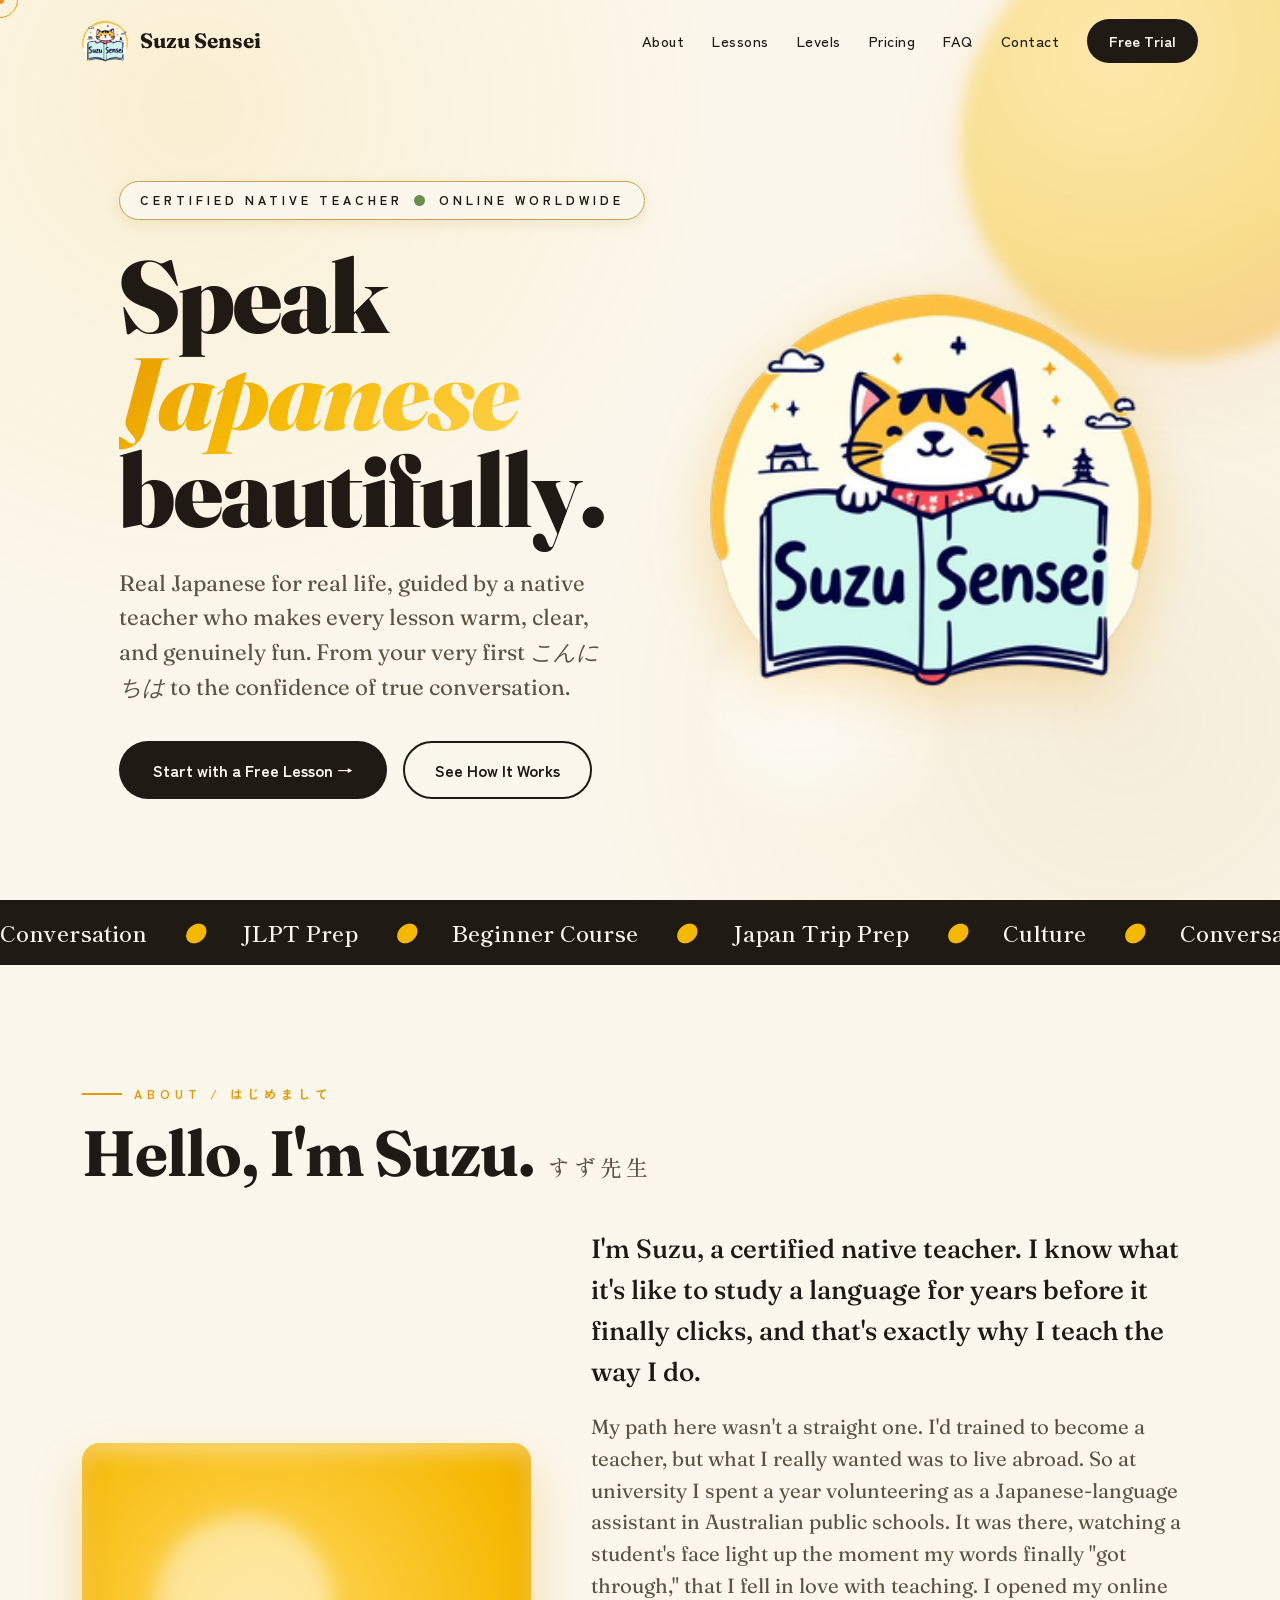
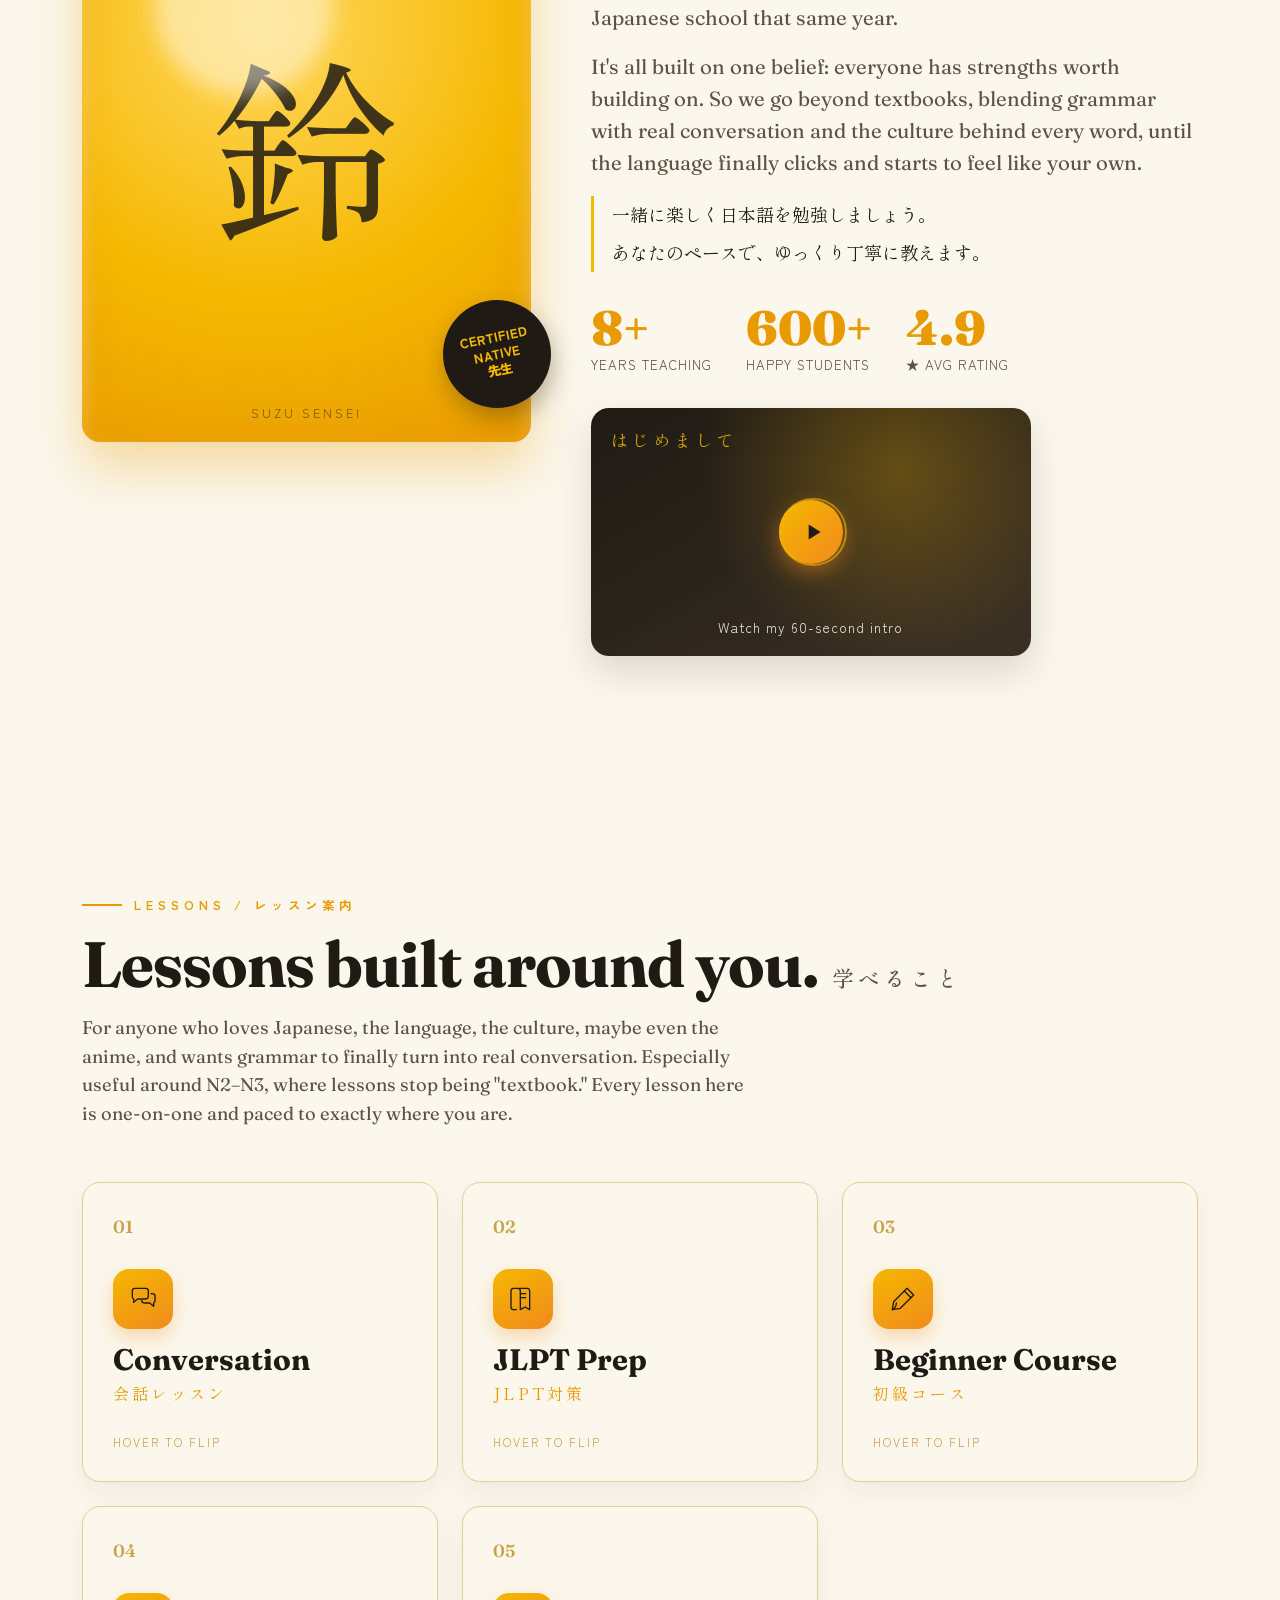
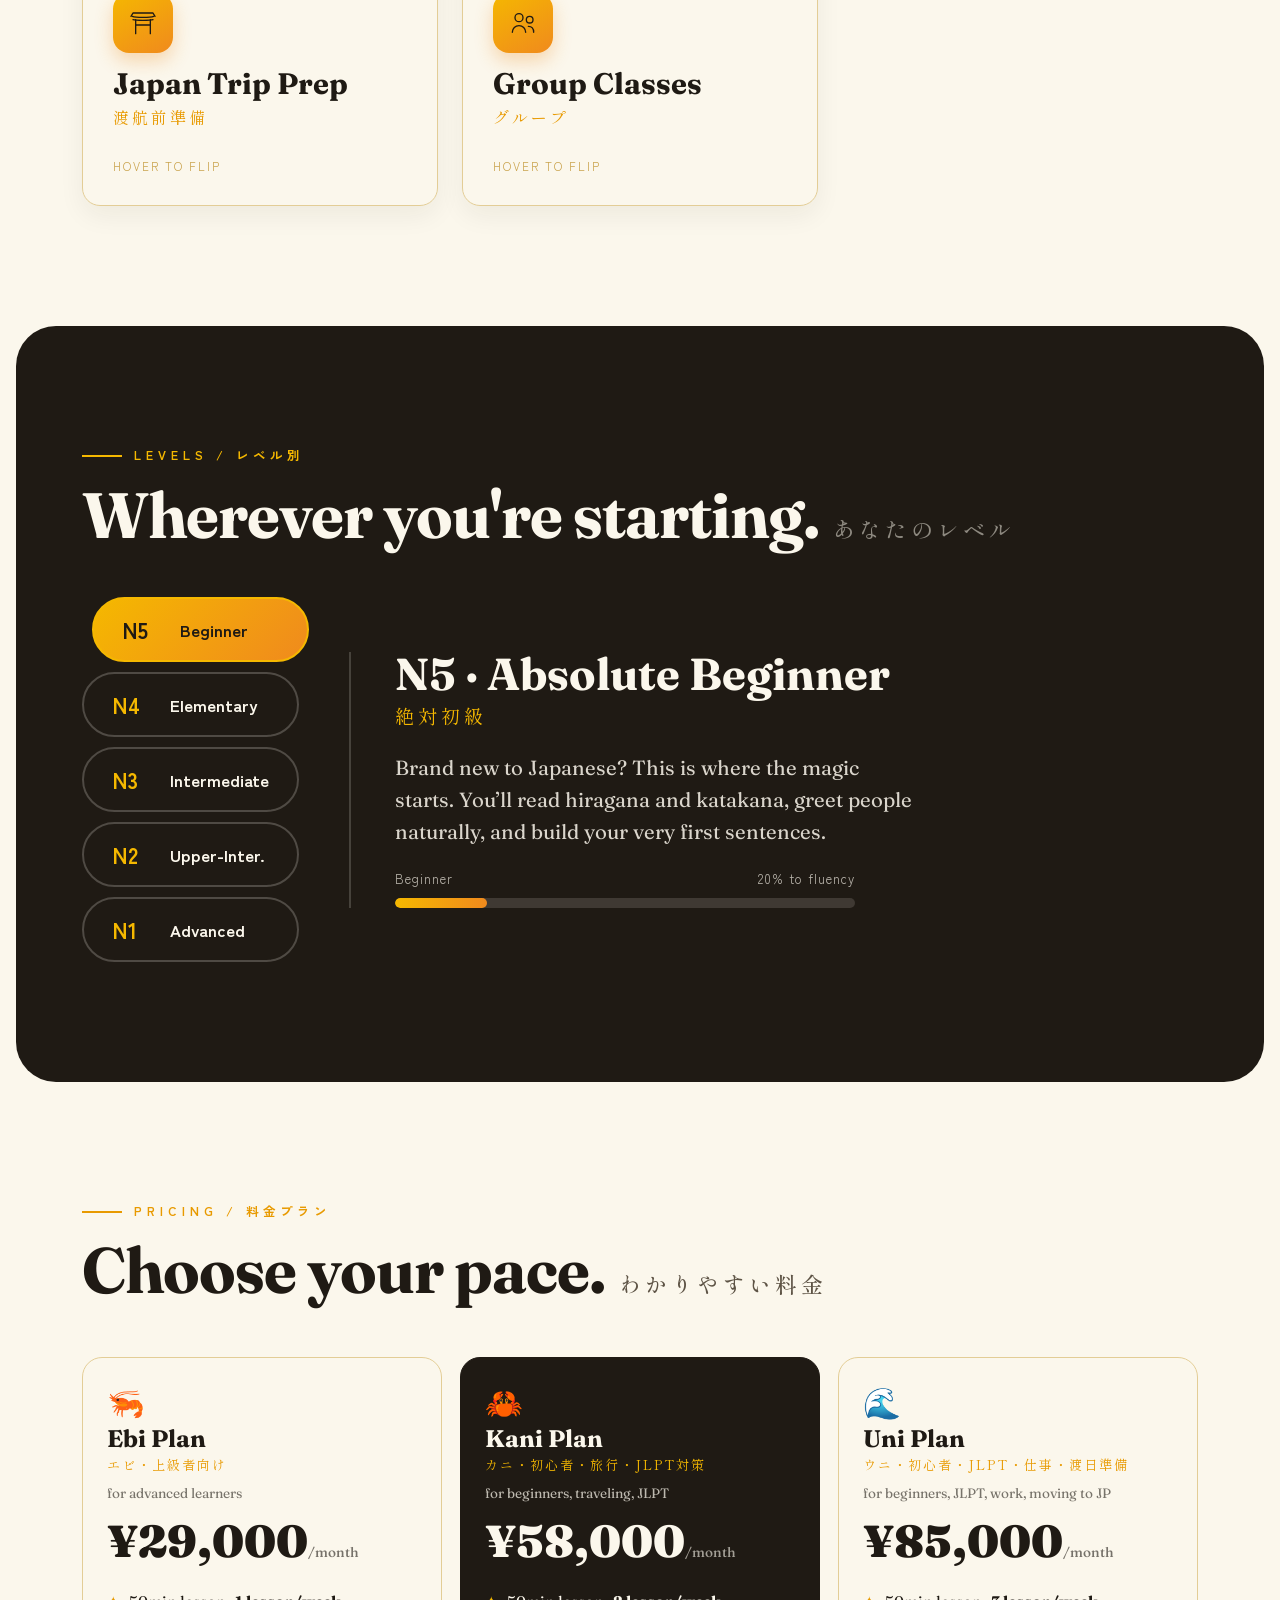
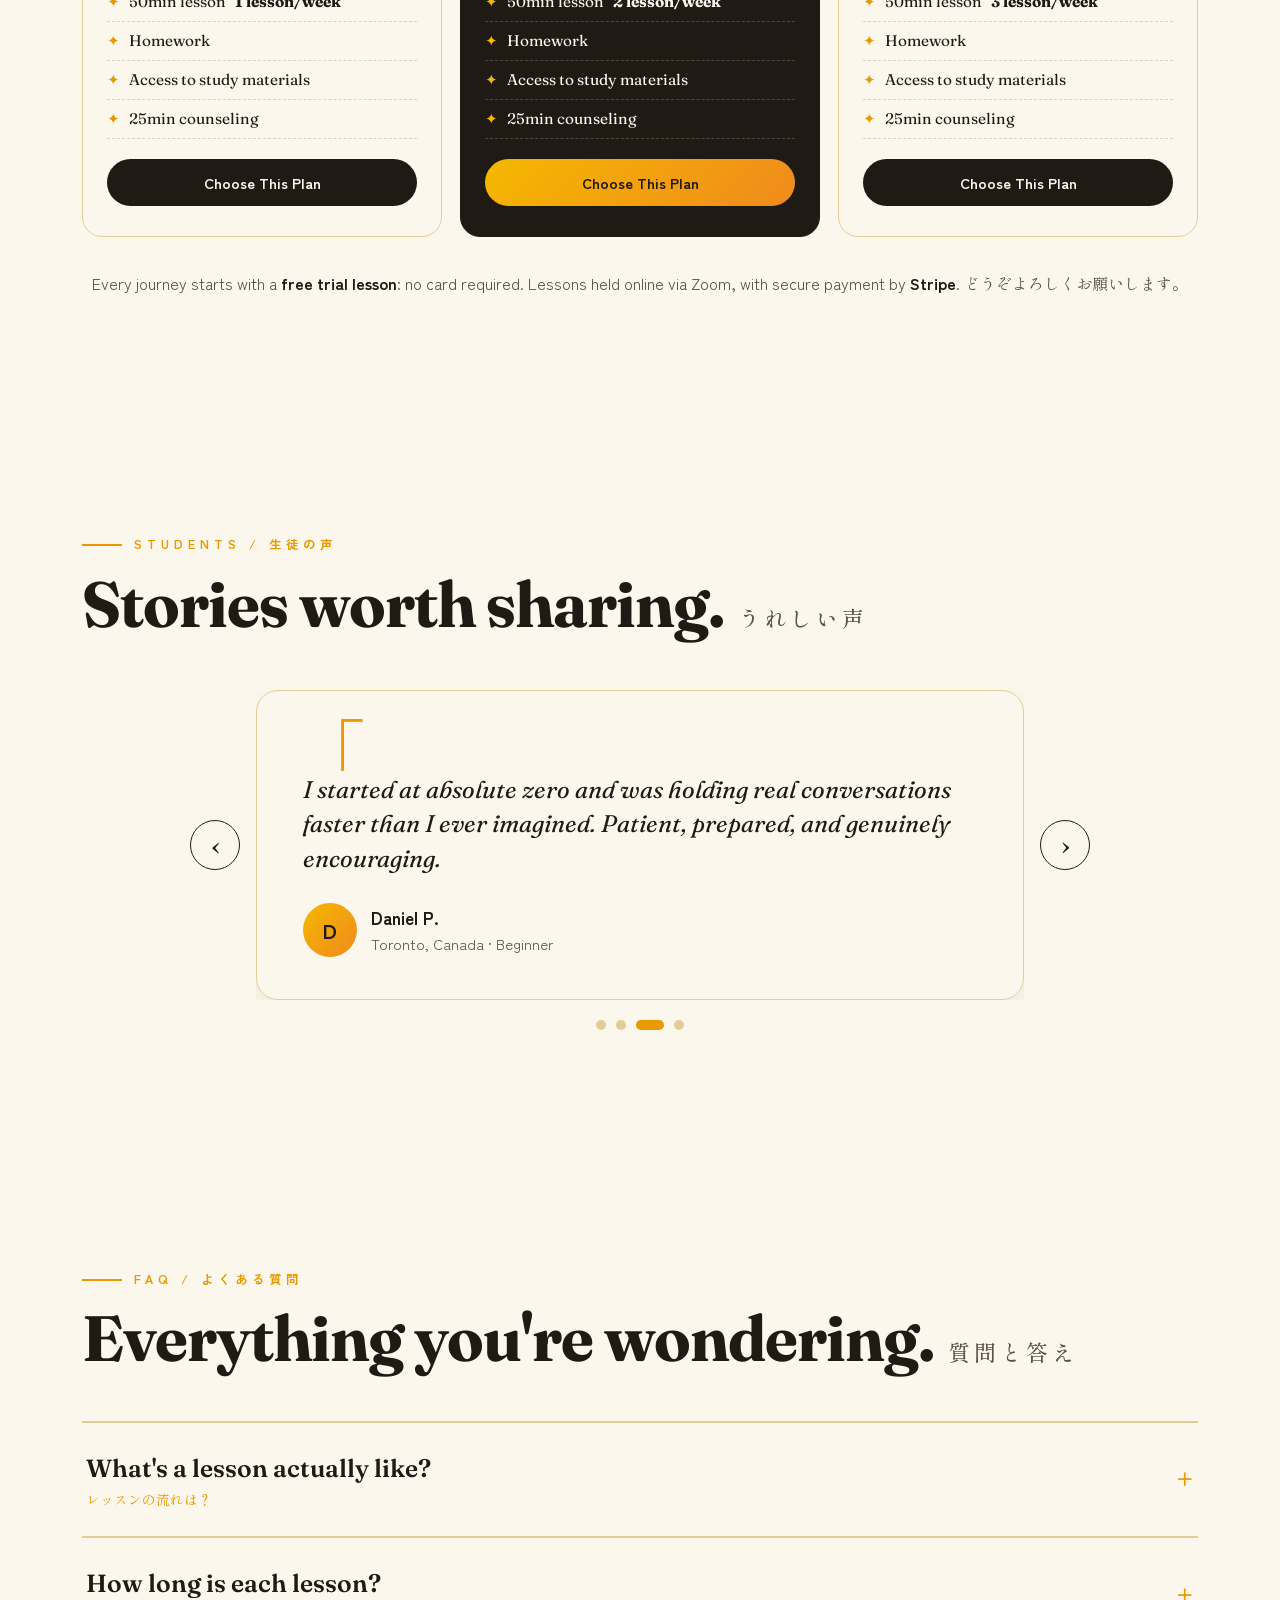
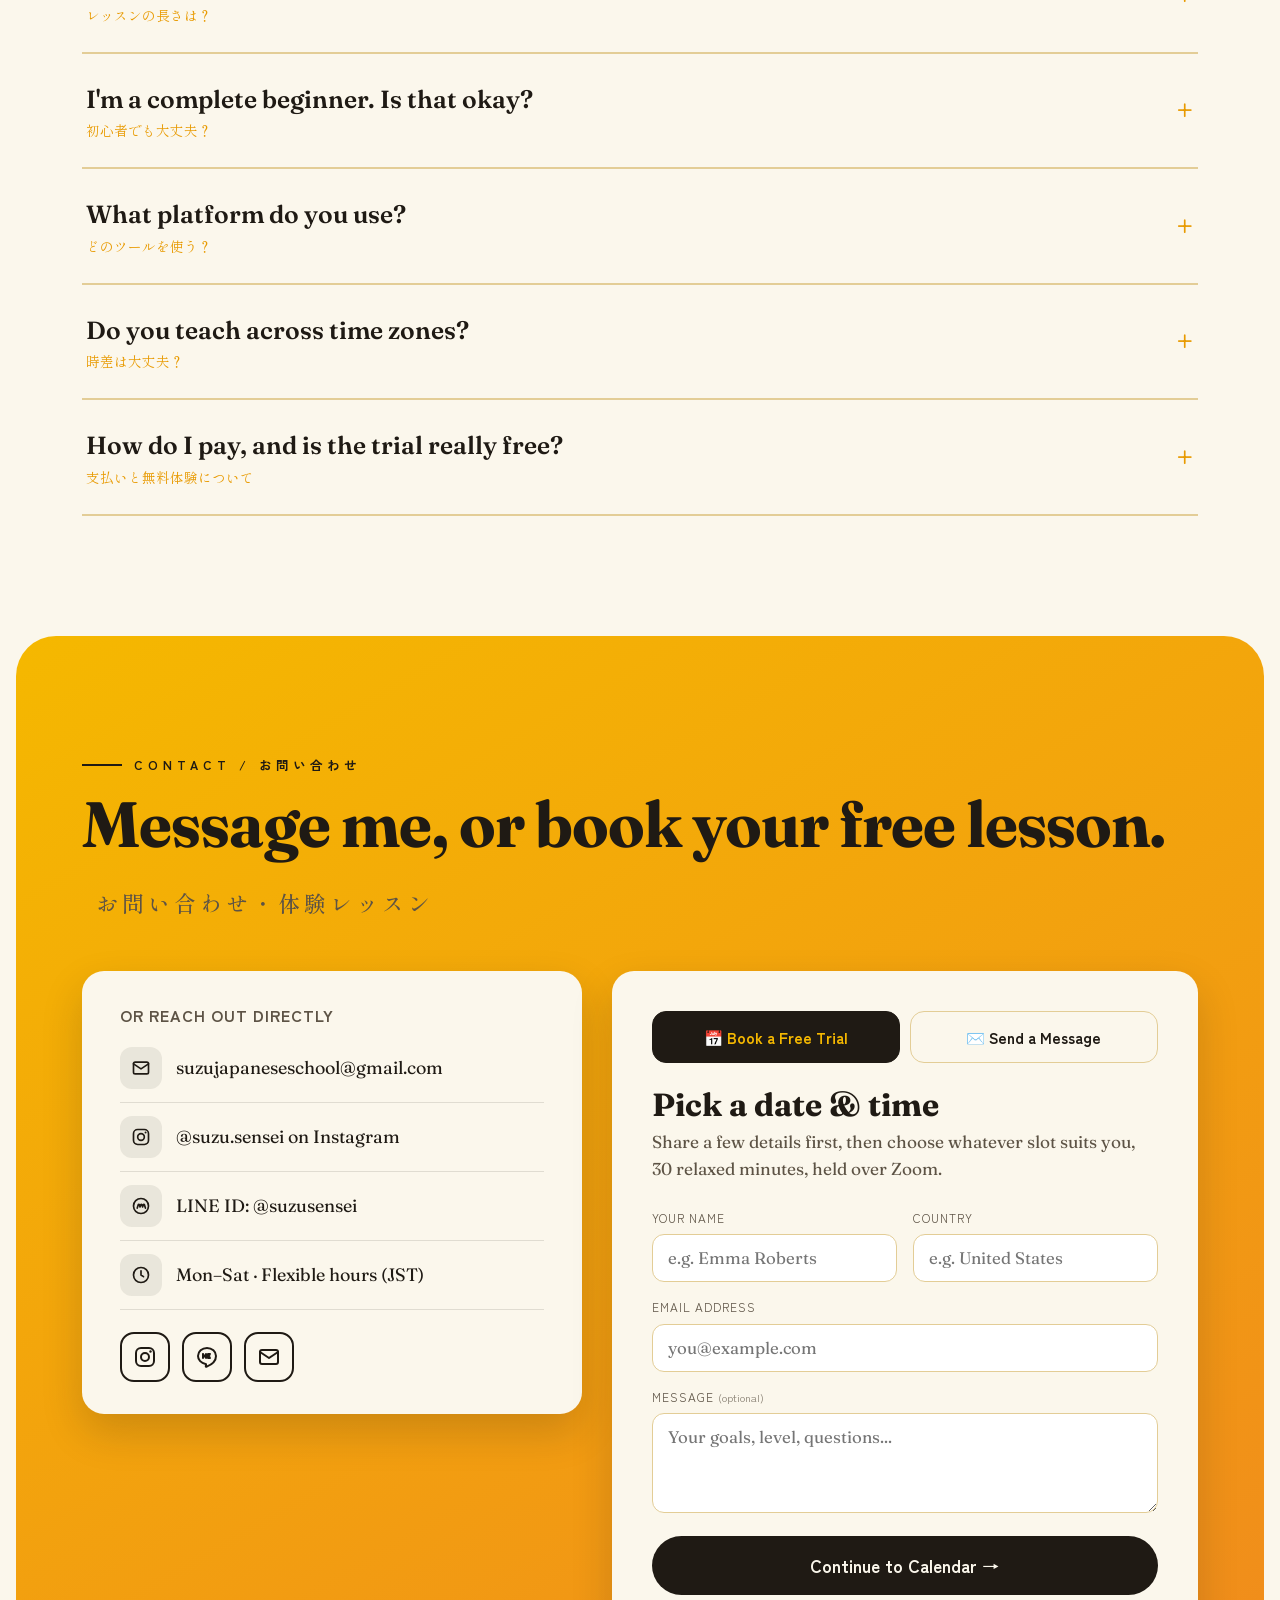
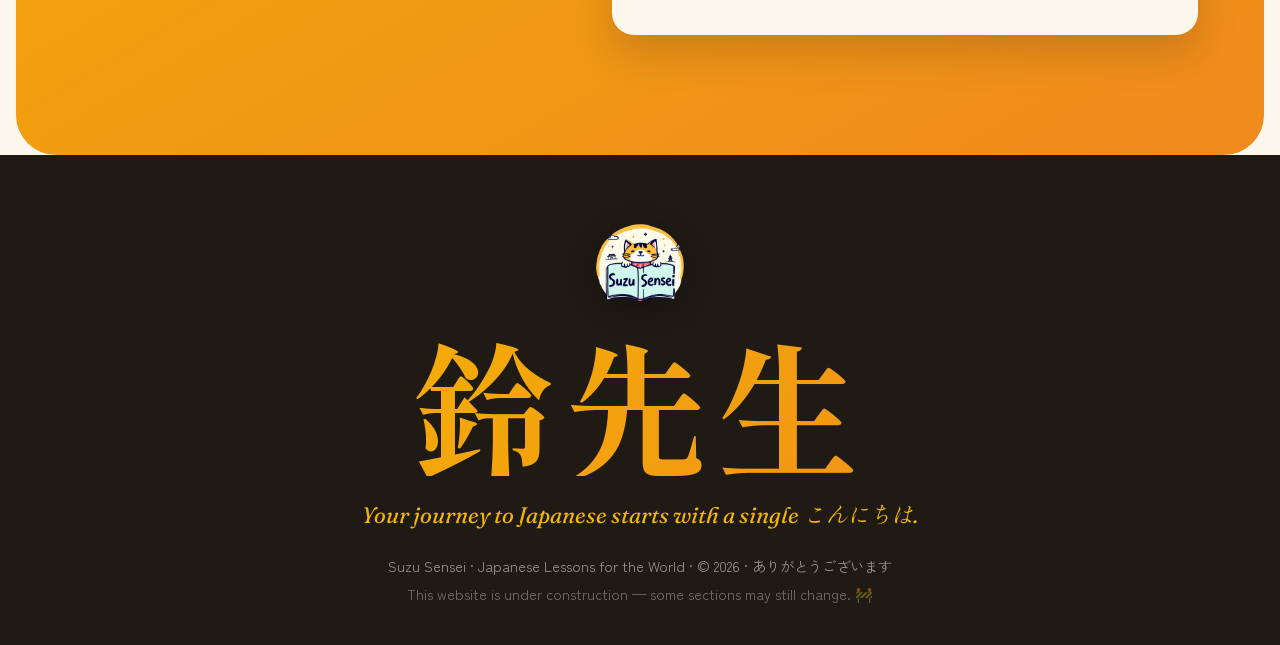
==== index.html @ c99ce486 "Add files via upload" ====
<!DOCTYPE html>
<html lang="en">
<head>
<meta charset="UTF-8">
<meta name="viewport" content="width=device-width, initial-scale=1.0">
<title>Suzu Sensei: Japanese, the way it's meant to be learned</title>
<meta name="description" content="Learn Japanese online with Suzu Sensei, a certified native teacher. Conversation, JLPT prep (N5–N1), beginner courses & Japan trip prep. Book a free trial lesson over Zoom.">
<meta name="keywords" content="learn Japanese, Japanese teacher, online Japanese lessons, JLPT prep, Japanese tutor, native Japanese teacher, Japanese for foreigners, Japan travel Japanese">
<link rel="canonical" href="https://suzusensei.com/">
<meta property="og:type" content="website">
<meta property="og:title" content="Suzu Sensei: Japanese, the way it's meant to be learned">
<meta property="og:description" content="Friendly, structured Japanese lessons for foreigners. Book a free trial lesson today.">
<meta property="og:url" content="https://suzusensei.com/">
<meta property="og:image" content="https://suzusensei.com/preview.jpg">
<meta name="twitter:card" content="summary_large_image">
<link rel="icon" href="[data-uri]">
<link rel="preconnect" href="https://fonts.googleapis.com">
<link rel="preconnect" href="https://fonts.gstatic.com" crossorigin>
<link href="https://fonts.googleapis.com/css2?family=Fraunces:ital,opsz,wght@0,9..144,400;0,9..144,500;0,9..144,600;0,9..144,700;0,9..144,900;1,9..144,500&family=Shippori+Mincho:wght@400;500;600;700;800&family=Zen+Kaku+Gothic+New:wght@400;500;700;900&display=swap" rel="stylesheet">
<script type="application/ld+json">
{
  "@context":"https://schema.org","@type":"EducationalOrganization","name":"Suzu Sensei",
  "description":"Online Japanese language lessons for foreigners by a certified native teacher.",
  "url":"https://suzusensei.com/","areaServed":"Worldwide",
  "sameAs":["https://instagram.com/suzu.sensei"],
  "aggregateRating":{"@type":"AggregateRating","ratingValue":"4.9","reviewCount":"600"}
}
</script>
<style>
:root{
  --cream:#fbf7ec;
  --cream-2:#f4ecd9;
  --mango:#f5b800;
  --mango-deep:#e89a00;
  --amber:#f08a1d;
  --gold:#c9a24b;
  --gold-soft:#e3cd96;
  --ink:#1f1a14;
  --ink-2:#5d5345;
  --herb:#6b8e4e;
  --white-choc:#f7efd9;
}
*{margin:0;padding:0;box-sizing:border-box;}
html{scroll-behavior:smooth;overflow-x:hidden;max-width:100%;}
body{
  background:var(--cream);color:var(--ink);
  font-family:'Fraunces',serif;line-height:1.55;overflow-x:hidden;cursor:none;
}
.jp{font-family:'Shippori Mincho',serif;}
.kaku{font-family:'Zen Kaku Gothic New',sans-serif;}
.vert{writing-mode:vertical-rl;text-orientation:upright;}
::selection{background:var(--mango);color:var(--ink);}
a{color:inherit;}
.wrap{max-width:1180px;margin:0 auto;padding:0 32px;}

/* soft gradient atmosphere */
body::before{
  content:"";position:fixed;inset:0;z-index:0;pointer-events:none;
  background:
    radial-gradient(circle at 15% 12%, rgba(245,184,0,.10), transparent 40%),
    radial-gradient(circle at 88% 80%, rgba(201,162,75,.10), transparent 42%);
}

/* CUSTOM CURSOR */
.cursor,.cursor-ring{position:fixed;top:0;left:0;z-index:10000;pointer-events:none;border-radius:50%;}
.cursor{width:8px;height:8px;background:var(--amber);transform:translate(-50%,-50%);}
.cursor-ring{width:36px;height:36px;border:1.5px solid var(--mango-deep);transform:translate(-50%,-50%);transition:width .25s,height .25s,background .25s;}
.cursor-ring.hover{width:58px;height:58px;background:rgba(245,184,0,.16);}
@media(hover:none){body{cursor:auto;} .cursor,.cursor-ring{display:none;}}

#progress{position:fixed;top:0;left:0;height:4px;background:linear-gradient(90deg,var(--mango),var(--amber));z-index:9999;width:0;}

/* NAV */
nav{position:fixed;top:0;left:0;right:0;z-index:9000;transition:background .4s,box-shadow .4s,backdrop-filter .4s;}
nav.solid{background:rgba(251,247,236,.85);backdrop-filter:blur(12px);box-shadow:0 2px 20px rgba(31,26,20,.06);}
.nav-inner{display:flex;justify-content:space-between;align-items:center;padding:18px 32px;max-width:1180px;margin:0 auto;}
.logo{display:flex;align-items:center;gap:12px;font-weight:700;font-size:1.3rem;text-decoration:none;}
.logo .nav-logo{width:46px;height:46px;display:inline-block;transition:transform .4s;}
.logo:hover .nav-logo{transform:rotate(-6deg) scale(1.08);}
.nav-right{display:flex;gap:28px;align-items:center;}
.nav-links{display:flex;gap:28px;align-items:center;}
.nav-links-kicker{display:none;}
.nav-links a{text-decoration:none;font-family:'Zen Kaku Gothic New',sans-serif;font-weight:500;font-size:.92rem;letter-spacing:.5px;position:relative;padding:4px 0;}
.nav-links a::after{content:"";position:absolute;left:0;bottom:0;width:0;height:2px;background:var(--mango-deep);transition:width .3s;}
.nav-links a:hover::after{width:100%;}
.nav-cta{background:var(--ink);color:var(--cream)!important;padding:11px 22px!important;border-radius:40px;font-weight:700!important;transition:background .3s,transform .3s;text-decoration:none;font-family:'Zen Kaku Gothic New',sans-serif;font-size:.92rem;}
.nav-cta:hover{background:var(--amber);color:var(--ink)!important;transform:translateY(-2px);}
.nav-burger{display:none;flex-direction:column;justify-content:center;align-items:center;gap:5px;width:40px;height:40px;background:transparent;border:none;cursor:pointer;padding:0;flex-shrink:0;}
.nav-burger span{display:block;width:22px;height:2.5px;background:var(--ink);border-radius:2px;transition:transform .3s ease,opacity .2s ease;}
.nav-burger[aria-expanded="true"] span:nth-child(1){transform:translateY(7.5px) rotate(45deg);}
.nav-burger[aria-expanded="true"] span:nth-child(2){opacity:0;}
.nav-burger[aria-expanded="true"] span:nth-child(3){transform:translateY(-7.5px) rotate(-45deg);}
.nav-backdrop{position:fixed;inset:0;background:rgba(31,26,20,.45);opacity:0;visibility:hidden;transition:opacity .35s ease;z-index:-1;}
.nav-backdrop.open{opacity:1;visibility:visible;}

/* HERO */
.hero{min-height:100vh;display:flex;align-items:center;position:relative;overflow:hidden;padding-top:80px;}
.hero-blob{position:absolute;border-radius:50%;filter:blur(8px);z-index:0;}
.blob1{width:440px;height:440px;background:radial-gradient(circle at 35% 30%, #ffd34d, var(--mango) 55%, var(--amber) 100%);top:-80px;right:-120px;opacity:.4;box-shadow:0 40px 90px rgba(240,138,29,.2);animation:float1 9s ease-in-out infinite;}
.blob2{width:230px;height:230px;background:radial-gradient(circle at 40% 35%, #fff, var(--white-choc));bottom:60px;right:340px;opacity:.85;animation:float2 7s ease-in-out infinite;}
.blob3{width:120px;height:120px;background:radial-gradient(circle,#7ea35c,var(--herb));top:42%;right:160px;opacity:.5;animation:float1 8s ease-in-out infinite reverse;}
@keyframes float1{0%,100%{transform:translateY(0) rotate(0);}50%{transform:translateY(-26px) rotate(6deg);}}
@keyframes float2{0%,100%{transform:translateY(0);}50%{transform:translateY(22px);}}
.hero-grid{position:relative;z-index:2;display:grid;grid-template-columns:1.05fr .95fr;gap:40px;width:100%;align-items:center;}
.tagline{display:inline-flex;align-items:center;gap:10px;font-family:'Zen Kaku Gothic New',sans-serif;font-weight:700;font-size:.78rem;letter-spacing:4px;text-transform:uppercase;color:var(--ink);background:var(--cream);border:1.5px solid var(--gold);border-radius:40px;padding:9px 20px;margin-bottom:28px;box-shadow:0 4px 14px rgba(201,162,75,.18);}
.tagline .d{color:var(--herb);}
.hero h1{font-size:clamp(3.2rem,8vw,7rem);line-height:.95;font-weight:900;letter-spacing:-2px;margin-bottom:8px;}
.hero h1 .glaze{background:linear-gradient(135deg,var(--mango-deep),var(--mango) 40%,#ffd24d);-webkit-background-clip:text;background-clip:text;color:transparent;font-style:italic;}
.hero .sub{font-size:1.4rem;max-width:500px;color:var(--ink-2);margin:26px 0 36px;}
.hero-cta{display:flex;gap:16px;flex-wrap:wrap;align-items:center;}
.btn{font-family:'Zen Kaku Gothic New',sans-serif;font-weight:700;font-size:1rem;text-decoration:none;border:none;cursor:none;display:inline-flex;align-items:center;gap:10px;transition:all .3s;}
.btn-fill{background:var(--ink);color:var(--cream);padding:17px 34px;border-radius:50px;}
.btn-fill:hover{background:linear-gradient(135deg,var(--mango-deep),var(--amber));color:var(--ink);transform:translateY(-3px);box-shadow:0 12px 28px rgba(240,138,29,.4);}
.btn:disabled{opacity:.6;cursor:wait;transform:none!important;box-shadow:none!important;}
.btn-line{padding:15px 30px;border:2px solid var(--ink);border-radius:50px;}
.btn-line:hover{background:var(--ink);color:var(--cream);}
.rating-mini{display:flex;align-items:center;gap:8px;font-family:'Zen Kaku Gothic New',sans-serif;font-size:.9rem;margin-top:26px;color:var(--ink-2);}
.rating-mini .st{color:var(--mango-deep);letter-spacing:2px;font-size:1.1rem;}
.rating-mini b{color:var(--ink);}

/* hero cake plate visual */
.hero-logo-wrap{position:relative;width:100%;max-width:460px;aspect-ratio:1;margin-left:auto;display:grid;place-items:center;}
.hero-logo-wrap::before{content:"";position:absolute;width:82%;height:82%;border-radius:50%;background:radial-gradient(circle at 40% 35%, rgba(255,216,96,.55), rgba(245,184,0,.18) 60%, transparent 72%);filter:blur(8px);animation:haloPulse 6s ease-in-out infinite;}
.hero-logo{position:relative;width:96%;height:96%;z-index:1;animation:logoFloat 6s ease-in-out infinite;filter:drop-shadow(0 18px 30px rgba(232,154,0,.28));}
.hero-logo{background-image:url('[data-uri]');}
@keyframes logoFloat{0%,100%{transform:translateY(0) rotate(0);}50%{transform:translateY(-16px) rotate(1.5deg);}}
@keyframes haloPulse{0%,100%{transform:scale(1);opacity:.9;}50%{transform:scale(1.06);opacity:1;}}
@keyframes wobble{0%,100%{transform:rotate(-6deg);}50%{transform:rotate(6deg);}}

/* MARQUEE */
.marquee{border-top:2px solid var(--ink);border-bottom:2px solid var(--ink);background:var(--ink);color:var(--cream);overflow:hidden;padding:13px 0;}
.marquee-track{display:flex;gap:36px;white-space:nowrap;width:max-content;animation:scroll 26s linear infinite;}
.marquee:hover .marquee-track{animation-play-state:paused;}
.marquee span{font-family:'Shippori Mincho',serif;font-size:1.4rem;font-weight:600;display:flex;align-items:center;gap:36px;}
.marquee .dot{color:var(--mango);}
@keyframes scroll{to{transform:translateX(-50%);}}

/* SECTIONS */
section{padding:120px 0;position:relative;z-index:1;}
.kicker{font-family:'Zen Kaku Gothic New',sans-serif;font-weight:700;font-size:.78rem;letter-spacing:5px;text-transform:uppercase;color:var(--mango-deep);display:flex;align-items:center;gap:12px;margin-bottom:16px;}
.kicker::before{content:"";width:40px;height:2px;background:var(--mango-deep);}
.sec-title{font-size:clamp(2.6rem,5vw,4.4rem);font-weight:700;line-height:1.02;letter-spacing:-1px;margin-bottom:8px;}
.sec-title .jp-small{font-family:'Shippori Mincho',serif;font-size:.34em;color:var(--ink-2);font-weight:500;letter-spacing:4px;margin-left:14px;}
.sec-intro{font-size:1.15rem;color:var(--ink-2);max-width:680px;margin-top:18px;}

/* ABOUT */
.about-flex{display:grid;grid-template-columns:.85fr 1.15fr;gap:60px;align-items:center;margin-top:44px;}
.portrait-frame{position:relative;aspect-ratio:3/4;}
.portrait-frame .box{position:absolute;inset:0;border-radius:18px;background:radial-gradient(circle at 40% 30%, #ffd860, var(--mango) 55%, var(--mango-deep));display:grid;place-items:center;overflow:hidden;box-shadow:0 26px 50px rgba(232,154,0,.32),inset 0 -14px 30px rgba(232,154,0,.45),inset 0 10px 20px rgba(255,255,255,.4);}
.portrait-frame .box .portrait-img{position:absolute;inset:0;width:100%;height:100%;object-fit:cover;z-index:2;}
.portrait-frame .box .big-jp{font-family:'Shippori Mincho',serif;font-size:12rem;color:rgba(31,26,20,.85);display:grid;place-items:center;}
.portrait-frame .box .photo-hint{position:absolute;bottom:18px;left:0;right:0;text-align:center;font-size:.78rem;letter-spacing:3px;text-transform:uppercase;color:rgba(31,26,20,.55);z-index:3;}
.portrait-frame .box::after{content:"";position:absolute;top:12%;left:16%;width:40%;height:30%;border-radius:50%;background:rgba(255,255,255,.45);filter:blur(10px);}
.portrait-frame .stamp{position:absolute;right:-20px;bottom:34px;width:108px;height:108px;border-radius:50%;background:var(--ink);color:var(--mango);display:grid;place-items:center;text-align:center;font-family:'Zen Kaku Gothic New',sans-serif;font-weight:900;font-size:.82rem;line-height:1.25;transform:rotate(-12deg);box-shadow:0 10px 22px rgba(31,26,20,.3);animation:wobble 5s ease-in-out infinite;}
.about-body .lead{font-size:1.65rem;color:var(--ink);font-weight:500;margin-bottom:18px;}
.about-body p{font-size:1.28rem;margin-bottom:18px;color:var(--ink-2);}
.about-body .jp-line{font-family:'Shippori Mincho',serif;color:var(--ink);font-size:1.12rem;line-height:2.1;border-left:3px solid var(--mango);padding-left:18px;}
.counters{display:flex;gap:34px;margin-top:32px;flex-wrap:wrap;}
.counter b{font-size:3rem;font-weight:900;color:var(--mango-deep);display:block;line-height:1;}
.counter span{font-family:'Zen Kaku Gothic New',sans-serif;font-size:.82rem;letter-spacing:1px;color:var(--ink-2);}
.intro-video{margin-top:32px;border-radius:18px;overflow:hidden;cursor:none;position:relative;aspect-ratio:16/9;max-width:440px;box-shadow:0 16px 36px rgba(31,26,20,.14);}
.iv-poster{position:absolute;inset:0;background:linear-gradient(150deg,var(--ink) 0%,#3a3026 100%);display:flex;flex-direction:column;align-items:center;justify-content:center;gap:16px;transition:transform .4s;}
.intro-video:hover .iv-poster{transform:scale(1.03);}
.iv-poster::before{content:"";position:absolute;inset:0;background:radial-gradient(circle at 70% 25%, rgba(245,184,0,.28), transparent 55%);}
.iv-jp{position:absolute;top:18px;left:20px;font-family:'Shippori Mincho',serif;color:rgba(245,184,0,.85);font-size:1.1rem;letter-spacing:3px;}
.iv-play{width:64px;height:64px;border-radius:50%;border:none;background:linear-gradient(135deg,var(--mango),var(--amber));color:var(--ink);display:grid;place-items:center;cursor:none;box-shadow:0 8px 22px rgba(240,138,29,.5);transition:transform .3s;z-index:1;padding-left:4px;}
.intro-video:hover .iv-play{transform:scale(1.1);}
.iv-play::after{content:"";position:absolute;width:64px;height:64px;border-radius:50%;border:2px solid rgba(245,184,0,.6);animation:pulse 2s ease-out infinite;}
@keyframes pulse{0%{transform:scale(1);opacity:.7;}100%{transform:scale(1.6);opacity:0;}}
.iv-label{position:absolute;bottom:18px;left:0;right:0;text-align:center;color:rgba(251,247,236,.9);font-size:.85rem;letter-spacing:1px;z-index:1;}
.intro-video iframe,.intro-video video{position:absolute;inset:0;width:100%;height:100%;border:none;}

/* SERVICES — flip cards */
.svc-grid{display:grid;grid-template-columns:repeat(3,1fr);gap:24px;margin-top:54px;}
.flip{perspective:1400px;height:300px;}
.flip-inner{position:relative;width:100%;height:100%;transition:transform .7s cubic-bezier(.4,.2,.2,1);transform-style:preserve-3d;}
.flip:hover .flip-inner{transform:rotateY(180deg);}
.flip-face{position:absolute;inset:0;backface-visibility:hidden;border-radius:18px;padding:30px;display:flex;flex-direction:column;}
.flip-front{background:var(--cream);border:1.5px solid var(--gold-soft);box-shadow:0 10px 26px rgba(31,26,20,.06);}
.flip-front .num{font-family:'Fraunces',serif;font-size:1.1rem;color:var(--gold);font-weight:600;}
.flip-front .ic{margin:auto 0 16px;width:60px;height:60px;border-radius:16px;background:linear-gradient(150deg,var(--mango),var(--amber));display:grid;place-items:center;color:var(--ink);box-shadow:0 8px 18px rgba(240,138,29,.3);}
.flip-front .ic svg{width:32px;height:32px;}
.flip-front h3{font-size:1.85rem;font-weight:700;line-height:1;}
.flip-front .jp-n{font-family:'Shippori Mincho',serif;color:var(--mango-deep);letter-spacing:3px;margin-top:6px;}
.flip-front .hint{margin-top:auto;font-family:'Zen Kaku Gothic New',sans-serif;font-size:.72rem;letter-spacing:2px;text-transform:uppercase;color:var(--gold);}
.flip-back{background:linear-gradient(150deg,var(--mango),var(--mango-deep));color:var(--ink);transform:rotateY(180deg);justify-content:center;box-shadow:0 14px 30px rgba(232,154,0,.32);}
.flip-back p{font-size:1.12rem;margin-bottom:18px;font-weight:500;}
.flip-back .price{font-family:'Zen Kaku Gothic New',sans-serif;font-weight:700;font-size:1.3rem;color:var(--ink);}
.flip-back .price small{font-size:.8rem;opacity:.7;}

/* JLPT INTERACTIVE */
.jlpt{background:var(--ink);color:var(--cream);border-radius:40px;margin:0 16px;}
.jlpt .kicker{color:var(--mango);} .jlpt .kicker::before{background:var(--mango);}
.jlpt .sec-title .jp-small{color:rgba(251,247,236,.5);}
.jlpt-tool{margin-top:50px;display:grid;grid-template-columns:auto 1fr;gap:50px;align-items:center;}
.level-pills{display:flex;flex-direction:column;gap:10px;}
.pill{font-family:'Zen Kaku Gothic New',sans-serif;font-weight:700;background:transparent;border:2px solid rgba(251,247,236,.22);color:var(--cream);padding:15px 28px;border-radius:50px;cursor:none;font-size:1.05rem;transition:all .3s;display:flex;align-items:center;gap:14px;text-align:left;}
.pill .lv{font-size:1.35rem;width:44px;color:var(--mango);}
.pill:hover{border-color:var(--cream);}
.pill.active{background:linear-gradient(135deg,var(--mango),var(--amber));border-color:var(--mango);color:var(--ink);transform:translateX(10px);}
.pill.active .lv{color:var(--ink);}
.level-detail{border-left:2px solid rgba(251,247,236,.18);padding-left:44px;min-height:230px;}
.level-detail h3{font-size:2.8rem;font-weight:700;line-height:1;margin-bottom:6px;}
.level-detail .jp-h{font-family:'Shippori Mincho',serif;color:var(--mango);letter-spacing:4px;font-size:1.2rem;margin-bottom:20px;}
.level-detail p{font-size:1.28rem;color:rgba(251,247,236,.85);margin-bottom:22px;max-width:520px;}
.level-detail .bar-wrap{max-width:460px;}
.level-detail .bar-label{display:flex;justify-content:space-between;font-family:'Zen Kaku Gothic New',sans-serif;font-size:.82rem;letter-spacing:1px;margin-bottom:8px;color:rgba(251,247,236,.7);}
.level-detail .bar{height:10px;background:rgba(251,247,236,.14);border-radius:10px;overflow:hidden;}
.level-detail .bar i{display:block;height:100%;background:linear-gradient(90deg,var(--mango),var(--amber));border-radius:10px;width:0;transition:width 1s cubic-bezier(.3,1,.3,1);}
.fade-swap{animation:fadeSwap .5s ease;}
@keyframes fadeSwap{from{opacity:0;transform:translateY(12px);}to{opacity:1;transform:none;}}

/* PRICING */
.price-grid{display:grid;grid-template-columns:repeat(3,1fr);gap:18px;margin-top:54px;}
.tier{border:1.5px solid var(--gold-soft);border-radius:20px;padding:30px 24px;display:flex;flex-direction:column;background:var(--cream);transition:transform .35s,box-shadow .35s;position:relative;}
.tier:hover{transform:translateY(-8px);box-shadow:0 20px 40px rgba(31,26,20,.12);}
.tier.hot{background:var(--ink);color:var(--cream);border-color:var(--ink);}
.tier.travel{border:2px solid var(--mango-deep);}
.flag{position:absolute;top:-13px;left:24px;font-family:'Zen Kaku Gothic New',sans-serif;font-weight:700;font-size:.68rem;letter-spacing:1.5px;text-transform:uppercase;padding:5px 14px;border-radius:30px;}
.flag.red{background:linear-gradient(135deg,var(--mango),var(--amber));color:var(--ink);} .flag.gold{background:var(--gold);color:var(--ink);}
.tier .ticon{font-size:1.9rem;line-height:1;margin-bottom:8px;display:block;}
.tier .tname{font-size:1.5rem;font-weight:700;line-height:1.05;}
.tier .tjp{font-family:'Shippori Mincho',serif;color:var(--mango-deep);font-size:.82rem;letter-spacing:2px;margin:4px 0 8px;}
.tier.hot .tjp{color:var(--mango);}
.tier .tsub{font-size:.85rem;color:rgba(31,26,20,.6);line-height:1.4;margin:0 0 16px;}
.tier.hot .tsub{color:rgba(251,247,236,.72);}
.tier .amt{font-size:2.8rem;font-weight:900;line-height:1;}
.tier .amt small{font-size:.85rem;font-weight:500;opacity:.6;}
.tier .alt-cur{font-size:.85rem;color:rgba(31,26,20,.55);margin-top:4px;}
.tier.hot .alt-cur{color:rgba(251,247,236,.65);}
.tier .save{font-family:'Zen Kaku Gothic New',sans-serif;font-size:.78rem;color:var(--mango-deep);margin-top:6px;min-height:16px;}
.tier.hot .save{color:var(--mango);}
.tier ul{list-style:none;margin:20px 0;flex-grow:1;}
.tier li{font-size:.96rem;padding:7px 0;border-bottom:1px dashed rgba(31,26,20,.16);display:flex;gap:9px;}
.tier.hot li{border-color:rgba(251,247,236,.2);}
.tier li::before{content:"✦";color:var(--mango-deep);}
.tier.hot li::before{color:var(--mango);}
.tier .btn{justify-content:center;font-size:.92rem;padding:13px;border-radius:40px;width:100%;margin-top:auto;}
.tier .pick{background:var(--ink);color:var(--cream);}
.tier.hot .pick{background:linear-gradient(135deg,var(--mango),var(--amber));color:var(--ink);}
.tier.travel .pick{background:linear-gradient(135deg,var(--mango),var(--amber));color:var(--ink);}
.tier:not(.hot):not(.travel) .pick:hover{background:var(--amber);color:var(--ink);}
.pp-btn{min-height:45px;}
.stripe-redirect{min-height:45px;display:flex;align-items:center;justify-content:center;gap:10px;font-family:'Zen Kaku Gothic New',sans-serif;font-size:.92rem;color:var(--ink-2);}
.stripe-redirect .spinner{width:16px;height:16px;border-radius:50%;border:2px solid rgba(31,26,20,.2);border-top-color:var(--ink);animation:spin .8s linear infinite;flex:none;}
@keyframes spin{to{transform:rotate(360deg);}}
.pay-note{text-align:center;margin-top:34px;font-family:'Zen Kaku Gothic New',sans-serif;font-size:1rem;color:var(--ink-2);}
.pay-note b{color:var(--ink);}

/* QUOTES — single auto-rotating carousel */
.q-stage{margin-top:54px;display:grid;grid-template-columns:auto 1fr auto;grid-template-rows:auto auto;gap:20px 16px;align-items:center;max-width:900px;margin-left:auto;margin-right:auto;}
.q-viewport{overflow:hidden;}
.q-single{display:grid;}
.q-slide{grid-area:1/1;opacity:0;transform:translateY(24px);transition:opacity .5s ease,transform .5s ease;pointer-events:none;
  border:1.5px solid var(--gold-soft);border-radius:22px;padding:42px 46px;background:var(--cream);box-shadow:0 16px 40px rgba(31,26,20,.07);}
.q-slide.active{opacity:1;transform:none;pointer-events:auto;}
.q-slide .mk{font-family:'Shippori Mincho',serif;font-size:4rem;color:var(--mango-deep);line-height:.4;}
.q-slide p{font-size:1.5rem;font-style:italic;line-height:1.45;margin:14px 0 26px;}
.q-slide .who{display:flex;align-items:center;gap:14px;font-family:'Zen Kaku Gothic New',sans-serif;}
.q-slide .av{width:54px;height:54px;border-radius:50%;background:linear-gradient(135deg,var(--mango),var(--amber));color:var(--ink);display:grid;place-items:center;font-weight:700;font-size:1.3rem;flex-shrink:0;}
.q-slide .who b{font-size:1.1rem;display:block;} .q-slide .who span{font-size:.92rem;color:var(--ink-2);}
.q-nav{width:50px;height:50px;border-radius:50%;border:1.5px solid var(--ink);background:transparent;color:var(--ink);font-size:1.8rem;line-height:1;cursor:none;display:grid;place-items:center;transition:all .3s;font-family:'Fraunces',serif;flex-shrink:0;}
.q-nav:hover{background:var(--ink);color:var(--mango);transform:scale(1.08);}
.q-dots{display:flex;gap:10px;justify-content:center;}
.q-dots button{width:10px;height:10px;border-radius:50%;border:none;background:var(--gold-soft);cursor:none;transition:all .3s;padding:0;}
.q-dots button.on{background:var(--mango-deep);width:28px;border-radius:6px;}
.q-controls{grid-column:2;grid-row:2;display:flex;align-items:center;justify-content:center;gap:18px;}
.q-nav.m-prev,.q-nav.m-next{display:none;}

/* FAQ */
.faq-wrap{margin-top:50px;border-top:2px solid var(--gold-soft);}
.faq{border-bottom:2px solid var(--gold-soft);}
.faq summary{list-style:none;cursor:none;padding:26px 4px;display:flex;justify-content:space-between;align-items:center;gap:20px;font-size:1.55rem;font-weight:600;transition:color .25s;}
.faq summary::-webkit-details-marker{display:none;}
.faq summary .qjp{font-family:'Shippori Mincho',serif;font-size:.85rem;color:var(--mango-deep);display:block;font-weight:400;margin-top:2px;}
.faq summary:hover{color:var(--mango-deep);}
.faq .pm{flex-shrink:0;font-size:2rem;transition:transform .35s;line-height:1;color:var(--mango-deep);}
.faq[open] .pm{transform:rotate(135deg);}
.faq .a{padding:0 4px 26px;font-size:1.18rem;color:var(--ink-2);max-width:760px;}

/* CONTACT */
.contact{background:linear-gradient(150deg,var(--mango) 0%,var(--amber) 100%);color:var(--ink);border-radius:40px;margin:0 16px;}
.contact .kicker{color:var(--ink);} .contact .kicker::before{background:var(--ink);}
.contact-layout{display:grid;grid-template-columns:.92fr 1.08fr;gap:30px;margin-top:50px;align-items:start;}
.contact-left{display:flex;flex-direction:column;gap:24px;}
.c-book{background:var(--cream);color:var(--ink);border-radius:22px;padding:38px;box-shadow:0 18px 40px rgba(31,26,20,.18);}
.c-book .big-jp{font-family:'Shippori Mincho',serif;font-size:2.2rem;color:var(--mango-deep);margin-bottom:8px;}
.c-book h3{font-size:2rem;font-weight:700;line-height:1;margin-bottom:12px;}
.c-book p{font-size:1.12rem;color:var(--ink-2);margin-bottom:24px;}
.c-book .btn-fill{width:100%;justify-content:center;font-size:1.1rem;}
.c-direct{background:var(--cream);color:var(--ink);border-radius:22px;padding:32px 38px;box-shadow:0 18px 40px rgba(31,26,20,.18);}
.c-direct h4{font-size:1rem;letter-spacing:1px;text-transform:uppercase;color:var(--ink-2);margin-bottom:6px;}
.c-row{display:flex;align-items:center;gap:14px;font-size:1.12rem;padding:13px 0;border-bottom:1px solid rgba(31,26,20,.12);text-decoration:none;color:var(--ink);transition:transform .25s,color .25s;}
.c-row:not(.static):hover{transform:translateX(8px);}
.c-row .ic{width:42px;height:42px;border-radius:12px;background:rgba(31,26,20,.08);display:grid;place-items:center;flex-shrink:0;transition:background .25s,color .25s;}
.c-row:not(.static):hover .ic{background:var(--ink);color:var(--mango);}
.c-social{display:flex;gap:12px;margin-top:22px;}
.c-social a{width:50px;height:50px;border-radius:14px;border:2px solid var(--ink);display:grid;place-items:center;text-decoration:none;color:var(--ink);transition:all .3s;cursor:none;}
.c-social a:hover{background:var(--ink);color:var(--mango);transform:translateY(-4px) rotate(-5deg);}

/* message form card (right column) */
.c-form-card{background:var(--cream);color:var(--ink);border-radius:22px;padding:40px;box-shadow:0 18px 40px rgba(31,26,20,.18);}
.c-form-card h3{font-size:2rem;font-weight:700;line-height:1;margin-bottom:8px;}
.c-form-card .form-intro{font-size:1.08rem;color:var(--ink-2);margin-bottom:26px;}
.c-form-card .trow{display:grid;grid-template-columns:1fr 1fr;gap:16px;}
.fld{margin-bottom:16px;}
.fld label{display:block;font-size:.74rem;letter-spacing:1px;text-transform:uppercase;color:var(--ink-2);margin-bottom:7px;}
.fld input,.fld select,.fld textarea{width:100%;padding:13px 15px;border:1.5px solid var(--gold-soft);border-radius:12px;background:#fff;font-family:'Fraunces',serif;font-size:1.05rem;color:var(--ink);transition:border-color .25s,box-shadow .25s;cursor:none;}
.fld input:focus,.fld select:focus,.fld textarea:focus{outline:none;border-color:var(--mango-deep);box-shadow:0 0 0 4px rgba(245,184,0,.16);}
.fld textarea{resize:vertical;min-height:100px;}
.c-form-card .btn-fill{width:100%;justify-content:center;font-size:1.08rem;}
.cf-turnstile{margin:4px 0 18px;width:100%;max-width:300px;overflow:hidden;}
.cf-turnstile iframe{max-width:100%;}
.t-feedback{margin-top:16px;padding:14px 18px;border-radius:12px;font-size:.98rem;display:none;}
.t-feedback.ok{display:block;background:#e8f3e0;color:#3f6b2a;border:1px solid #bcd9a6;}
.t-feedback.err{display:block;background:#fbe6dd;color:#9b3b22;border:1px solid #efc2ac;}

/* CONTACT — book / message switch */
.c-switch{display:flex;gap:10px;margin-bottom:26px;}
.c-switch-btn{flex:1;font-family:'Zen Kaku Gothic New',sans-serif;font-weight:700;font-size:.96rem;padding:14px 12px;border-radius:14px;border:1.5px solid var(--gold-soft);background:transparent;color:var(--ink);cursor:none;transition:all .3s;text-align:center;}
.c-switch-btn:hover{border-color:var(--mango-deep);}
.c-switch-btn.active{background:var(--ink);color:var(--mango);border-color:var(--ink);}

/* CONTACT — custom booker (Cal.com API) */
.fld label .opt{text-transform:none;letter-spacing:0;color:var(--ink-2);opacity:.7;font-size:.9em;}
.booker-edit{grid-column:1/-1;display:inline-block;width:fit-content;background:none;border:none;padding:0;margin-bottom:6px;font-family:'Zen Kaku Gothic New',sans-serif;font-weight:700;font-size:.85rem;color:var(--ink-2);cursor:none;text-decoration:underline;text-underline-offset:3px;}
.booker-edit:hover{color:var(--mango-deep);}
.booker{display:grid;grid-template-columns:1fr 1fr;gap:22px;}
.booker[hidden]{display:none;}
.booker-cal-head{display:flex;align-items:center;justify-content:space-between;margin-bottom:14px;}
.booker-month{font-weight:700;font-size:1rem;}
.booker-nav{width:34px;height:34px;border-radius:50%;border:1.5px solid var(--gold-soft);background:transparent;color:var(--ink);font-size:1.3rem;line-height:1;cursor:none;display:grid;place-items:center;transition:all .25s;font-family:'Fraunces',serif;}
.booker-nav:hover:not(:disabled){border-color:var(--mango-deep);background:var(--mango-deep);color:var(--cream);}
.booker-nav:disabled{opacity:.3;cursor:default;}
.booker-dow{display:grid;grid-template-columns:repeat(7,1fr);gap:4px;font-size:.72rem;letter-spacing:1px;color:var(--ink-2);text-align:center;margin-bottom:6px;}
.booker-grid{display:grid;grid-template-columns:repeat(7,1fr);gap:4px;transition:opacity .2s;}
.booker-grid.loading{opacity:.4;pointer-events:none;}
.booker-day{aspect-ratio:1;border-radius:10px;border:1.5px solid transparent;background:transparent;font-family:'Fraunces',serif;font-size:.92rem;color:var(--ink-2);cursor:default;display:grid;place-items:center;}
.booker-day.empty{visibility:hidden;}
.booker-day.available{color:var(--ink);border-color:var(--gold-soft);cursor:none;}
.booker-day.available:hover{border-color:var(--mango-deep);background:rgba(245,184,0,.12);}
.booker-day.selected{background:var(--ink);color:var(--mango);border-color:var(--ink);}
.booker-day.past{opacity:.25;}
.booker-hint{font-size:.92rem;color:var(--ink-2);}
.booker-hint.err-hint{color:#9b3b22;}
.booker-slots-label{font-weight:700;font-size:.85rem;letter-spacing:1px;text-transform:uppercase;color:var(--ink-2);margin-bottom:12px;}
.booker-slot-list{display:flex;flex-wrap:wrap;gap:10px;}
.slot-btn{font-family:'Zen Kaku Gothic New',sans-serif;font-weight:700;font-size:.9rem;padding:10px 16px;border-radius:10px;border:1.5px solid var(--gold-soft);background:transparent;color:var(--ink);cursor:none;transition:all .25s;}
.slot-btn:hover{border-color:var(--mango-deep);background:var(--mango-deep);color:var(--cream);}
.booker-confirm h4,.booker-done h4{font-size:1.4rem;font-weight:700;margin-bottom:10px;}
.booker-selected{font-size:1.05rem;color:var(--mango-deep);font-weight:700;margin-bottom:20px;}
.booker-confirm-actions{display:flex;gap:12px;margin-top:6px;}
.booker-confirm-actions .btn-line{flex:0 0 auto;padding:13px 22px;}
.booker-confirm-actions .btn-fill{flex:1;justify-content:center;}
.booker-done{text-align:center;padding:20px 0;}
.booker-done .big-jp{font-family:'Shippori Mincho',serif;font-size:1.6rem;color:var(--mango-deep);margin-bottom:6px;}
.booker-done p{color:var(--ink-2);font-size:1.05rem;margin-top:8px;}

/* PLAN MODAL (pricing → Stripe checkout) */
body.modal-open{overflow:hidden;}
.modal-overlay{position:fixed;inset:0;background:rgba(31,26,20,.55);display:flex;align-items:center;justify-content:center;padding:20px;z-index:200;}
.modal-overlay[hidden]{display:none;}
.modal-box{background:var(--cream);border-radius:22px;padding:40px;max-width:460px;width:100%;max-height:90vh;overflow-y:auto;position:relative;box-shadow:0 30px 60px rgba(0,0,0,.35);}
.modal-close{position:absolute;top:16px;right:16px;width:36px;height:36px;border-radius:50%;border:none;background:rgba(31,26,20,.08);color:var(--ink);font-size:1.4rem;line-height:1;cursor:none;display:grid;place-items:center;transition:all .25s;}
.modal-close:hover{background:var(--ink);color:var(--mango);}
.modal-box h3{font-size:1.6rem;font-weight:700;margin-bottom:8px;}
.modal-step .big-jp{font-family:'Shippori Mincho',serif;font-size:1.8rem;color:var(--mango-deep);margin-bottom:6px;}

/* FOOTER */
footer{background:var(--ink);color:var(--cream);padding:64px 0 40px;text-align:center;}
footer .footer-logo{width:88px;height:88px;display:inline-block;margin-bottom:18px;filter:drop-shadow(0 6px 14px rgba(0,0,0,.3));}
footer .big{font-family:'Shippori Mincho',serif;font-size:clamp(3rem,12vw,9rem);font-weight:800;line-height:1;letter-spacing:8px;background:linear-gradient(135deg,var(--mango),var(--amber));-webkit-background-clip:text;background-clip:text;color:transparent;}
footer .copy{font-family:'Zen Kaku Gothic New',sans-serif;font-size:.9rem;color:rgba(251,247,236,.55);margin-top:22px;}
footer .foot-tag{font-family:'Fraunces',serif;font-style:italic;font-size:1.4rem;color:var(--mango);margin-top:20px;}

/* reveal */
.rv{opacity:0;transform:translateY(40px);transition:opacity .8s cubic-bezier(.2,.7,.2,1),transform .8s cubic-bezier(.2,.7,.2,1);}
.rv.in{opacity:1;transform:none;}

@media(max-width:980px){
  .hero-grid{grid-template-columns:1fr;} .hero-logo-wrap{margin:20px auto 0;max-width:300px;} .blob2,.blob3{display:none;}
  .about-flex{grid-template-columns:1fr;gap:40px;}
  .svc-grid{grid-template-columns:1fr;}
  .jlpt-tool{grid-template-columns:1fr;gap:30px;} .level-pills{flex-direction:row;flex-wrap:wrap;} .level-detail{border-left:none;padding-left:0;border-top:2px solid rgba(251,247,236,.18);padding-top:30px;}
  .price-grid{grid-template-columns:1fr;}
  .contact-layout{grid-template-columns:1fr;}
  .booker{grid-template-columns:1fr;}
  .q-stage{grid-template-columns:1fr;grid-template-rows:auto auto;gap:22px;}
  .q-viewport{grid-column:1;grid-row:1;}
  .q-nav{display:none;}
  .q-stage .q-nav.m-prev,.q-stage .q-nav.m-next{display:grid;width:46px;height:46px;font-size:1.6rem;}
  .q-controls{grid-column:1;grid-row:2;display:flex;align-items:center;justify-content:center;gap:18px;}
  .q-dots{grid-column:auto;}
  .q-slide{padding:30px 26px;border-radius:18px;} .q-slide p{font-size:1.18rem;line-height:1.5;} .q-slide .mk{font-size:3rem;}
  .c-form-card .trow{grid-template-columns:1fr;} .c-form-card,.c-book,.c-direct{padding:28px;}
  .jlpt,.contact{margin:0 8px;border-radius:28px;}

  .nav-burger{display:flex;}
  .nav-backdrop{z-index:8998;}
  .nav-links{
    position:fixed;top:0;left:0;right:0;z-index:8999;
    flex-direction:column;align-items:stretch;gap:0;
    background:var(--cream);
    padding:96px 32px 32px;
    box-shadow:0 24px 48px rgba(31,26,20,.18);
    transform:translateY(-100%);opacity:0;visibility:hidden;
    transition:transform .45s cubic-bezier(.2,.7,.2,1),opacity .3s ease,visibility 0s .45s;
    max-height:100vh;overflow-y:auto;
    border-radius:0 0 32px 32px;
  }
  .nav-links.open{transform:translateY(0);opacity:1;visibility:visible;transition:transform .45s cubic-bezier(.2,.7,.2,1),opacity .3s ease;}
  .nav-links-kicker{display:block;font-size:.72rem;font-weight:700;letter-spacing:3px;text-transform:uppercase;color:var(--mango-deep);margin-bottom:18px;}
  .nav-links a{
    padding:17px 4px;font-size:1.2rem;border-bottom:1px solid rgba(31,26,20,.08);
    opacity:0;transform:translateX(-14px);transition:opacity .35s ease,transform .35s ease;
  }
  .nav-links.open a{opacity:1;transform:none;}
  .nav-links.open a:nth-child(2){transition-delay:.06s;}
  .nav-links.open a:nth-child(3){transition-delay:.11s;}
  .nav-links.open a:nth-child(4){transition-delay:.16s;}
  .nav-links.open a:nth-child(5){transition-delay:.21s;}
  .nav-links.open a:nth-child(6){transition-delay:.26s;}
  .nav-links.open a:nth-child(7){transition-delay:.31s;}
  .nav-links a:last-child{border-bottom:none;}
  .nav-links a::after{display:none;}
}
@media(max-width:520px){
  .wrap{padding:0 18px;}
  .nav-inner{padding:14px 18px;}
  .jlpt,.contact{margin:0;border-radius:22px;}
  .c-form-card,.c-book,.c-direct{padding:20px;border-radius:18px;}
  .modal-box{padding:24px;border-radius:18px;}
  .modal-overlay{padding:12px;}
}
@media(prefers-reduced-motion:reduce){
  *,*::before,*::after{animation-duration:.001ms!important;animation-iteration-count:1!important;transition-duration:.001ms!important;scroll-behavior:auto!important;}
  .rv{opacity:1!important;transform:none!important;}
}
.logo-img{background-image:url('[data-uri]');background-size:contain;background-repeat:no-repeat;background-position:center;}
</style>
<noscript><style>.rv{opacity:1!important;transform:none!important;}</style></noscript>
<!-- Cloudflare Turnstile -->
<script src="https://challenges.cloudflare.com/turnstile/v0/api.js?render=explicit" async defer></script>
</head>
<body>

<div class="cursor"></div>
<div class="cursor-ring"></div>
<div id="progress"></div>

<nav id="nav">
  <div class="nav-inner">
    <a href="#top" class="logo"><span class="logo-img nav-logo" role="img" aria-label="Suzu Sensei logo"></span> Suzu Sensei</a>
    <div class="nav-right">
      <div class="nav-links" id="navLinks">
        <span class="nav-links-kicker kaku">メニュー · Menu</span>
        <a href="#about">About</a>
        <a href="#services">Lessons</a>
        <a href="#jlpt">Levels</a>
        <a href="#pricing">Pricing</a>
        <a href="#faq">FAQ</a>
        <a href="#contact">Contact</a>
      </div>
      <a href="#contact" class="nav-cta">Free Trial</a>
      <button type="button" class="nav-burger" id="navBurger" aria-label="Open menu" aria-expanded="false" aria-controls="navLinks">
        <span></span><span></span><span></span>
      </button>
    </div>
  </div>
  <div class="nav-backdrop" id="navBackdrop"></div>
</nav>

<!-- HERO -->
<header id="top" class="hero">
  <div class="hero-blob blob1"></div>
  <div class="hero-blob blob2"></div>
  <div class="hero-blob blob3"></div>
  <div class="wrap">
    <div class="hero-grid">
      <div>
        <span class="tagline kaku">Certified Native Teacher <span class="d">●</span> Online Worldwide</span>
        <h1>Speak<br><span class="glaze">Japanese</span><br>beautifully.</h1>
        <p class="sub">Real Japanese for real life, guided by a native teacher who makes every lesson warm, clear, and genuinely fun. From your very first <em>こんにちは</em> to the confidence of true conversation.</p>
        <div class="hero-cta">
          <a href="#contact" class="btn btn-fill">Start with a Free Lesson →</a>
          <a href="#services" class="btn btn-line">See How It Works</a>
        </div>
      </div>
      <div class="hero-logo-wrap">
        <span class="logo-img hero-logo" role="img" aria-label="Suzu Sensei, cat reading a book logo"></span>
      </div>
    </div>
  </div>
</header>

<!-- MARQUEE -->
<div class="marquee">
  <div class="marquee-track">
    <span>Conversation <i class="dot">●</i> JLPT Prep <i class="dot">●</i> Beginner Course <i class="dot">●</i> Japan Trip Prep <i class="dot">●</i> Culture <i class="dot">●</i> </span>
    <span>Conversation <i class="dot">●</i> JLPT Prep <i class="dot">●</i> Beginner Course <i class="dot">●</i> Japan Trip Prep <i class="dot">●</i> Culture <i class="dot">●</i> </span>
  </div>
</div>

<!-- ABOUT -->
<section id="about">
  <div class="wrap">
    <div class="kicker kaku rv">About / はじめまして</div>
    <h2 class="sec-title rv">Hello, I'm Suzu.<span class="jp-small jp">すず先生</span></h2>
    <div class="about-flex">
      <div class="portrait-frame rv">
        <div class="box">
          <span class="big-jp jp">鈴</span>
          <img alt="Suzu Sensei, Japanese language teacher" class="portrait-img" data-src="suzu-portrait.jpg" style="display:none" onload="this.style.display='block';this.previousElementSibling.style.display='none';">
          <span class="photo-hint kaku">Suzu Sensei</span>
        </div>
        <div class="stamp">CERTIFIED<br>NATIVE<br>先生</div>
      </div>
      <div class="about-body rv">
        <p class="lead">I'm Suzu, a certified native teacher. I know what it's like to study a language for years before it finally clicks, and that's exactly why I teach the way I do.</p>
        <p>My path here wasn't a straight one. I'd trained to become a teacher, but what I really wanted was to live abroad. So at university I spent a year volunteering as a Japanese-language assistant in Australian public schools. It was there, watching a student's face light up the moment my words finally "got through," that I fell in love with teaching. I opened my online Japanese school that same year.</p>
        <p>It's all built on one belief: everyone has strengths worth building on. So we go beyond textbooks, blending grammar with real conversation and the culture behind every word, until the language finally clicks and starts to feel like your own.</p>
        <p class="jp-line jp">一緒に楽しく日本語を勉強しましょう。<br>あなたのペースで、ゆっくり丁寧に教えます。</p>
        <div class="counters">
          <div class="counter"><b data-count="8" data-suffix="+">0</b><span class="kaku">YEARS TEACHING</span></div>
          <div class="counter"><b data-count="600" data-suffix="+">0</b><span class="kaku">HAPPY STUDENTS</span></div>
          <div class="counter"><b data-count="4.9" data-decimals="1" data-from="4">0</b><span class="kaku">★ AVG RATING</span></div>
        </div>
        <div class="intro-video rv" id="introVideo" data-video="" role="button" tabindex="0" aria-label="Play Suzu Sensei introduction video">
          <div class="iv-poster">
            <span class="iv-jp jp">はじめまして</span>
            <button class="iv-play" aria-label="Play video">
              <svg viewBox="0 0 24 24" width="26" height="26" fill="currentColor"><path d="M8 5v14l11-7z"/></svg>
            </button>
            <div class="iv-label kaku">Watch my 60-second intro</div>
          </div>
        </div>
      </div>
    </div>
  </div>
</section>

<!-- SERVICES -->
<section id="services">
  <div class="wrap">
    <div class="kicker kaku rv">Lessons / レッスン案内</div>
    <h2 class="sec-title rv">Lessons built around you.<span class="jp-small jp">学べること</span></h2>
    <p class="sec-intro rv">For anyone who loves Japanese, the language, the culture, maybe even the anime, and wants grammar to finally turn into real conversation. Especially useful around N2–N3, where lessons stop being "textbook." Every lesson here is one-on-one and paced to exactly where you are.</p>
    <div class="svc-grid">
      <div class="flip rv"><div class="flip-inner">
        <div class="flip-face flip-front"><span class="num">01</span><span class="ic"><svg viewBox="0 0 48 48" fill="none" stroke="currentColor" stroke-width="2" stroke-linecap="round" stroke-linejoin="round"><path d="M8 12a4 4 0 0 1 4-4h16a4 4 0 0 1 4 4v8a4 4 0 0 1-4 4H16l-6 5v-5a4 4 0 0 1-2-3.5z"/><path d="M22 26a4 4 0 0 0 4 4h8l6 5v-5a4 4 0 0 0 2-3.5V20a4 4 0 0 0-4-4h-2"/></svg></span><h3>Conversation</h3><div class="jp-n jp">会話レッスン</div><span class="hint kaku">Hover to flip</span></div>
        <div class="flip-face flip-back"><p>Speak from day one. Real, everyday Japanese that turns hesitation into confidence, so you can actually talk, not just translate in your head.</p><div class="price">from ¥3,500 <small>/ hour</small></div></div>
      </div></div>
      <div class="flip rv"><div class="flip-inner">
        <div class="flip-face flip-front"><span class="num">02</span><span class="ic"><svg viewBox="0 0 48 48" fill="none" stroke="currentColor" stroke-width="2" stroke-linecap="round" stroke-linejoin="round"><path d="M10 8h20a4 4 0 0 1 4 4v28l-7-4-7 4V12a4 4 0 0 0-4-4z"/><path d="M10 8a4 4 0 0 0-4 4v24a4 4 0 0 0 4 4h4"/><path d="M20 16h8M20 22h8"/></svg></span><h3>JLPT Prep</h3><div class="jp-n jp">JLPT対策</div><span class="hint kaku">Hover to flip</span></div>
        <div class="flip-face flip-back"><p>Walk into the exam ready. A clear, proven plan for grammar, vocab, reading & listening, designed to get you that certificate, level by level.</p><div class="price">from ¥4,500 <small>/ hour</small></div></div>
      </div></div>
      <div class="flip rv"><div class="flip-inner">
        <div class="flip-face flip-front"><span class="num">03</span><span class="ic"><svg viewBox="0 0 48 48" fill="none" stroke="currentColor" stroke-width="2" stroke-linecap="round" stroke-linejoin="round"><path d="M30 8l10 10L20 38l-12 2 2-12z"/><path d="M26 12l10 10"/><path d="M8 40c4-2 6-6 6-10"/></svg></span><h3>Beginner Course</h3><div class="jp-n jp">初級コース</div><span class="hint kaku">Hover to flip</span></div>
        <div class="flip-face flip-back"><p>Never studied a word? Perfect. We start at zero: hiragana, katakana and your first real sentences, with zero pressure and lots of encouragement.</p><div class="price">from ¥3,200 <small>/ hour</small></div></div>
      </div></div>
      <div class="flip rv"><div class="flip-inner">
        <div class="flip-face flip-front"><span class="num">04</span><span class="ic"><svg viewBox="0 0 48 48" fill="none" stroke="currentColor" stroke-width="2" stroke-linecap="round" stroke-linejoin="round"><path d="M8 14c5 2 27 2 32 0"/><path d="M9 19c4 1.4 26 1.4 30 0"/><path d="M13 19v21M35 19v21"/><path d="M13 27h22"/><path d="M6 14l3-5h30l3 5"/></svg></span><h3>Japan Trip Prep</h3><div class="jp-n jp">渡航前準備</div><span class="hint kaku">Hover to flip</span></div>
        <div class="flip-face flip-back"><p>Travel like a local, not a tourist. The phrases, etiquette and confidence to order, ask, shop and connect, and make your trip unforgettable.</p><div class="price">from ¥3,200 <small>/ hour</small></div></div>
      </div></div>
      <div class="flip rv"><div class="flip-inner">
        <div class="flip-face flip-front"><span class="num">05</span><span class="ic"><svg viewBox="0 0 48 48" fill="none" stroke="currentColor" stroke-width="2" stroke-linecap="round" stroke-linejoin="round"><circle cx="18" cy="16" r="6"/><path d="M8 38c0-6 4.5-10 10-10s10 4 10 10"/><circle cx="34" cy="19" r="5"/><path d="M32 29c5 0 8 3.5 8 9"/></svg></span><h3>Group Classes</h3><div class="jp-n jp">グループ</div><span class="hint kaku">Hover to flip</span></div>
        <div class="flip-face flip-back"><p>Learn together, stay motivated. Small groups of 2–4 where practice feels social, progress feels shared, and the price feels great.</p><div class="price">from ¥2,200 <small>/ person</small></div></div>
      </div></div>
    </div>
  </div>
</section>

<!-- JLPT INTERACTIVE -->
<section id="jlpt" class="jlpt">
  <div class="wrap">
    <div class="kicker kaku rv">Levels / レベル別</div>
    <h2 class="sec-title rv">Wherever you're starting.<span class="jp-small jp">あなたのレベル</span></h2>
    <div class="jlpt-tool">
      <div class="level-pills rv">
        <button class="pill active" data-lv="0"><span class="lv kaku">N5</span> Beginner</button>
        <button class="pill" data-lv="1"><span class="lv kaku">N4</span> Elementary</button>
        <button class="pill" data-lv="2"><span class="lv kaku">N3</span> Intermediate</button>
        <button class="pill" data-lv="3"><span class="lv kaku">N2</span> Upper-Inter.</button>
        <button class="pill" data-lv="4"><span class="lv kaku">N1</span> Advanced</button>
      </div>
      <div class="level-detail rv" id="lv-detail"></div>
    </div>
  </div>
</section>

<!-- PRICING -->
<section id="pricing">
  <div class="wrap">
    <div class="kicker kaku rv">Pricing / 料金プラン</div>
    <h2 class="sec-title rv">Choose your pace.<span class="jp-small jp">わかりやすい料金</span></h2>
    <div class="price-grid">
      <div class="tier rv">
        <span class="ticon" aria-hidden="true">🦐</span>
        <div class="tname">Ebi Plan</div>
        <div class="tjp jp">エビ・上級者向け</div>
        <div class="tsub">for advanced learners</div>
        <div class="amt">¥29,000<small>/month</small></div>
        <ul><li>50min lesson<br><b>1 lesson/week</b></li><li>Homework</li><li>Access to study materials</li><li>25min counseling</li></ul>
        <button type="button" class="btn pick" data-plan="ebi">Choose This Plan</button>
      </div>
      <div class="tier hot rv">
        <span class="ticon" aria-hidden="true">🦀</span>
        <div class="tname">Kani Plan</div>
        <div class="tjp jp">カニ・初心者・旅行・JLPT対策</div>
        <div class="tsub">for beginners, traveling, JLPT</div>
        <div class="amt">¥58,000<small>/month</small></div>
        <ul><li>50min lesson<br><b>2 lesson/week</b></li><li>Homework</li><li>Access to study materials</li><li>25min counseling</li></ul>
        <button type="button" class="btn pick" data-plan="kani">Choose This Plan</button>
      </div>
      <div class="tier rv">
        <span class="ticon" aria-hidden="true">🌊</span>
        <div class="tname">Uni Plan</div>
        <div class="tjp jp">ウニ・初心者・JLPT・仕事・渡日準備</div>
        <div class="tsub">for beginners, JLPT, work, moving to JP</div>
        <div class="amt">¥85,000<small>/month</small></div>
        <ul><li>50min lesson<br><b>3 lesson/week</b></li><li>Homework</li><li>Access to study materials</li><li>25min counseling</li></ul>
        <button type="button" class="btn pick" data-plan="uni">Choose This Plan</button>
      </div>
    </div>
    <p class="pay-note kaku rv">Every journey starts with a <b>free trial lesson</b>: no card required. Lessons held online via Zoom, with secure payment by <b>Stripe</b>. <span class="jp">どうぞよろしくお願いします。</span></p>
  </div>
</section>

<!-- QUOTES -->
<section id="voices">
  <div class="wrap">
    <div class="kicker kaku rv">Students / 生徒の声</div>
    <h2 class="sec-title rv">Stories worth sharing.<span class="jp-small jp">うれしい声</span></h2>
    <div class="q-stage rv">
      <button class="q-nav prev" id="qPrev" aria-label="Previous testimonial">‹</button>
      <div class="q-viewport">
        <div class="q-single" id="qSingle"><!-- filled by JS --></div>
      </div>
      <button class="q-nav next" id="qNext" aria-label="Next testimonial">›</button>
      <div class="q-controls">
        <button class="q-nav m-prev" id="qPrevM" aria-label="Previous testimonial">‹</button>
        <div class="q-dots" id="qDots"></div>
        <button class="q-nav m-next" id="qNextM" aria-label="Next testimonial">›</button>
      </div>
    </div>
  </div>
</section>

<!-- FAQ -->
<section id="faq">
  <div class="wrap">
    <div class="kicker kaku rv">FAQ / よくある質問</div>
    <h2 class="sec-title rv">Everything you're wondering.<span class="jp-small jp">質問と答え</span></h2>
    <div class="faq-wrap rv">
      <details class="faq"><summary><span>What's a lesson actually like?<span class="qjp jp">レッスンの流れは？</span></span><span class="pm">+</span></summary><div class="a">Relaxed, friendly and focused on you. We mix conversation, clear explanations and gentle practice, then I send personalized notes and homework so every session moves you forward.</div></details>
      <details class="faq"><summary><span>How long is each lesson?<span class="qjp jp">レッスンの長さは？</span></span><span class="pm">+</span></summary><div class="a">Each private lesson is 50 minutes, the sweet spot for staying focused and absorbing a lot. Prefer to go deeper? 80-minute sessions are available on request.</div></details>
      <details class="faq"><summary><span>I'm a complete beginner. Is that okay?<span class="qjp jp">初心者でも大丈夫？</span></span><span class="pm">+</span></summary><div class="a">More than okay. It's my favorite place to start. Most of my students began at zero, with no hiragana and no experience. We take it step by step, and you'll surprise yourself.</div></details>
      <details class="faq"><summary><span>What platform do you use?<span class="qjp jp">どのツールを使う？</span></span><span class="pm">+</span></summary><div class="a">We meet online via Zoom. I share materials right on screen, and you'll get a recap with notes after every lesson.</div></details>
      <details class="faq"><summary><span>Do you teach across time zones?<span class="qjp jp">時差は大丈夫？</span></span><span class="pm">+</span></summary><div class="a">Absolutely. I teach students all over the world with flexible slots throughout the day (Japan time), so we'll easily find a time that works for you.</div></details>
      <details class="faq"><summary><span>How do I pay, and is the trial really free?<span class="qjp jp">支払いと無料体験について</span></span><span class="pm">+</span></summary><div class="a">Yes, your first trial lesson is genuinely free, with no card needed. After that, lessons and packs are paid securely in advance via Stripe (JPY). Simple and stress-free.</div></details>
    </div>
  </div>
</section>

<!-- CONTACT -->
<section id="contact" class="contact">
  <div class="wrap">
    <div class="kicker kaku rv">Contact / お問い合わせ</div>
    <h2 class="sec-title rv">Message me, or book your free lesson.<span class="jp-small jp">お問い合わせ・体験レッスン</span></h2>
    <div class="contact-layout">
      <!-- LEFT: direct contact -->
      <div class="contact-left">
        <div class="c-direct rv">
          <h4 class="kaku">Or reach out directly</h4>
          <a class="c-row" href="mailto:suzujapaneseschool@gmail.com">
            <span class="ic"><svg viewBox="0 0 24 24" width="20" height="20" fill="none" stroke="currentColor" stroke-width="2" stroke-linecap="round" stroke-linejoin="round"><rect x="3" y="5" width="18" height="14" rx="2"/><path d="M3 7l9 6 9-6"/></svg></span>
            <span>suzujapaneseschool@gmail.com</span>
          </a>
          <a class="c-row" href="https://instagram.com/suzu.sensei" target="_blank" rel="noopener">
            <span class="ic"><svg viewBox="0 0 24 24" width="20" height="20" fill="none" stroke="currentColor" stroke-width="2" stroke-linecap="round" stroke-linejoin="round"><rect x="3" y="3" width="18" height="18" rx="5"/><circle cx="12" cy="12" r="4"/><circle cx="17.5" cy="6.5" r="1.2" fill="currentColor" stroke="none"/></svg></span>
            <span>@suzu.sensei on Instagram</span>
          </a>
          <a class="c-row" href="https://line.me/ti/p/~@suzusensei" target="_blank" rel="noopener">
            <span class="ic"><svg viewBox="0 0 24 24" width="20" height="20" fill="none" stroke="currentColor" stroke-width="2" stroke-linecap="round" stroke-linejoin="round"><circle cx="12" cy="12" r="9"/><path d="M7.5 14.5l1.3-4.2a.6.6 0 0 1 1.15 0l.9 2.9 1-2.9a.6.6 0 0 1 1.1 0l1 2.9.9-2.9a.6.6 0 0 1 1.15 0l1.3 4.2"/></svg></span>
            <span>LINE ID: @suzusensei</span>
          </a>
          <div class="c-row static">
            <span class="ic"><svg viewBox="0 0 24 24" width="20" height="20" fill="none" stroke="currentColor" stroke-width="2" stroke-linecap="round" stroke-linejoin="round"><circle cx="12" cy="12" r="9"/><path d="M12 7v5l3 2"/></svg></span>
            <span>Mon–Sat · Flexible hours (JST)</span>
          </div>
          <div class="c-social">
            <a href="https://instagram.com/suzu.sensei" target="_blank" rel="noopener" aria-label="Instagram" title="Instagram">
              <svg viewBox="0 0 24 24" width="24" height="24" fill="none" stroke="currentColor" stroke-width="2" stroke-linecap="round" stroke-linejoin="round"><rect x="3" y="3" width="18" height="18" rx="5"/><circle cx="12" cy="12" r="4"/><circle cx="17.5" cy="6.5" r="1.2" fill="currentColor" stroke="none"/></svg>
            </a>
            <a href="https://line.me/ti/p/~@suzusensei" target="_blank" rel="noopener" aria-label="LINE" title="LINE">
              <svg viewBox="0 0 24 24" width="24" height="24" fill="none" stroke="currentColor" stroke-width="2" stroke-linecap="round" stroke-linejoin="round"><path d="M21 11c0-4.4-4-8-9-8s-9 3.6-9 8c0 3.9 3.2 7.2 7.5 7.9.7.1.6.5.5 1l-.2 1.2c-.1.5.3.9.9.6C16 19.9 21 16 21 11z"/><path d="M8 9v4M8 9l3 4V9M15 9h-2v4h2M13 11h1.5"/></svg>
            </a>
            <a href="mailto:suzujapaneseschool@gmail.com" aria-label="Email" title="Email">
              <svg viewBox="0 0 24 24" width="24" height="24" fill="none" stroke="currentColor" stroke-width="2" stroke-linecap="round" stroke-linejoin="round"><rect x="3" y="5" width="18" height="14" rx="2"/><path d="M3 7l9 6 9-6"/></svg>
            </a>
          </div>
        </div>
      </div>
      <!-- RIGHT: choose message vs booking -->
      <div class="c-form-card rv">
        <div class="c-switch" role="tablist">
          <button type="button" class="c-switch-btn active" id="tab-book" data-panel="panel-book" role="tab" aria-selected="true">📅 Book a Free Trial</button>
          <button type="button" class="c-switch-btn" id="tab-msg" data-panel="panel-msg" role="tab" aria-selected="false">✉️ Send a Message</button>
        </div>

        <div class="c-panel" id="panel-book" role="tabpanel">
          <h3>Pick a date &amp; time</h3>
          <p class="form-intro">Share a few details first, then choose whatever slot suits you, 30 relaxed minutes, held over Zoom.</p>

          <div class="booker-info" id="bookerInfo">
            <div class="trow">
              <div class="fld"><label class="kaku" for="bk-name">Your name</label><input id="bk-name" type="text" placeholder="e.g. Emma Roberts"></div>
              <div class="fld"><label class="kaku" for="bk-country">Country</label><input id="bk-country" type="text" placeholder="e.g. United States"></div>
            </div>
            <div class="fld"><label class="kaku" for="bk-email">Email address</label><input id="bk-email" type="email" placeholder="you@example.com"></div>
            <div class="fld"><label class="kaku" for="bk-msg">Message <span class="opt">(optional)</span></label><textarea id="bk-msg" placeholder="Your goals, level, questions..."></textarea></div>
            <button type="button" class="btn btn-fill" id="bkContinue">Continue to Calendar →</button>
            <div class="t-feedback kaku" id="bk-info-feedback"></div>
          </div>

          <div class="booker" id="booker" hidden>
            <button type="button" class="booker-edit kaku" id="bkEditInfo">← Edit your details</button>
            <div class="booker-cal">
              <div class="booker-cal-head">
                <button type="button" class="booker-nav" id="bkPrevMonth" aria-label="Previous month">‹</button>
                <span class="booker-month kaku" id="bkMonthLabel"></span>
                <button type="button" class="booker-nav" id="bkNextMonth" aria-label="Next month">›</button>
              </div>
              <div class="booker-dow kaku">
                <span>Su</span><span>Mo</span><span>Tu</span><span>We</span><span>Th</span><span>Fr</span><span>Sa</span>
              </div>
              <div class="booker-grid" id="bkGrid"></div>
            </div>
            <div class="booker-slots" id="bkSlots">
              <p class="booker-hint kaku" id="bkHint">Select a highlighted day to see available times.</p>
            </div>
          </div>

          <div class="booker-confirm" id="bkConfirm" hidden>
            <h4>Confirm your free trial</h4>
            <p class="booker-selected kaku" id="bkSelected"></p>
            <div class="cf-turnstile" id="bk-turnstile" data-sitekey="0x4AAAAAAEbuBsYGlWRLSLK3"></div>
            <div class="booker-confirm-actions">
              <button type="button" class="btn btn-line" id="bkBack">← Back</button>
              <button type="button" class="btn btn-fill" id="bkSubmit">Confirm Booking →</button>
            </div>
            <div class="t-feedback kaku" id="bk-feedback"></div>
          </div>

          <div class="booker-done" id="bkDone" hidden>
            <div class="big-jp jp">予約完了</div>
            <h4>You're booked!</h4>
            <p id="bkDoneMsg"></p>
          </div>
        </div>

        <div class="c-panel" id="panel-msg" role="tabpanel" hidden>
          <h3>Send a message</h3>
          <p class="form-intro">Have a question before you start, or not sure which lesson fits? Drop me a message. I read every one personally and reply within 24 hours.</p>
          <div class="trow">
            <div class="fld"><label class="kaku" for="t-name">Your name</label><input id="t-name" type="text" placeholder="e.g. Emma Roberts"></div>
            <div class="fld"><label class="kaku" for="t-email">Email address</label><input id="t-email" type="email" placeholder="you@example.com"></div>
          </div>
          <div class="trow">
            <div class="fld"><label class="kaku" for="t-level">Current level</label>
              <select id="t-level"><option>Complete Beginner (N5)</option><option>Elementary (N4)</option><option>Intermediate (N3)</option><option>Upper-Intermediate (N2)</option><option>Advanced (N1)</option><option>Not sure yet</option></select>
            </div>
            <div class="fld"><label class="kaku" for="t-goal">Interested in</label>
              <select id="t-goal"><option>Conversation</option><option>JLPT Prep</option><option>Beginner Course</option><option>Japan Trip Prep</option><option>Group Classes</option></select>
            </div>
          </div>
          <div class="fld"><label class="kaku" for="t-msg">Message</label><textarea id="t-msg" placeholder="Tell me a little about your goals and availability..."></textarea></div>
          <div class="cf-turnstile" id="t-turnstile" data-sitekey="0x4AAAAAAEbuBsYGlWRLSLK3"></div>
          <button type="button" class="btn btn-fill" id="t-send">Send Message →</button>
          <div class="t-feedback kaku" id="t-feedback"></div>
        </div>
      </div>
    </div>
  </div>
</section>

<!-- PLAN CHECKOUT MODAL -->
<div class="modal-overlay" id="planModal" hidden>
  <div class="modal-box" role="dialog" aria-modal="true" aria-labelledby="planModalTitle">
    <button type="button" class="modal-close" id="planModalClose" aria-label="Close">×</button>

    <div class="modal-step" id="planStepInfo">
      <h3 id="planModalTitle">Almost there</h3>
      <p class="form-intro" id="planInfoLabel"></p>
      <div class="fld"><label class="kaku" for="pm-name">Your name</label><input id="pm-name" type="text" placeholder="e.g. Emma Roberts"></div>
      <div class="fld"><label class="kaku" for="pm-email">Email address</label><input id="pm-email" type="email" placeholder="you@example.com"></div>
      <div class="fld"><label class="kaku" for="pm-msg">Message <span class="opt">(optional)</span></label><textarea id="pm-msg" placeholder="Anything I should know before we start?"></textarea></div>
      <div class="cf-turnstile" id="pm-turnstile" data-sitekey="0x4AAAAAAEbuBsYGlWRLSLK3"></div>
      <button type="button" class="btn btn-fill" id="planNext">Next →</button>
      <div class="t-feedback kaku" id="pm-info-feedback"></div>
    </div>

    <div class="modal-step" id="planStepPay" hidden>
      <h3>Complete your payment</h3>
      <p class="form-intro" id="planPayLabel"></p>
      <div class="stripe-redirect" id="planStripeRedirect"><span class="spinner" aria-hidden="true"></span> Redirecting you to secure Stripe checkout…</div>
      <div class="t-feedback kaku" id="pm-pay-feedback"></div>
    </div>

    <div class="modal-step" id="planStepDone" hidden>
      <div class="big-jp jp">ありがとう</div>
      <h3>Thank you!</h3>
      <p id="planDoneMsg"></p>
    </div>
  </div>
</div>

<footer>
  <div class="wrap">
    <span class="logo-img footer-logo" role="img" aria-label="Suzu Sensei logo"></span>
    <div class="big jp">鈴先生</div>
    <div class="foot-tag">Your journey to Japanese starts with a single <span class="jp">こんにちは</span>.</div>
    <div class="copy kaku">Suzu Sensei · Japanese Lessons for the World · © 2026 · ありがとうございます</div>
    <div class="copy kaku" style="opacity:.7;margin-top:6px;">This website is under construction — some sections may still change. 🚧</div>
  </div>
</footer>

<script>
/* mark Japanese text for assistive tech (correct pronunciation) */
document.querySelectorAll('.jp,.vert').forEach(el=>el.setAttribute('lang','ja'));
/* hide decorative SVGs from screen readers */
document.querySelectorAll('svg').forEach(s=>{if(!s.hasAttribute('aria-label'))s.setAttribute('aria-hidden','true');});

/* custom cursor */
const cur=document.querySelector('.cursor'),ring=document.querySelector('.cursor-ring');
let rx=0,ry=0,cx=0,cy=0;
addEventListener('mousemove',e=>{cx=e.clientX;cy=e.clientY;cur.style.left=cx+'px';cur.style.top=cy+'px';});
(function loop(){rx+=(cx-rx)*.18;ry+=(cy-ry)*.18;ring.style.left=rx+'px';ring.style.top=ry+'px';requestAnimationFrame(loop);})();
document.querySelectorAll('a,button,summary,.flip,.tier,.q-nav,.c-row,.intro-video,input,select,textarea').forEach(el=>{
  el.addEventListener('mouseenter',()=>ring.classList.add('hover'));
  el.addEventListener('mouseleave',()=>ring.classList.remove('hover'));
});

/* progress + nav */
const prog=document.getElementById('progress'),navEl=document.getElementById('nav');
addEventListener('scroll',()=>{
  const h=document.documentElement;
  prog.style.width=(h.scrollTop/(h.scrollHeight-h.clientHeight)*100)+'%';
  navEl.classList.toggle('solid',h.scrollTop>40);
});

/* mobile hamburger menu */
const navBurger=document.getElementById('navBurger'),navLinksEl=document.getElementById('navLinks'),navBackdrop=document.getElementById('navBackdrop');
function openMobileNav(){
  navLinksEl.classList.add('open');
  navBackdrop.classList.add('open');
  navBurger.setAttribute('aria-expanded','true');
  document.body.classList.add('modal-open');
}
function closeMobileNav(){
  navLinksEl.classList.remove('open');
  navBackdrop.classList.remove('open');
  navBurger.setAttribute('aria-expanded','false');
  document.body.classList.remove('modal-open');
}
navBurger.addEventListener('click',()=>{
  navLinksEl.classList.contains('open') ? closeMobileNav() : openMobileNav();
});
navBackdrop.addEventListener('click',closeMobileNav);
navLinksEl.querySelectorAll('a').forEach(a=>a.addEventListener('click',closeMobileNav));
document.addEventListener('keydown',(e)=>{ if(e.key==='Escape' && navLinksEl.classList.contains('open')) closeMobileNav(); });
addEventListener('resize',()=>{ if(innerWidth>980 && navLinksEl.classList.contains('open')) closeMobileNav(); });

/* reveal */
const io=new IntersectionObserver(es=>es.forEach(e=>{if(e.isIntersecting){e.target.classList.add('in');io.unobserve(e.target);}}),{threshold:.12});
document.querySelectorAll('.rv').forEach((el,i)=>{el.style.transitionDelay=(i%3*0.09)+'s';io.observe(el);});

/* counters */
const counted=new Set();
const cio=new IntersectionObserver(es=>es.forEach(e=>{if(e.isIntersecting&&!counted.has(e.target)){counted.add(e.target);animateCount(e.target);}}),{threshold:.6});
document.querySelectorAll('[data-count]').forEach(el=>cio.observe(el));
function animateCount(el){
  const target=parseFloat(el.dataset.count),dec=parseInt(el.dataset.decimals||0),suf=el.dataset.suffix||'',from=parseFloat(el.dataset.from||0);
  let start=null;
  function step(t){if(!start)start=t;const p=Math.min((t-start)/1400,1);
    const val=from+(target-from)*(1-Math.pow(1-p,3));
    el.textContent=val.toFixed(dec)+suf;
    if(p<1)requestAnimationFrame(step);else el.textContent=target.toFixed(dec)+suf;}
  requestAnimationFrame(step);
}

/* JLPT tool */
const levels=[
  {n:'N5',t:'絶対初級',title:'Absolute Beginner',d:'Brand new to Japanese? This is where the magic starts. You\u2019ll read hiragana and katakana, greet people naturally, and build your very first sentences.',pct:20},
  {n:'N4',t:'初級',title:'Elementary',d:'The language starts opening up. You\u2019ll hold everyday conversations, use essential grammar with ease, and recognize around 300 kanji.',pct:40},
  {n:'N3',t:'中級',title:'Intermediate',d:'The bridge to real fluency. You\u2019ll communicate comfortably day-to-day and express yourself across far more situations and topics.',pct:60},
  {n:'N2',t:'中上級',title:'Upper-Intermediate',d:'You start to feel truly capable. News, work, and nuanced, natural speech become things you handle with genuine confidence.',pct:80},
  {n:'N1',t:'上級',title:'Advanced',d:'The summit. Near-native fluency, complex texts and polished formal Japanese, the level that opens any door in Japan.',pct:100}
];
const detail=document.getElementById('lv-detail');
function renderLevel(i){
  const l=levels[i];
  detail.innerHTML=`<div class="fade-swap"><h3>${l.n} · ${l.title}</h3><div class="jp-h jp">${l.t}</div><p>${l.d}</p>
  <div class="bar-wrap"><div class="bar-label kaku"><span>Beginner</span><span>${l.pct}% to fluency</span></div><div class="bar"><i></i></div></div></div>`;
  requestAnimationFrame(()=>{const bar=detail.querySelector('.bar i');if(bar)bar.style.width=l.pct+'%';});
}
renderLevel(0);
document.querySelectorAll('.pill').forEach(p=>p.addEventListener('click',()=>{
  document.querySelectorAll('.pill').forEach(x=>x.classList.remove('active'));
  p.classList.add('active');renderLevel(+p.dataset.lv);
}));

/* testimonials — auto-rotating single carousel */
const quotes=[
  {q:"I'd given up on Japanese twice before. With Suzu, grammar finally clicked. I passed N4 in six months and now I actually look forward to speaking.",n:"Emma R.",loc:"London, UK · Beginner → N4",a:"E"},
  {q:"Every lesson feels like chatting with a friend who happens to be an amazing teacher. She brings the culture to life, and I never want it to end.",n:"Lucas M.",loc:"São Paulo, Brazil · Conversation",a:"L"},
  {q:"I started at absolute zero and was holding real conversations faster than I ever imagined. Patient, prepared, and genuinely encouraging.",n:"Daniel P.",loc:"Toronto, Canada · Beginner",a:"D"},
  {q:"I booked the Japan Trip Prep before my holiday and it changed everything. I ordered, asked directions, and connected with locals like never before.",n:"Sophie L.",loc:"Lyon, France · Travel Prep",a:"S"}
];
const qSingle=document.getElementById('qSingle'),qDots=document.getElementById('qDots');
qSingle.innerHTML=quotes.map((x,i)=>`<div class="q-slide${i===0?' active':''}"><div class="mk jp">「</div><p>${x.q}</p><div class="who"><div class="av">${x.a}</div><div><b>${x.n}</b><span>${x.loc}</span></div></div></div>`).join('');
qDots.innerHTML=quotes.map((_,i)=>`<button class="${i===0?'on':''}" data-i="${i}" aria-label="Testimonial ${i+1}"></button>`).join('');
const slides=[...qSingle.children],dots=[...qDots.children];
let qi=0,qTimer;
function goQuote(i){
  qi=(i+quotes.length)%quotes.length;
  slides.forEach((s,k)=>s.classList.toggle('active',k===qi));
  dots.forEach((d,k)=>d.classList.toggle('on',k===qi));
}
function startQ(){qTimer=setInterval(()=>goQuote(qi+1),5000);}
function resetQ(){clearInterval(qTimer);startQ();}
['qNext','qNextM'].forEach(id=>document.getElementById(id).addEventListener('click',()=>{goQuote(qi+1);resetQ();}));
['qPrev','qPrevM'].forEach(id=>document.getElementById(id).addEventListener('click',()=>{goQuote(qi-1);resetQ();}));
dots.forEach(d=>d.addEventListener('click',()=>{goQuote(+d.dataset.i);resetQ();}));
// swipe support
let qTouchX=null;
const qVp=document.querySelector('.q-viewport');
qVp.addEventListener('touchstart',e=>{qTouchX=e.touches[0].clientX;},{passive:true});
qVp.addEventListener('touchend',e=>{
  if(qTouchX===null)return;
  const dx=e.changedTouches[0].clientX-qTouchX;
  if(Math.abs(dx)>40){goQuote(dx<0?qi+1:qi-1);resetQ();}
  qTouchX=null;
});
startQ();

/* ============================================================
   CONTACT FORM — Resend + Cloudflare Turnstile (server-verified)
   ------------------------------------------------------------
   SETUP:
   1) Create a free account at https://resend.com
   2) API Keys → Create API Key → copy it
   3) In Cloudflare Pages → Settings → Variables and Secrets, add:
        - RESEND_API_KEY  (Secret)    — the key from step 2
        - RESEND_TO_EMAIL (Plaintext) — the inbox that should receive
                                         messages, e.g.
                                         suzujapaneseschool@gmail.com.
                                         Until a custom domain is
                                         verified in Resend, this MUST
                                         be the same email the Resend
                                         account was signed up with —
                                         see the comment in
                                         functions/send-message.js
   The Turnstile SITE key (public) is already set on both
   <div class="cf-turnstile"> widgets and on TURNSTILE_SITE_KEY below.
   The Turnstile SECRET key lives server-side as the environment
   variable TURNSTILE_SECRET_KEY (same one already used by
   functions/cal-book.js and functions/stripe-*.js) —
   functions/send-message.js verifies the token AND sends the email
   in a single server-side call, so nothing here needs to pre-verify.
   ============================================================ */
const TURNSTILE_SITE_KEY = "0x4AAAAAAEbuBsYGlWRLSLK3"; // also set on the widget's data-sitekey

/* Explicit Turnstile rendering — the script loads with ?render=explicit,
   so widgets do NOT auto-render. This matters because both cf-turnstile
   widgets on this page start out inside a hidden (display:none) panel,
   and Turnstile can fail to render correctly into a hidden container.
   Instead we render each widget on demand, the moment its panel actually
   becomes visible, and remember its widget id for getResponse()/reset(). */
const turnstileWidgets = {};
function ensureTurnstile(containerId){
  if (!window.turnstile || turnstileWidgets[containerId]) return;
  // "flexible" makes Cloudflare render the widget at whatever width its
  // container actually has (down to ~150px) instead of a fixed ~300px —
  // without this, the checkbox gets clipped on narrow phone screens.
  turnstileWidgets[containerId] = turnstile.render('#' + containerId, { sitekey: TURNSTILE_SITE_KEY, size: 'flexible' });
}
function getTurnstileResponse(containerId){
  if (!window.turnstile || !(containerId in turnstileWidgets)) return '';
  return turnstile.getResponse(turnstileWidgets[containerId]) || '';
}
function resetTurnstile(containerId){
  if (window.turnstile && containerId in turnstileWidgets) turnstile.reset(turnstileWidgets[containerId]);
}

const tSend = document.getElementById('t-send');
const tFb = document.getElementById('t-feedback');

function showFb(type, msg){ tFb.className = 't-feedback ' + type; tFb.innerHTML = msg; }

tSend.addEventListener('click', async () => {
  const name  = document.getElementById('t-name').value.trim();
  const email = document.getElementById('t-email').value.trim();
  const level = document.getElementById('t-level').value;
  const goal  = document.getElementById('t-goal').value;
  const message = document.getElementById('t-msg').value.trim();
  const emailOk = /^[^\s@]+@[^\s@]+\.[^\s@]+$/.test(email);

  // --- validation ---
  if (!name || !email) { showFb('err', '⚠ Please enter your name and email.'); return; }
  if (!emailOk)        { showFb('err', '⚠ Please enter a valid email address.'); return; }

  // --- Turnstile check (client-side token present; server verifies it) ---
  let captchaToken = '';
  if (window.turnstile) {
    captchaToken = getTurnstileResponse('t-turnstile');
    if (!captchaToken) { showFb('err', '⚠ Please complete the security check.'); return; }
  }

  // --- send via Resend (functions/send-message.js) ---
  tSend.disabled = true;
  const original = tSend.textContent;
  tSend.textContent = 'Sending…';
  showFb('', '');
  try {
    const res = await fetch('/send-message', {
      method: 'POST',
      headers: { 'Content-Type': 'application/json' },
      body: JSON.stringify({ name, email, level, goal, message, turnstileToken: captchaToken })
    });
    const data = await res.json();
    if (!res.ok || !data.success) throw new Error(data.error || 'send-failed');
    showFb('ok', '✓ ありがとうございます, ' + name + '! Your message was sent. Suzu Sensei will reply within 24 hours.');
    ['t-name','t-email','t-msg'].forEach(id => document.getElementById(id).value = '');
    resetTurnstile('t-turnstile');
  } catch (err) {
    showFb('err', '⚠ Sorry, something went wrong sending your message. Please try again, or email suzujapaneseschool@gmail.com directly.');
    resetTurnstile('t-turnstile');
  } finally {
    tSend.disabled = false;
    tSend.textContent = original;
  }
});

/* ============================================================
   PRICING — plan modal: info form → Stripe Checkout → thank you
   ------------------------------------------------------------
   SETUP:
   1) In Cloudflare Pages → Settings → Variables and Secrets, add:
        - STRIPE_SECRET_KEY   (Secret)    — from the Stripe Dashboard
                                             (Developers → API keys).
                                             Use a test key while
                                             testing, the live key
                                             when ready for real
                                             payments.
        - STRIPE_WEBHOOK_SECRET (Secret)  — the signing secret for the
                                             webhook endpoint you create
                                             at Developers → Webhooks,
                                             pointing to /stripe-webhook
                                             and listening for
                                             checkout.session.completed
                                             (+ .async_payment_succeeded).
   No publishable/client-side key is needed — checkout happens on
   Stripe's own hosted page, so the browser never touches card data.
   The actual prices (¥29,000 / ¥58,000 / ¥85,000) are defined
   server-side in functions/_lib/stripe.js, NOT here — the browser only
   ever sends which plan was picked, never an amount, so a visitor can't
   tamper with the price. Every Checkout Session is created in JPY only.
   The name/email/message collected in step 1 are best-effort emailed to
   the teacher via Resend (functions/send-message.js, same setup as the
   "Send a Message" form) — if that request fails for any reason, it's
   silently skipped and payment still proceeds normally.
   ============================================================ */
const PLAN_LABELS = {
  ebi: 'Ebi Plan — ¥29,000/month',
  kani: 'Kani Plan — ¥58,000/month',
  uni: 'Uni Plan — ¥85,000/month'
};

const planModal = document.getElementById('planModal');
const planStepInfo = document.getElementById('planStepInfo');
const planStepPay = document.getElementById('planStepPay');
const planStepDone = document.getElementById('planStepDone');
const planInfoLabel = document.getElementById('planInfoLabel');
const planPayLabel = document.getElementById('planPayLabel');
const planDoneMsg = document.getElementById('planDoneMsg');
const pmInfoFb = document.getElementById('pm-info-feedback');
const pmPayFb = document.getElementById('pm-pay-feedback');

let currentPlan = null;
let planContact = { name: '', email: '', msg: '' };

function showPlanStep(step){
  planStepInfo.hidden = step !== 'info';
  planStepPay.hidden = step !== 'pay';
  planStepDone.hidden = step !== 'done';
}

function openPlanModal(plan){
  currentPlan = plan;
  planInfoLabel.textContent = 'You picked the ' + (PLAN_LABELS[plan] || plan) + '. Share a few details to continue.';
  document.getElementById('pm-name').value = '';
  document.getElementById('pm-email').value = '';
  document.getElementById('pm-msg').value = '';
  pmInfoFb.className = 't-feedback kaku';
  pmInfoFb.innerHTML = '';
  showPlanStep('info');
  planModal.hidden = false;
  document.body.classList.add('modal-open');
  ensureTurnstile('pm-turnstile');
}

function closePlanModal(){
  planModal.hidden = true;
  document.body.classList.remove('modal-open');
  resetTurnstile('pm-turnstile');
}

document.querySelectorAll('.tier .pick').forEach(btn => {
  btn.addEventListener('click', () => openPlanModal(btn.dataset.plan));
});
document.getElementById('planModalClose').addEventListener('click', closePlanModal);
planModal.addEventListener('click', (e) => { if (e.target === planModal) closePlanModal(); });
document.addEventListener('keydown', (e) => { if (e.key === 'Escape' && !planModal.hidden) closePlanModal(); });

document.getElementById('planNext').addEventListener('click', async () => {
  const name = document.getElementById('pm-name').value.trim();
  const email = document.getElementById('pm-email').value.trim();
  const msg = document.getElementById('pm-msg').value.trim();
  const emailOk = /^[^\s@]+@[^\s@]+\.[^\s@]+$/.test(email);

  if (!name || !email) { pmInfoFb.className = 't-feedback kaku err'; pmInfoFb.innerHTML = '⚠ Please enter your name and email.'; return; }
  if (!emailOk) { pmInfoFb.className = 't-feedback kaku err'; pmInfoFb.innerHTML = '⚠ Please enter a valid email address.'; return; }

  let turnstileToken = '';
  if (window.turnstile) {
    turnstileToken = getTurnstileResponse('pm-turnstile');
    if (!turnstileToken) { pmInfoFb.className = 't-feedback kaku err'; pmInfoFb.innerHTML = '⚠ Please complete the security check.'; return; }
  }

  planContact = { name, email, msg };

  // Best-effort notification email via functions/send-message.js — this
  // single call both verifies the Turnstile token server-side AND sends
  // the email, reusing the same Resend setup as "Send a Message". If it
  // fails, we don't block the checkout — the customer can still pay.
  pmInfoFb.className = 't-feedback kaku';
  pmInfoFb.innerHTML = '';
  fetch('/send-message', {
    method: 'POST',
    headers: { 'Content-Type': 'application/json' },
    body: JSON.stringify({
      name, email,
      level: '',
      goal: 'Plan purchase: ' + (PLAN_LABELS[currentPlan] || currentPlan),
      message: msg,
      turnstileToken
    })
  }).catch(() => {});
  resetTurnstile('pm-turnstile');

  planPayLabel.textContent = 'Paying for the ' + (PLAN_LABELS[currentPlan] || currentPlan) + '. Secure checkout via Stripe (JPY).';
  pmPayFb.className = 't-feedback kaku';
  pmPayFb.innerHTML = '';
  showPlanStep('pay');
  startStripeCheckout(currentPlan);
});

// Saved so a returning visitor (after Stripe redirects them back) can be
// greeted by name even though the modal's in-memory state was wiped by
// the full-page navigation — see the plan_session handling below.
function rememberPlanContact(plan, contact){
  try { sessionStorage.setItem('suzu_plan_contact', JSON.stringify({ plan, contact })); } catch (e) {}
}

async function startStripeCheckout(plan){
  rememberPlanContact(plan, planContact);
  try {
    const res = await fetch('/stripe-create-checkout', {
      method: 'POST',
      headers: { 'Content-Type': 'application/json' },
      body: JSON.stringify({ plan, name: planContact.name, email: planContact.email })
    });
    const data = await res.json();
    if (!res.ok || !data.url) throw new Error('session-create-failed');
    window.location.href = data.url; // hand off to Stripe's hosted checkout page
  } catch (e) {
    pmPayFb.className = 't-feedback kaku err';
    pmPayFb.innerHTML = '⚠ Payment is temporarily unavailable. Please try again shortly, or contact me directly.';
  }
}

// Handles the return trip from Stripe Checkout: success_url sends the
// visitor back to /?plan_session={CHECKOUT_SESSION_ID}#pricing, so on
// load we check for that param, confirm payment with the server (which
// also triggers the confirmation emails, deduped against the webhook),
// and show the same "thank you" step as the old inline flow.
(async function handleStripeReturn(){
  const params = new URLSearchParams(window.location.search);
  const sessionId = params.get('plan_session');
  if (!sessionId) return;

  // Strip the query param from the URL so a refresh/share doesn't re-fire this.
  const cleanUrl = window.location.pathname + window.location.hash;
  window.history.replaceState({}, '', cleanUrl);

  let saved = { plan: '', contact: { name: '', email: '' } };
  try { saved = JSON.parse(sessionStorage.getItem('suzu_plan_contact')) || saved; } catch (e) {}

  try {
    const res = await fetch('/stripe-session-status?session_id=' + encodeURIComponent(sessionId));
    const data = await res.json();
    if (!data.paid) return; // cancelled/expired — say nothing, let them try again from pricing

    const plan = data.plan || saved.plan;
    const name = data.name || saved.contact.name || '';
    const email = data.email || saved.contact.email || '';

    currentPlan = plan;
    planModal.hidden = false;
    document.body.classList.add('modal-open');
    planDoneMsg.textContent = 'Thank you' + (name ? ', ' + name : '') + '! Your payment for the ' + (PLAN_LABELS[plan] || plan || 'lesson plan') + ' is confirmed.' + (email ? ' I\'ll email you at ' + email + ' shortly to schedule your lessons.' : ' I\'ll be in touch shortly to schedule your lessons.');
    showPlanStep('done');
    sessionStorage.removeItem('suzu_plan_contact');
  } catch (e) {}
})();

/* ============================================================
   BOOK A FREE TRIAL — custom calendar built on the Cal.com API
   ------------------------------------------------------------
   No key is set in this file — /functions/cal-slots.js (reads
   available slots) and /functions/cal-book.js (creates the
   booking) run server-side on Cloudflare Pages and read two
   environment variables (Pages project → Settings → Variables
   and Secrets):
     - CAL_API_KEY       (Secret)    — cal.com → Settings →
                                        Developer → API Keys
     - CAL_EVENT_TYPE_ID (Plaintext) — numeric ID of your
                                        "Free Trial Lesson" event type
   NOTE: this uses Cal.com's v2 REST API (GET /v2/slots,
   POST /v2/bookings) with a Bearer API key and a "cal-api-version"
   header pinned per endpoint. Cal.com versions each v2 endpoint
   independently and the required header value can change over
   time, if either endpoint starts failing, check the current
   value in the Cal.com docs and update the "cal-api-version"
   header in functions/cal-slots.js / functions/cal-book.js.
   ============================================================ */
const bookerInfo = document.getElementById('bookerInfo');
const bkInfoFb = document.getElementById('bk-info-feedback');
const bkGrid = document.getElementById('bkGrid');
const bkMonthLabel = document.getElementById('bkMonthLabel');
const bkSlotsEl = document.getElementById('bkSlots');
const bkConfirm = document.getElementById('bkConfirm');
const bkSelected = document.getElementById('bkSelected');
const bkDone = document.getElementById('bkDone');
const bkDoneMsg = document.getElementById('bkDoneMsg');
const bkFb = document.getElementById('bk-feedback');
const booker = document.getElementById('booker');
const bkPrevMonth = document.getElementById('bkPrevMonth');
const bkNextMonth = document.getElementById('bkNextMonth');
const visitorTZ = Intl.DateTimeFormat().resolvedOptions().timeZone || 'UTC';

let bkViewDate = new Date(); bkViewDate.setDate(1);
let bkSlotsData = {};
let bkSelectedDate = null;
let bkSelectedISO = null;
let bkLoading = false;
let bkMonthLoaded = false;
let bkContact = { name: '', country: '', email: '', msg: '' };

document.getElementById('bkContinue').addEventListener('click', () => {
  const name = document.getElementById('bk-name').value.trim();
  const country = document.getElementById('bk-country').value.trim();
  const email = document.getElementById('bk-email').value.trim();
  const msg = document.getElementById('bk-msg').value.trim();
  const emailOk = /^[^\s@]+@[^\s@]+\.[^\s@]+$/.test(email);

  if (!name || !email) { bkInfoFb.className = 't-feedback kaku err'; bkInfoFb.innerHTML = '⚠ Please enter your name and email.'; return; }
  if (!emailOk) { bkInfoFb.className = 't-feedback kaku err'; bkInfoFb.innerHTML = '⚠ Please enter a valid email address.'; return; }

  bkContact = { name, country, email, msg };
  bookerInfo.hidden = true;
  booker.hidden = false;
  if (!bkMonthLoaded) { bkMonthLoaded = true; bkLoadMonth(); }
});

document.getElementById('bkEditInfo').addEventListener('click', () => {
  booker.hidden = true;
  bookerInfo.hidden = false;
});

function bkPad(n){ return String(n).padStart(2, '0'); }
function bkDateKey(y, m, d){ return y + '-' + bkPad(m + 1) + '-' + bkPad(d); }
function bkResetHint(){ bkSlotsEl.innerHTML = '<p class="booker-hint kaku">Select a highlighted day to see available times.</p>'; }

async function bkLoadMonth(){
  if (bkLoading) return;
  bkLoading = true;
  bkGrid.classList.add('loading');

  const y = bkViewDate.getFullYear();
  const m = bkViewDate.getMonth();
  const monthStart = new Date(y, m, 1);
  const monthEnd = new Date(y, m + 1, 0, 23, 59, 59);
  const today = new Date();
  const rangeStart = monthStart < today ? today : monthStart;

  let loadError = false;
  try {
    const params = new URLSearchParams({
      start: rangeStart.toISOString(),
      end: monthEnd.toISOString(),
      timeZone: visitorTZ
    });
    const res = await fetch('/cal-slots?' + params.toString());
    const data = await res.json();
    if (!res.ok || data.error) {
      console.error('cal-slots error:', data);
      bkSlotsData = {};
      loadError = true;
    } else {
      bkSlotsData = data.slots || {};
    }
  } catch (e) {
    console.error('cal-slots request failed:', e);
    bkSlotsData = {};
    loadError = true;
  }

  bkLoading = false;
  bkGrid.classList.remove('loading');
  bkRenderCalendar();

  if (loadError) {
    bkSlotsEl.innerHTML = '<p class="booker-hint kaku err-hint">⚠ Couldn\'t load available times right now (check the browser console for details). Please try again shortly, or message me directly below.</p>';
  }
}

function bkRenderCalendar(){
  const y = bkViewDate.getFullYear();
  const m = bkViewDate.getMonth();
  bkMonthLabel.textContent = bkViewDate.toLocaleDateString(undefined, { month: 'long', year: 'numeric' });

  const firstDow = new Date(y, m, 1).getDay();
  const daysInMonth = new Date(y, m + 1, 0).getDate();
  const today = new Date(); today.setHours(0, 0, 0, 0);

  bkGrid.innerHTML = '';
  for (let i = 0; i < firstDow; i++) {
    const empty = document.createElement('span');
    empty.className = 'booker-day empty';
    bkGrid.appendChild(empty);
  }
  for (let d = 1; d <= daysInMonth; d++) {
    const cellDate = new Date(y, m, d);
    const key = bkDateKey(y, m, d);
    const hasSlots = Array.isArray(bkSlotsData[key]) && bkSlotsData[key].length > 0;
    const isPast = cellDate < today;

    const btn = document.createElement('button');
    btn.type = 'button';
    btn.className = 'booker-day' + (hasSlots ? ' available' : '') + (isPast ? ' past' : '') + (key === bkSelectedDate ? ' selected' : '');
    btn.textContent = d;
    btn.disabled = !hasSlots || isPast;
    if (hasSlots && !isPast) btn.addEventListener('click', () => bkSelectDate(key));
    bkGrid.appendChild(btn);
  }

  const firstOfCurrentMonth = new Date(today.getFullYear(), today.getMonth(), 1);
  bkPrevMonth.disabled = bkViewDate <= firstOfCurrentMonth;
}

function bkSelectDate(key){
  bkSelectedDate = key;
  bkRenderCalendar();

  const slots = bkSlotsData[key] || [];
  bkSlotsEl.innerHTML = '';
  const label = document.createElement('p');
  label.className = 'booker-slots-label kaku';
  label.textContent = new Date(key + 'T00:00:00').toLocaleDateString(undefined, { weekday: 'long', month: 'long', day: 'numeric' });
  bkSlotsEl.appendChild(label);

  if (!slots.length) {
    const none = document.createElement('p');
    none.className = 'booker-hint kaku';
    none.textContent = 'No times left on this day.';
    bkSlotsEl.appendChild(none);
    return;
  }

  const list = document.createElement('div');
  list.className = 'booker-slot-list';
  slots.forEach(slot => {
    const iso = slot.start || slot.time || slot;
    const btn = document.createElement('button');
    btn.type = 'button';
    btn.className = 'slot-btn';
    btn.textContent = new Date(iso).toLocaleTimeString(undefined, { hour: 'numeric', minute: '2-digit' });
    btn.addEventListener('click', () => bkOpenConfirm(iso));
    list.appendChild(btn);
  });
  bkSlotsEl.appendChild(list);
}

function bkOpenConfirm(iso){
  bkSelectedISO = iso;
  const nice = new Date(iso).toLocaleString(undefined, { weekday: 'long', month: 'long', day: 'numeric', hour: 'numeric', minute: '2-digit' });
  bkSelected.textContent = nice + ' (' + visitorTZ + ')';
  booker.hidden = true;
  bkConfirm.hidden = false;
  bkFb.className = 't-feedback kaku';
  bkFb.innerHTML = '';
  ensureTurnstile('bk-turnstile');
}

document.getElementById('bkBack').addEventListener('click', () => {
  bkConfirm.hidden = true;
  booker.hidden = false;
});

document.getElementById('bkSubmit').addEventListener('click', async () => {
  const { name, country, email, msg } = bkContact;
  const notesParts = [];
  if (country) notesParts.push('Country: ' + country);
  if (msg) notesParts.push('Message: ' + msg);
  const notes = notesParts.join('\n\n');

  let turnstileToken = '';
  if (window.turnstile) {
    turnstileToken = getTurnstileResponse('bk-turnstile');
    if (!turnstileToken) { bkFb.className = 't-feedback kaku err'; bkFb.innerHTML = '⚠ Please complete the security check.'; return; }
  }

  const submitBtn = document.getElementById('bkSubmit');
  submitBtn.disabled = true;
  const original = submitBtn.textContent;
  submitBtn.textContent = 'Booking…';
  bkFb.className = 't-feedback kaku';
  bkFb.innerHTML = '';

  try {
    const res = await fetch('/cal-book', {
      method: 'POST',
      headers: { 'Content-Type': 'application/json' },
      body: JSON.stringify({ start: bkSelectedISO, name, email, country, notes, timeZone: visitorTZ, turnstileToken })
    });
    const data = await res.json();
    if (!res.ok || !data.success) throw new Error(data.error || 'booking-failed');

    bkConfirm.hidden = true;
    bkDone.hidden = false;
    const nice = new Date(bkSelectedISO).toLocaleString(undefined, { weekday: 'long', month: 'long', day: 'numeric', hour: 'numeric', minute: '2-digit' });
    bkDoneMsg.textContent = 'Your free trial lesson is set for ' + nice + '. A Zoom link and confirmation email are on their way to ' + email + '.';
  } catch (e) {
    bkFb.className = 't-feedback kaku err';
    bkFb.innerHTML = '⚠ Sorry, that slot may have just been taken. Please go back and pick another time.';
    resetTurnstile('bk-turnstile');
  } finally {
    submitBtn.disabled = false;
    submitBtn.textContent = original;
  }
});

bkPrevMonth.addEventListener('click', () => {
  bkViewDate.setMonth(bkViewDate.getMonth() - 1);
  bkSelectedDate = null;
  bkResetHint();
  bkLoadMonth();
});
bkNextMonth.addEventListener('click', () => {
  bkViewDate.setMonth(bkViewDate.getMonth() + 1);
  bkSelectedDate = null;
  bkResetHint();
  bkLoadMonth();
});

/* CONTACT — switch between "Book a Free Trial" and "Send a Message" */
const cTabs = document.querySelectorAll('.c-switch-btn');
cTabs.forEach(tab => {
  tab.addEventListener('click', () => {
    cTabs.forEach(t => { t.classList.remove('active'); t.setAttribute('aria-selected', 'false'); });
    tab.classList.add('active');
    tab.setAttribute('aria-selected', 'true');
    document.querySelectorAll('.c-panel').forEach(p => { p.hidden = (p.id !== tab.dataset.panel); });
    if (tab.dataset.panel === 'panel-msg') ensureTurnstile('t-turnstile');
  });
});

/* portrait — to show a real photo, set the <img>'s src to your file
   (e.g. img.src = 'suzu-portrait.jpg'). Until then the elegant kanji
   fallback is shown and NO network request is made. */

/* intro video — swaps poster for embedded video when a source is set */
const iv=document.getElementById('introVideo');
function playIntro(){
  const src=iv.dataset.video;
  if(!src){
    // No video uploaded yet — gentle hint
    const lbl=iv.querySelector('.iv-label');
    if(lbl){lbl.textContent='Video coming soon. Book a free trial to meet me live!';}
    return;
  }
  // YouTube/Vimeo URL → iframe; otherwise treat as direct video file
  if(/youtu|vimeo/.test(src)){
    iv.innerHTML='<iframe src="'+src+'?autoplay=1" allow="autoplay; encrypted-media" allowfullscreen></iframe>';
  }else{
    iv.innerHTML='<video src="'+src+'" controls autoplay playsinline></video>';
  }
}
iv.addEventListener('click',playIntro);
iv.addEventListener('keydown',e=>{if(e.key==='Enter'||e.key===' '){e.preventDefault();playIntro();}});
</script>
</body>
</html>
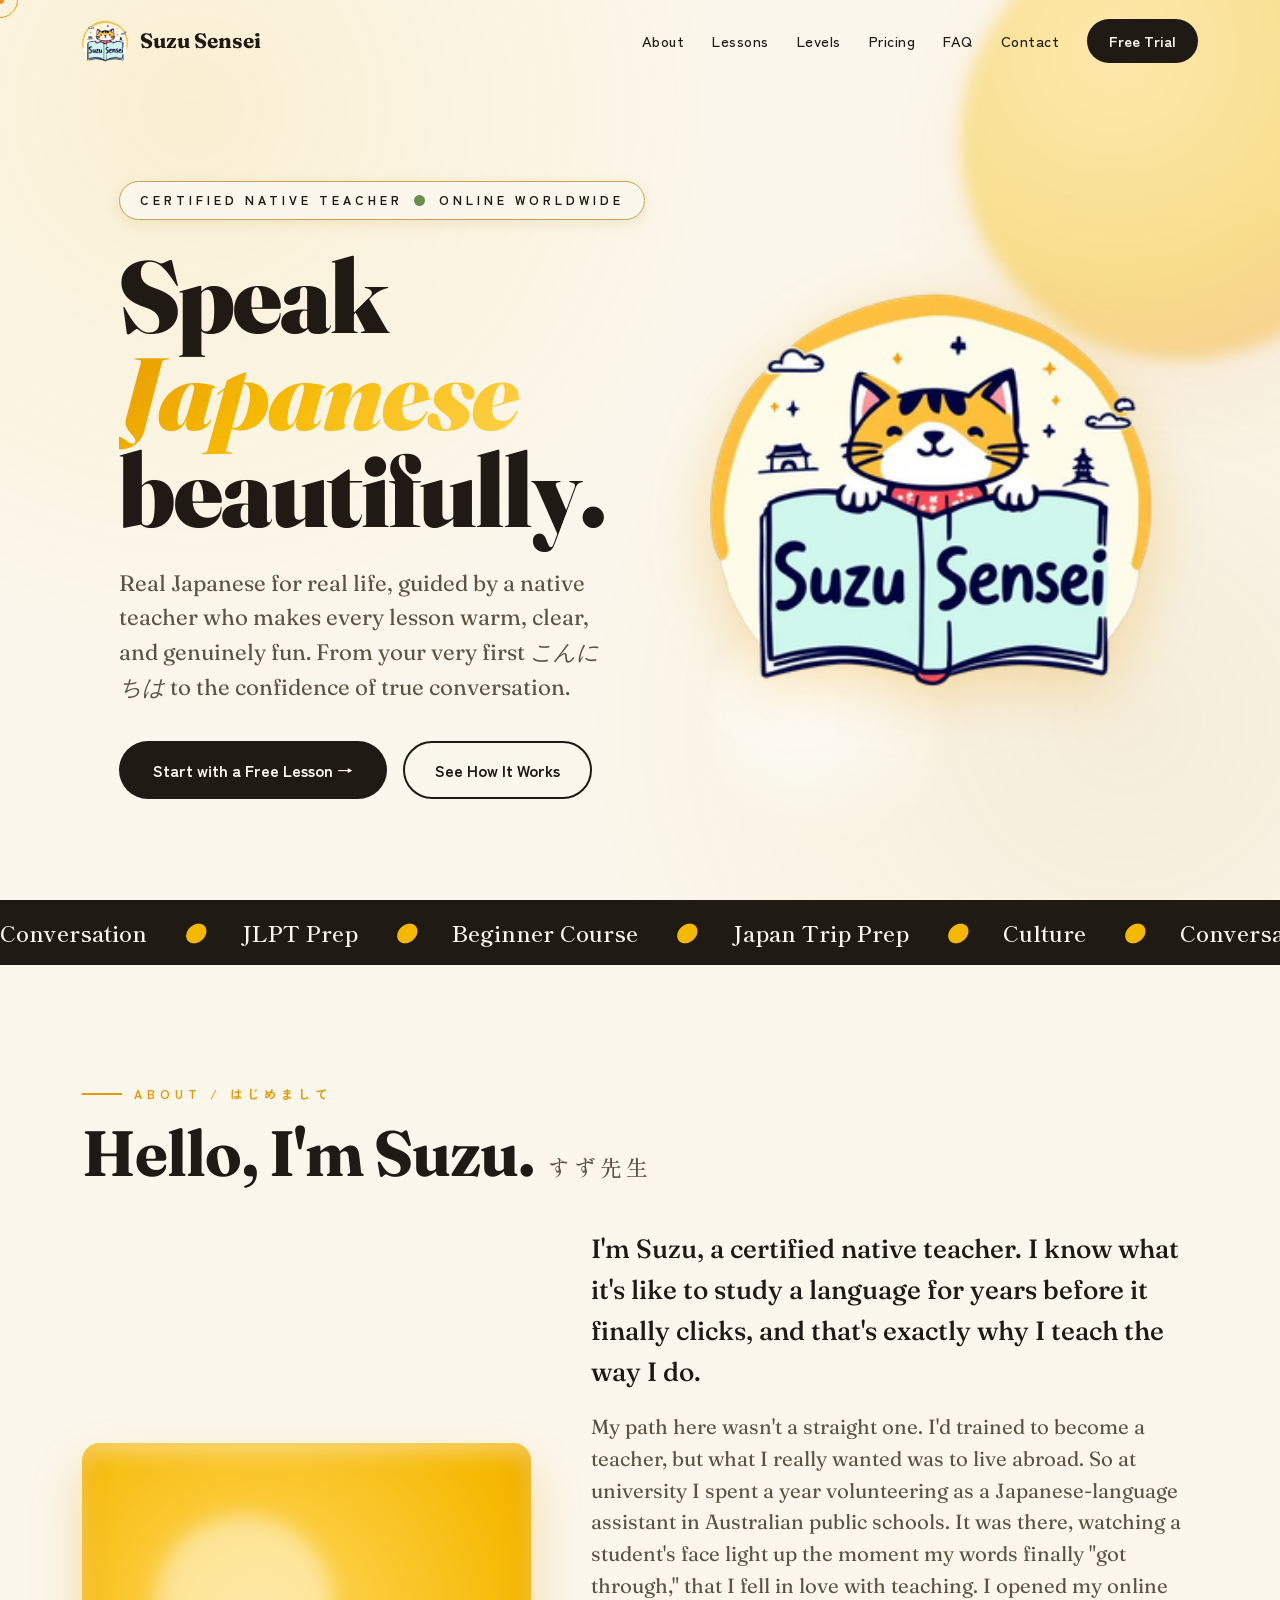
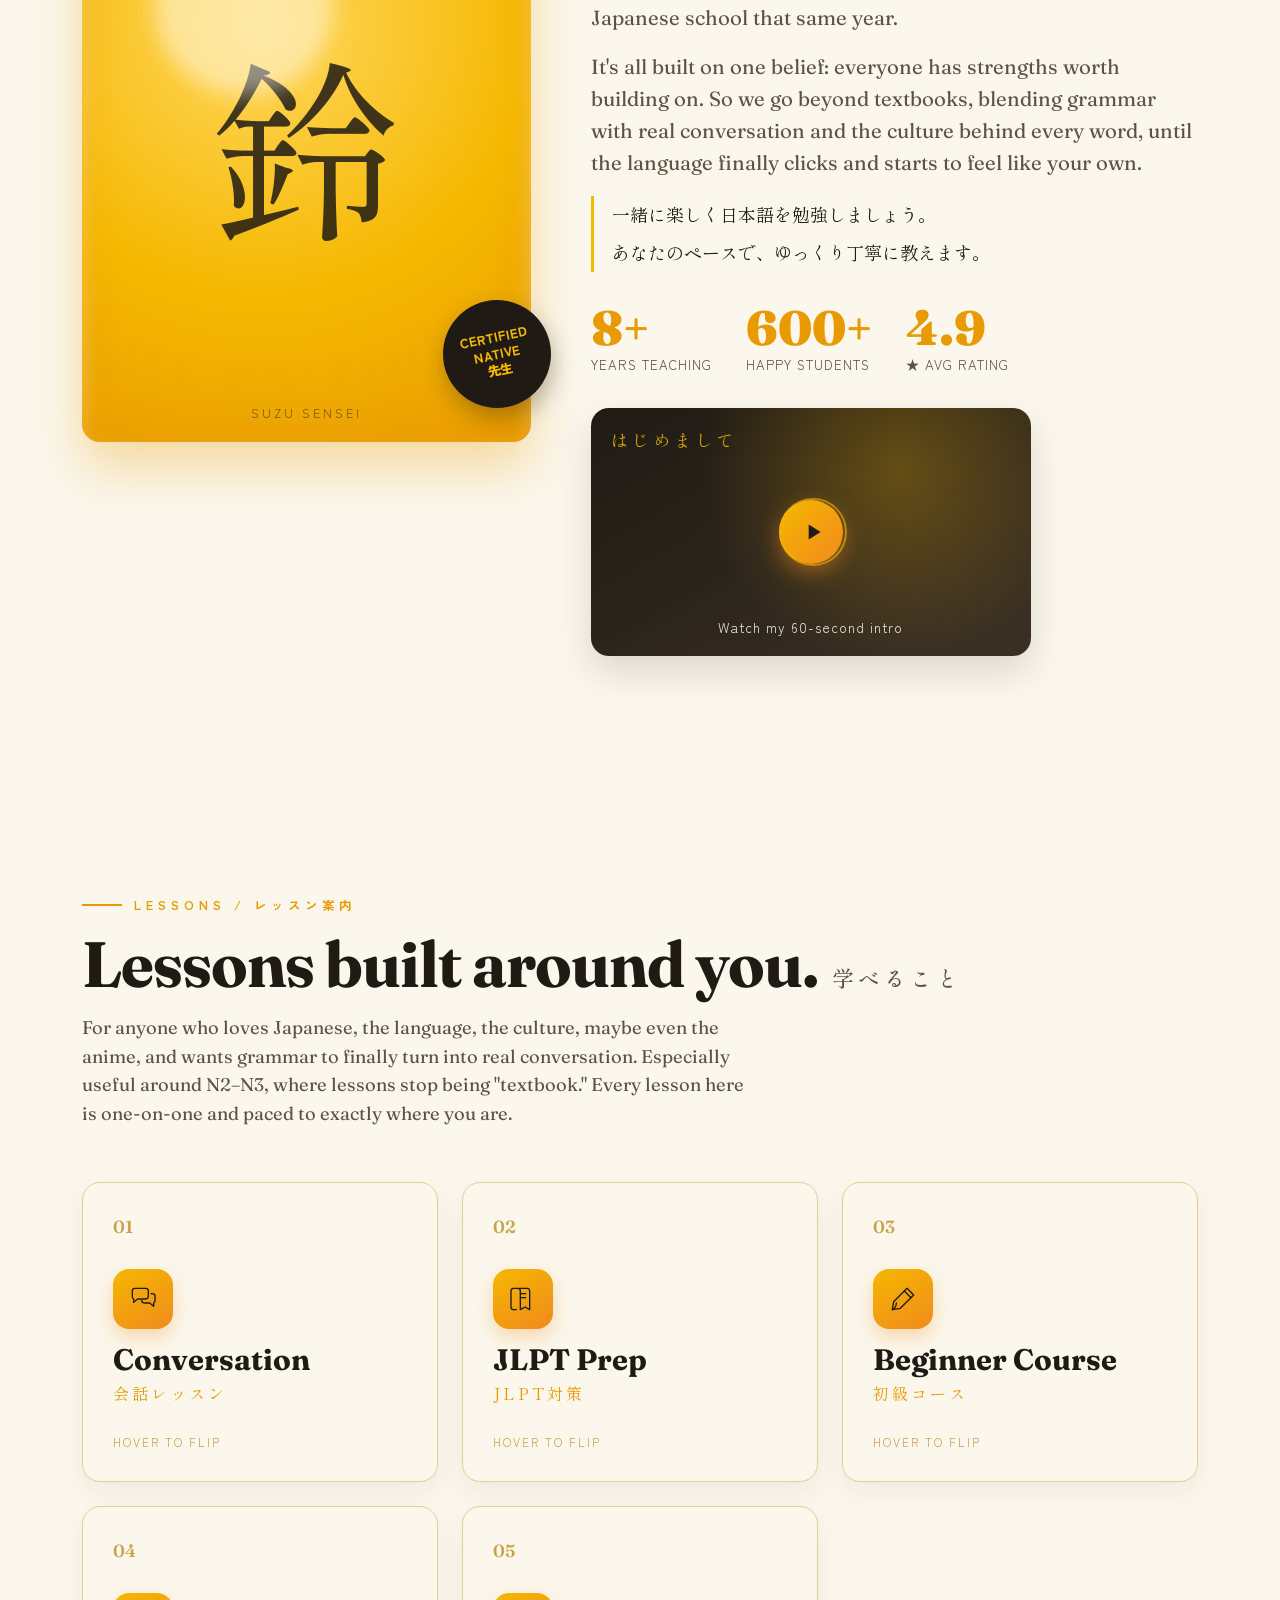
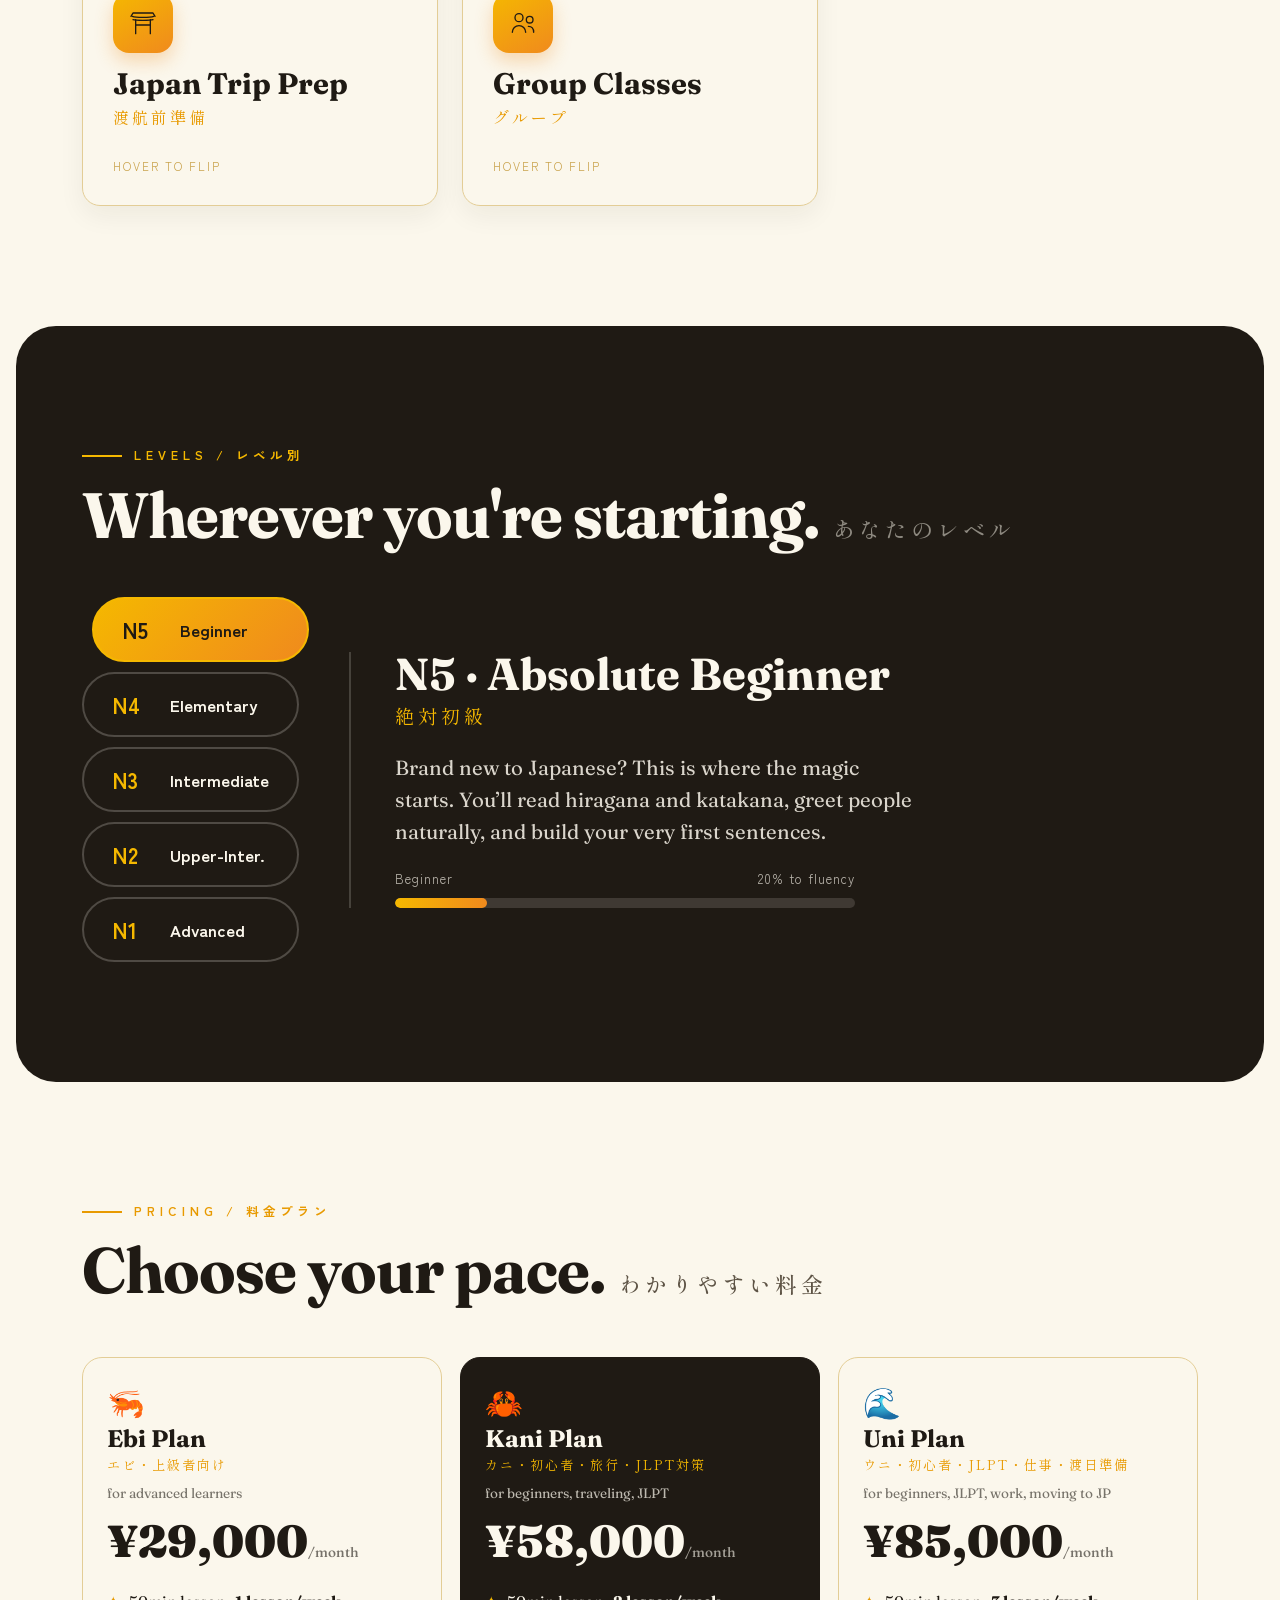
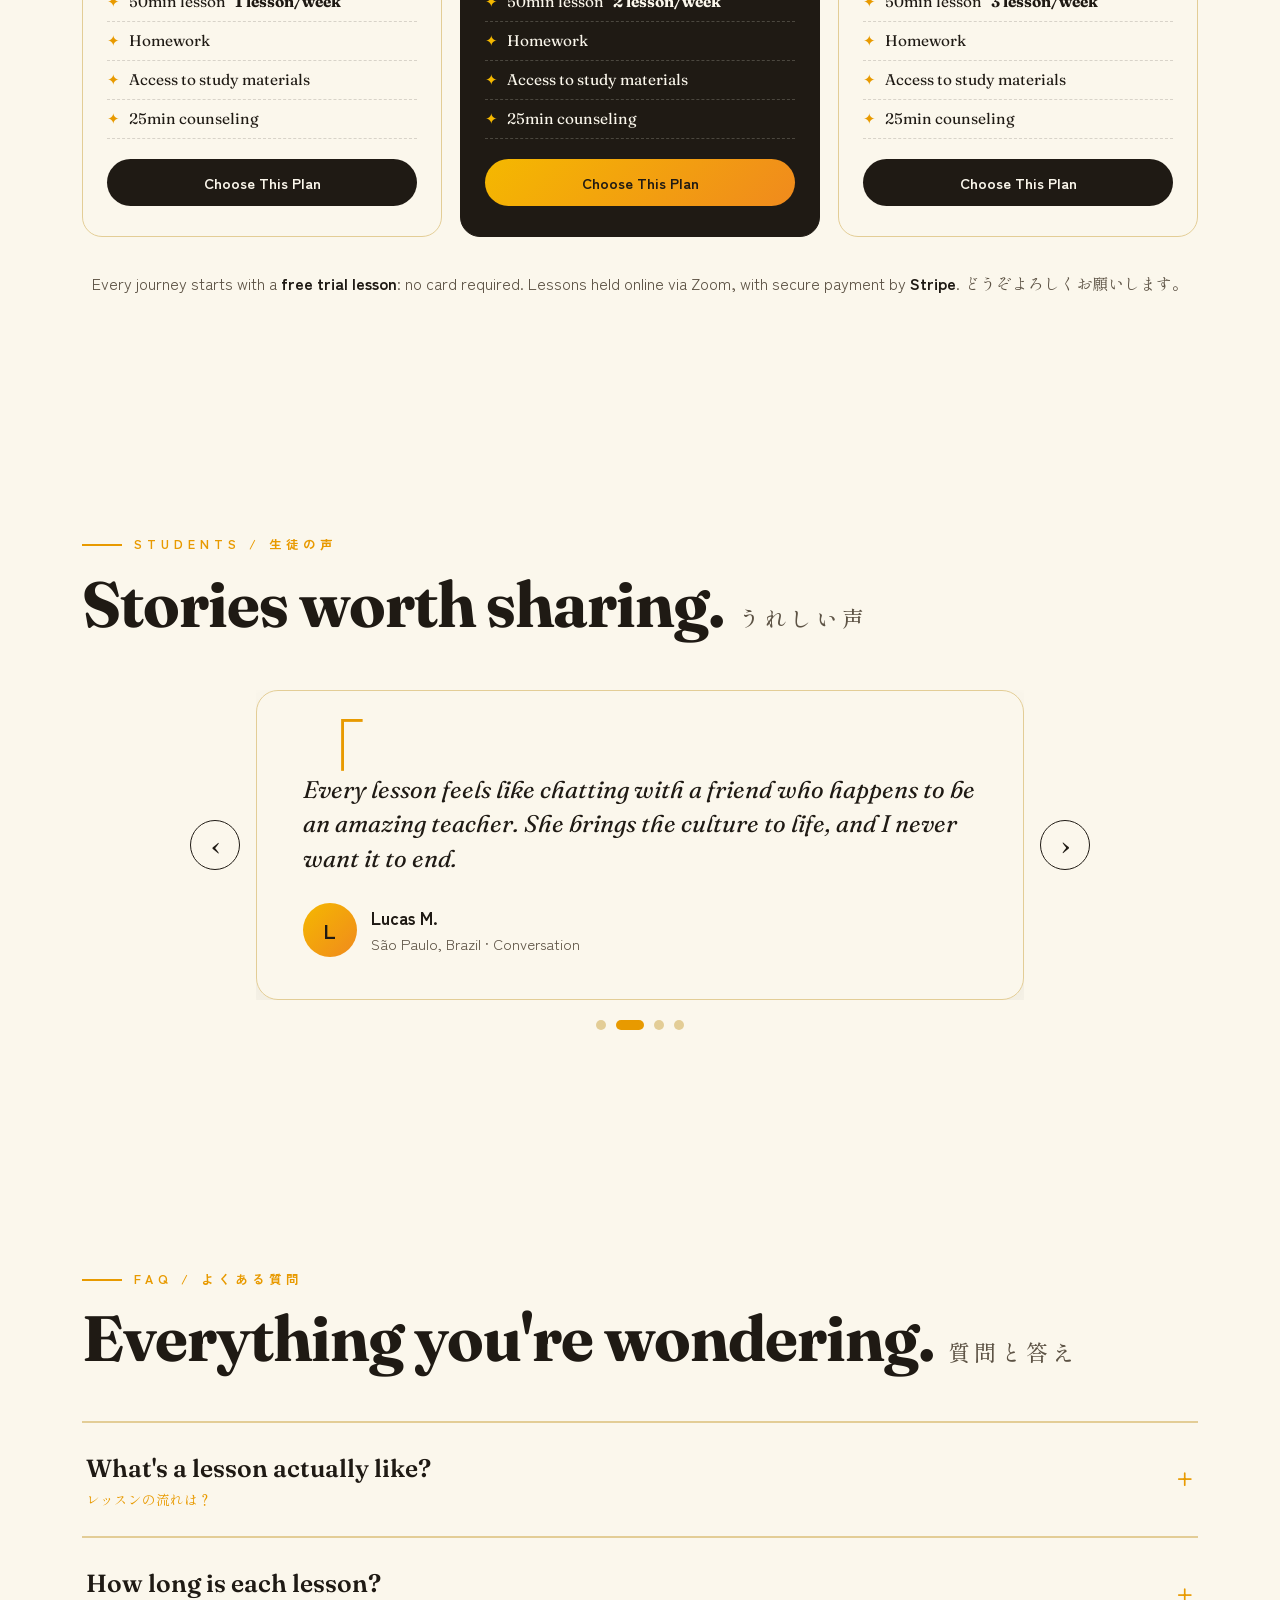
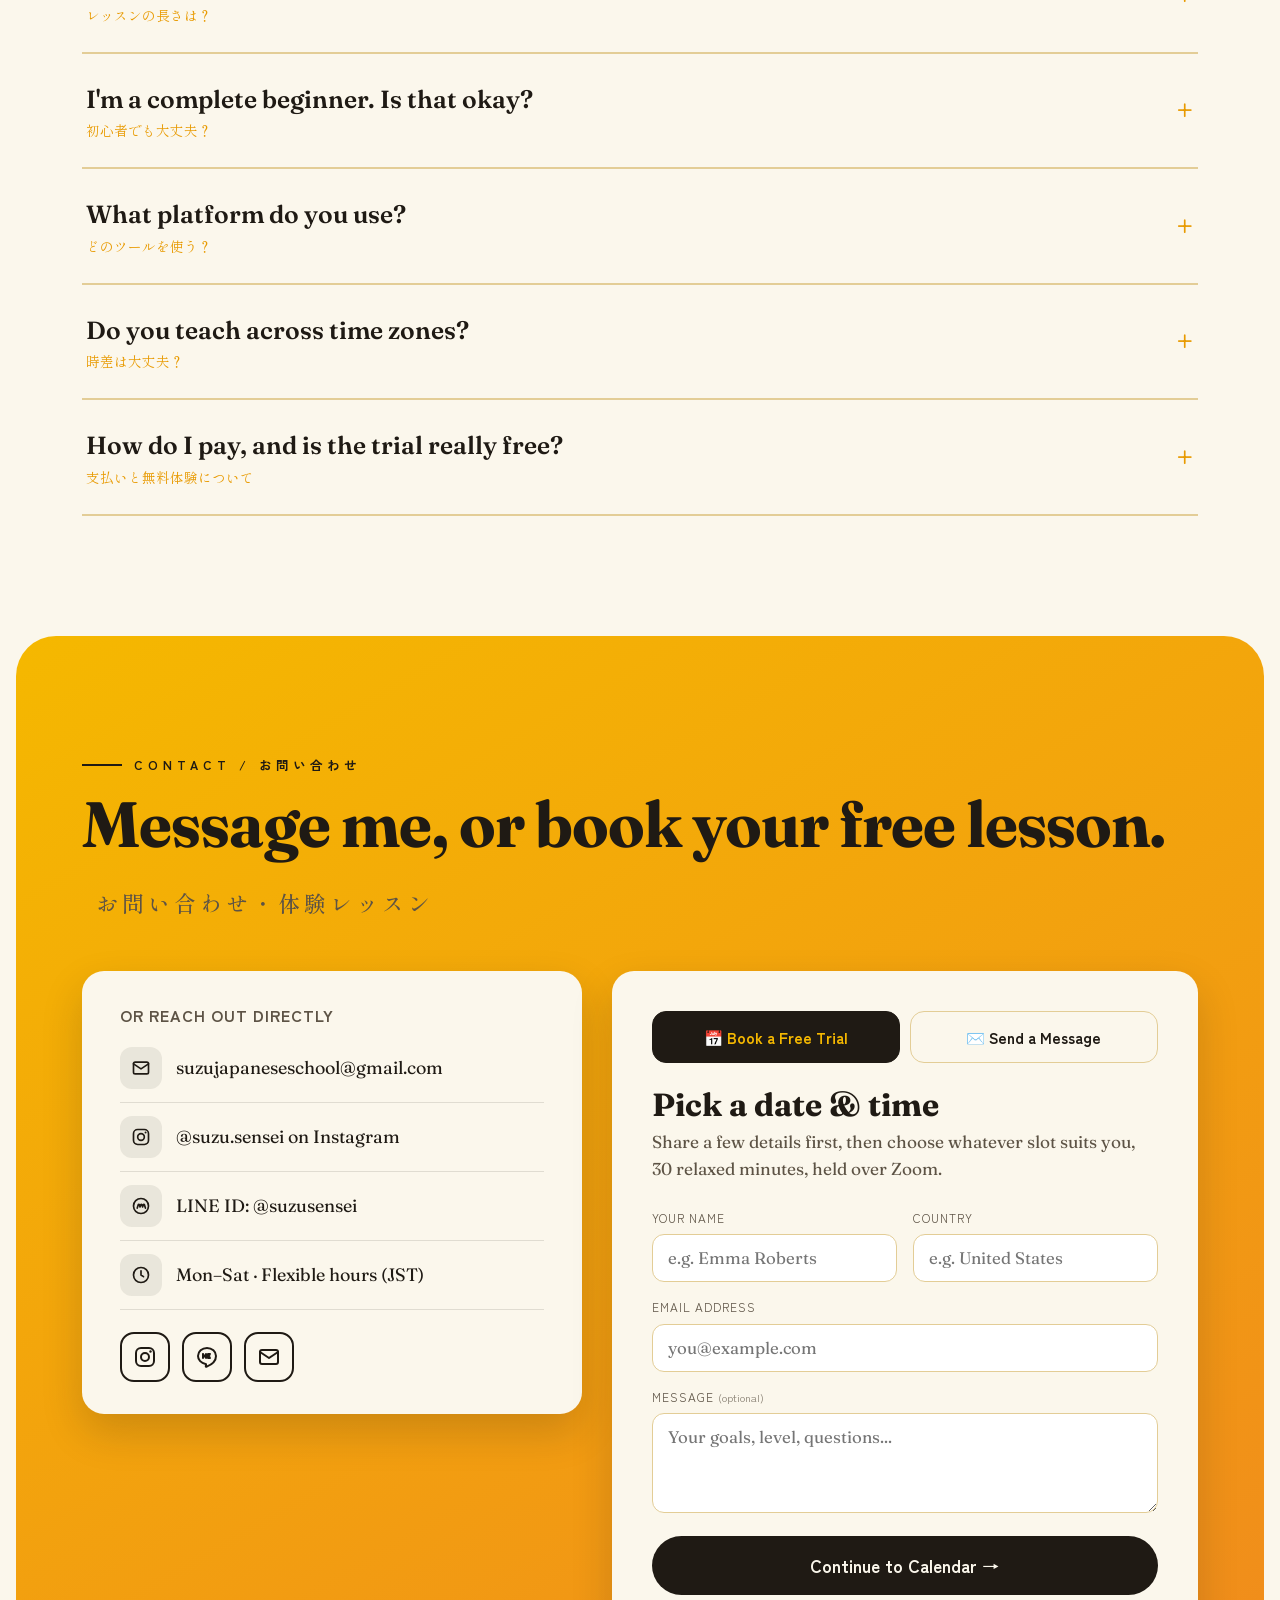
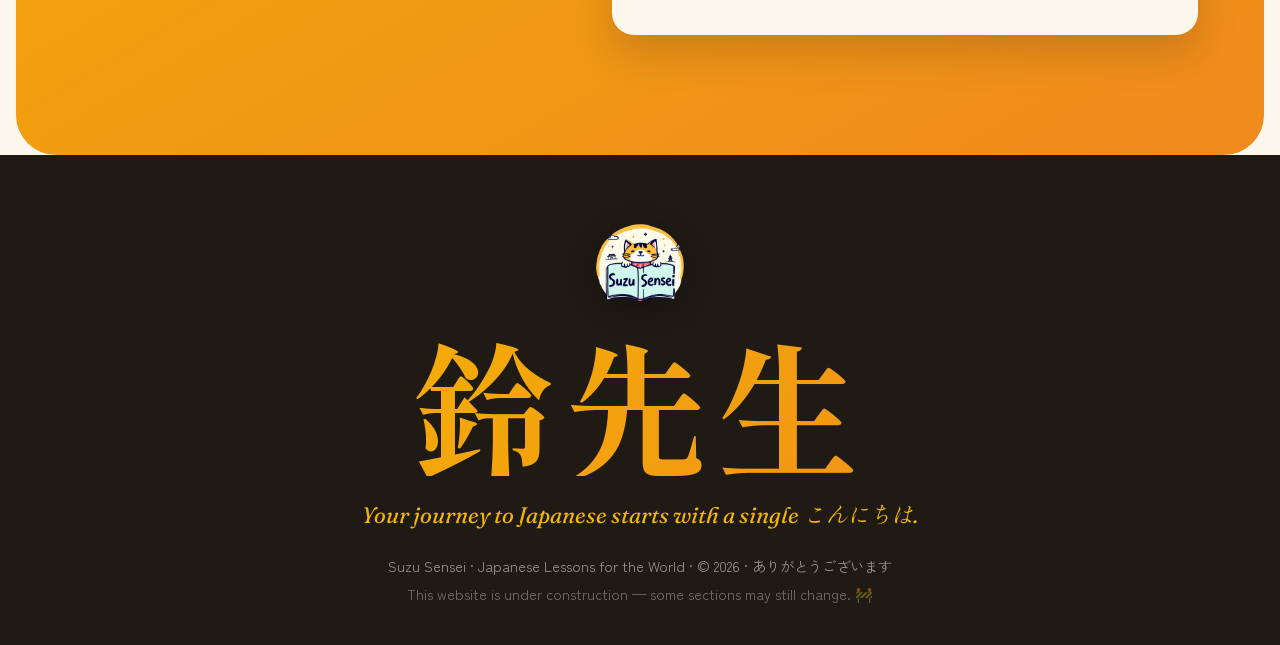
==== commit 49916d5b: "Add files via upload" ====
--- a/index.html
+++ b/index.html
@@ -1154,7 +1154,8 @@
       level: '',
       goal: 'Plan purchase: ' + (PLAN_LABELS[currentPlan] || currentPlan),
       message: msg,
-      turnstileToken
+      turnstileToken,
+      notify: false // recorded as a lead only — the one email that matters fires after payment succeeds
     })
   }).catch(() => {});
   resetTurnstile('pm-turnstile');
@@ -1179,7 +1180,7 @@
     const res = await fetch('/stripe-create-checkout', {
       method: 'POST',
       headers: { 'Content-Type': 'application/json' },
-      body: JSON.stringify({ plan, name: planContact.name, email: planContact.email })
+      body: JSON.stringify({ plan, name: planContact.name, email: planContact.email, msg: planContact.msg })
     });
     const data = await res.json();
     if (!res.ok || !data.url) throw new Error('session-create-failed');
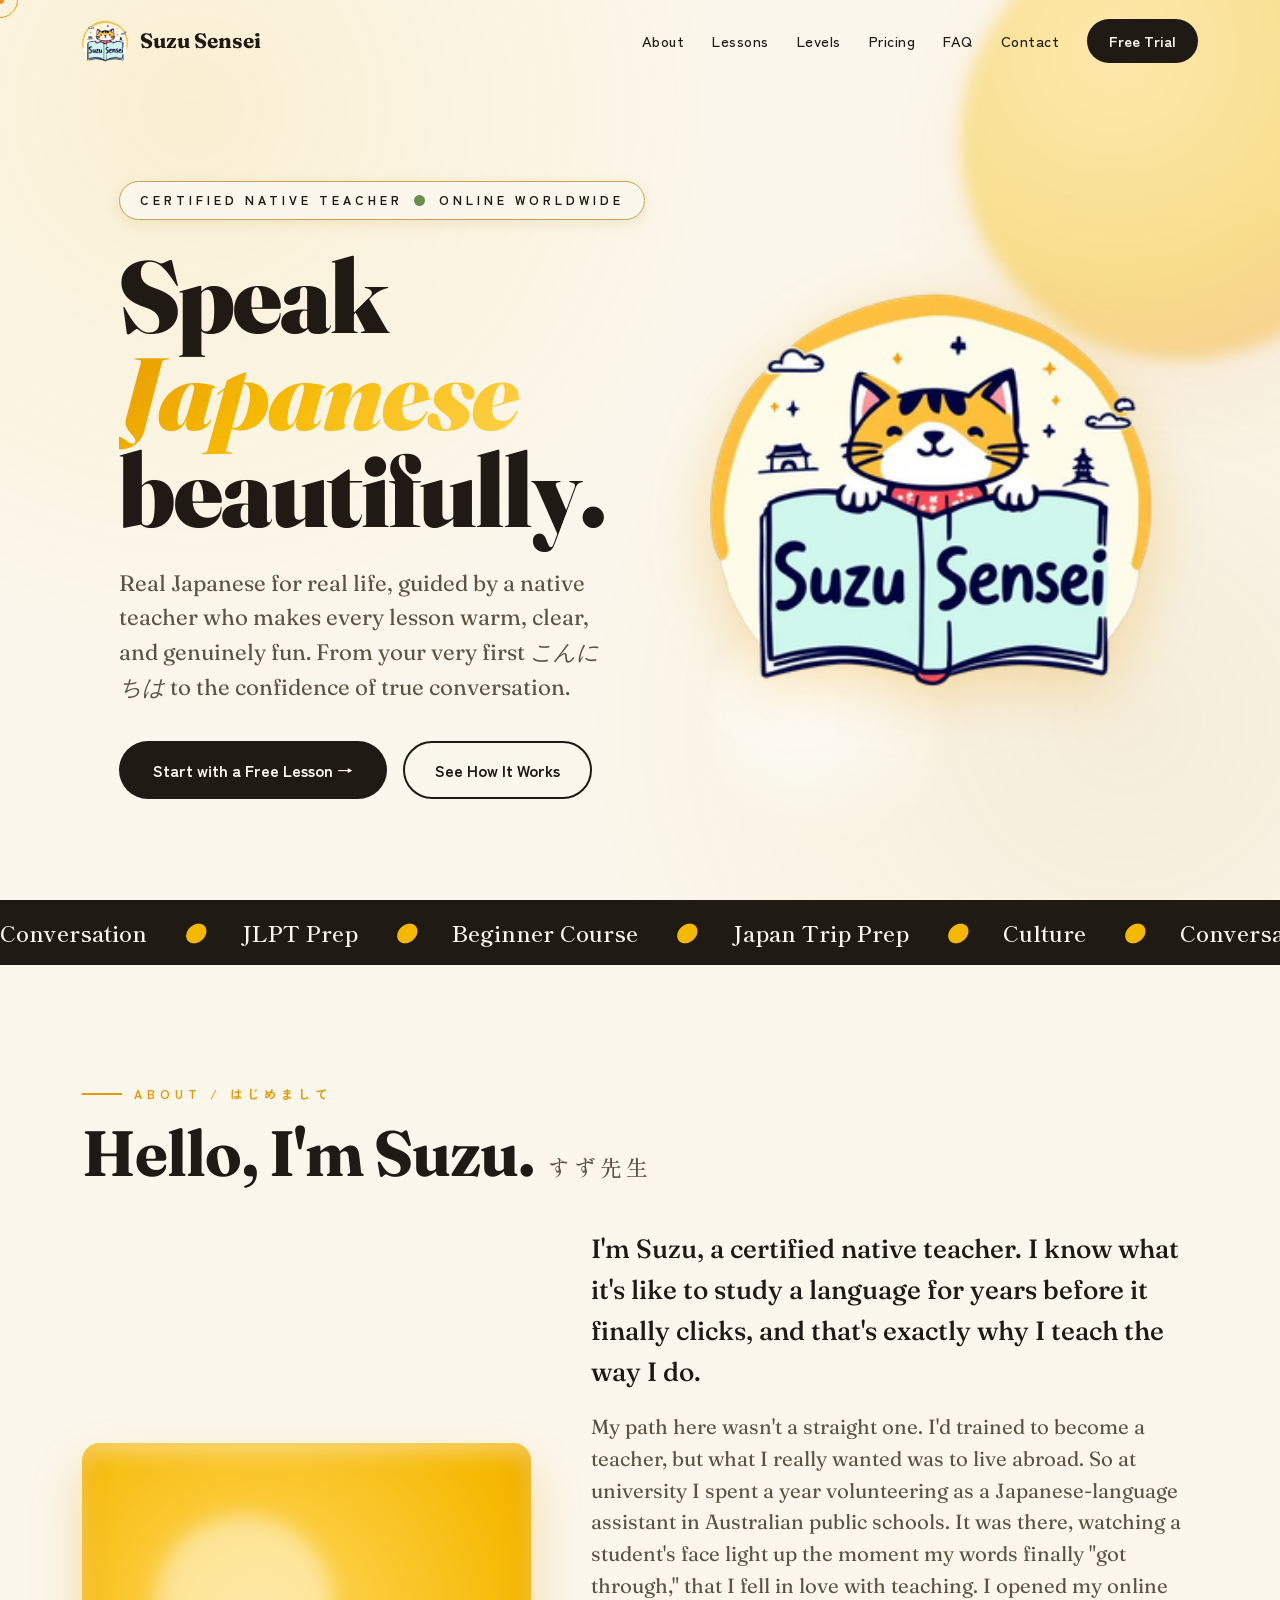
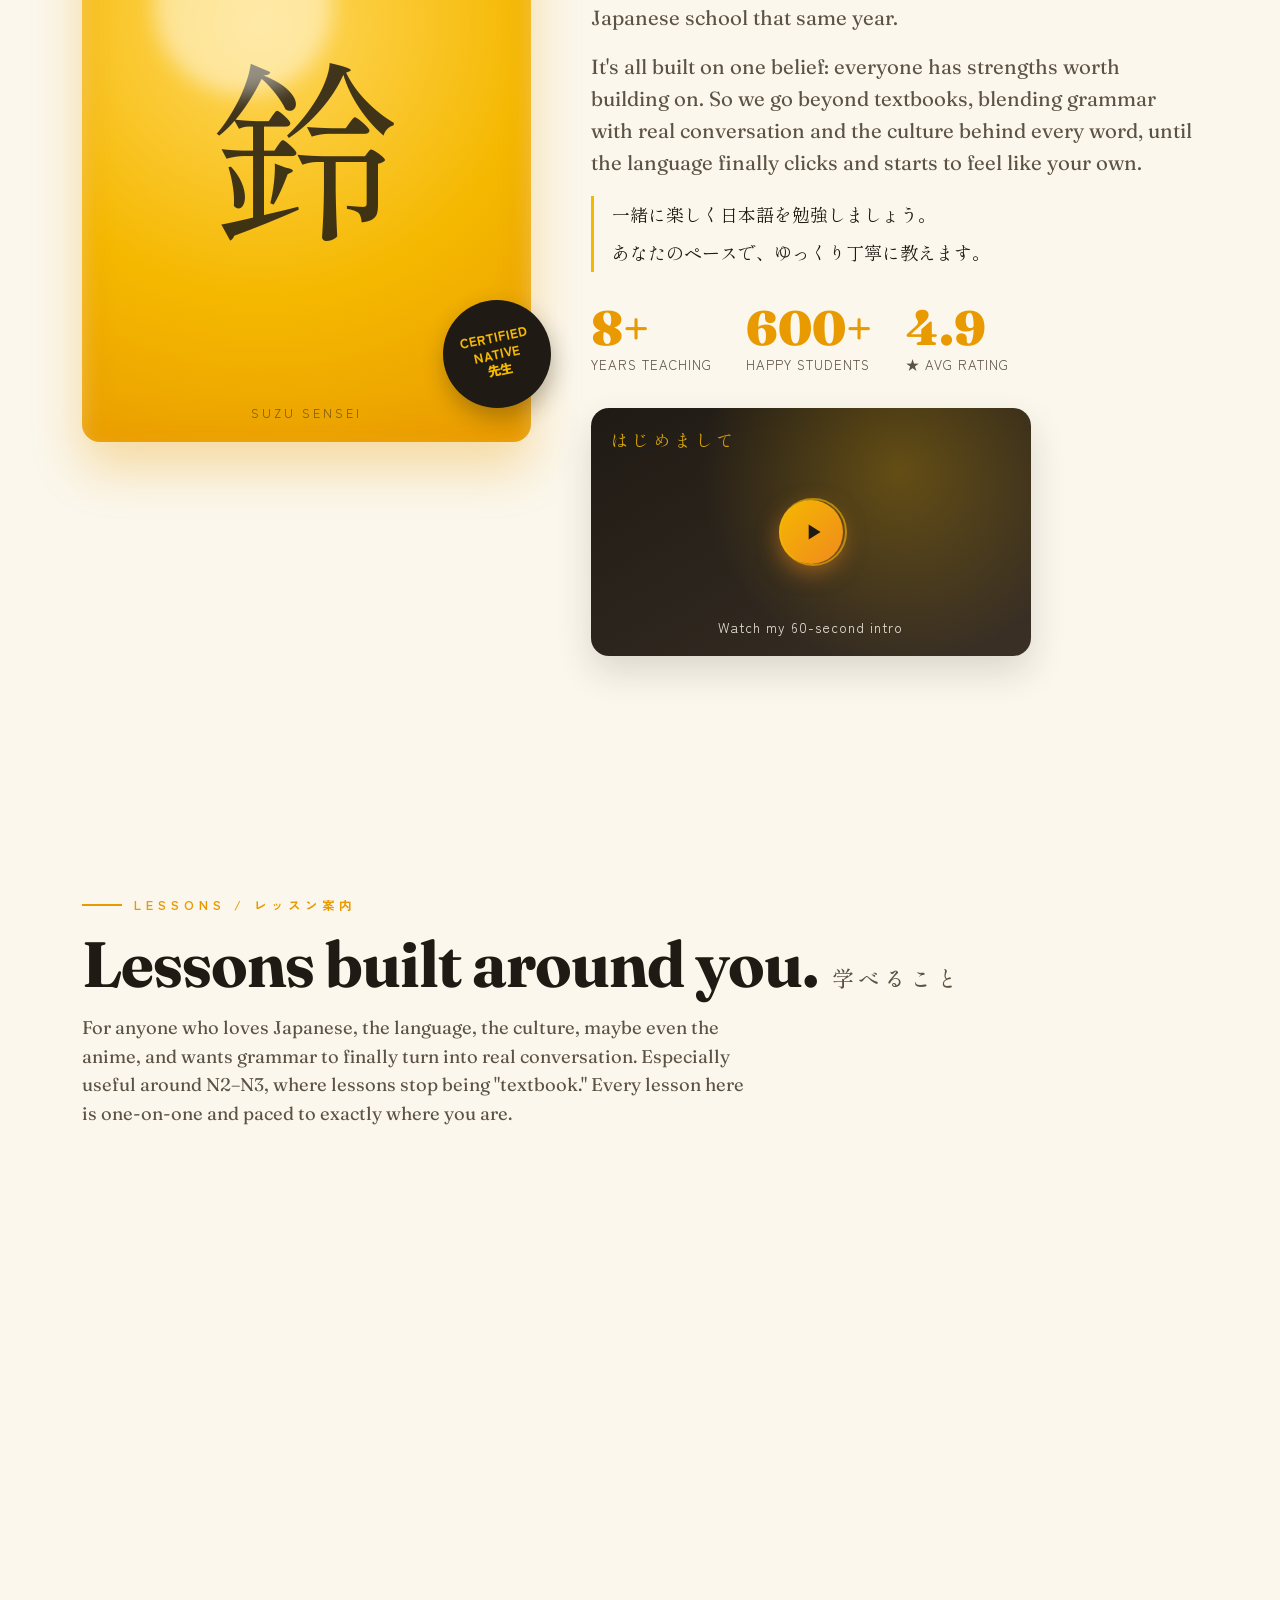
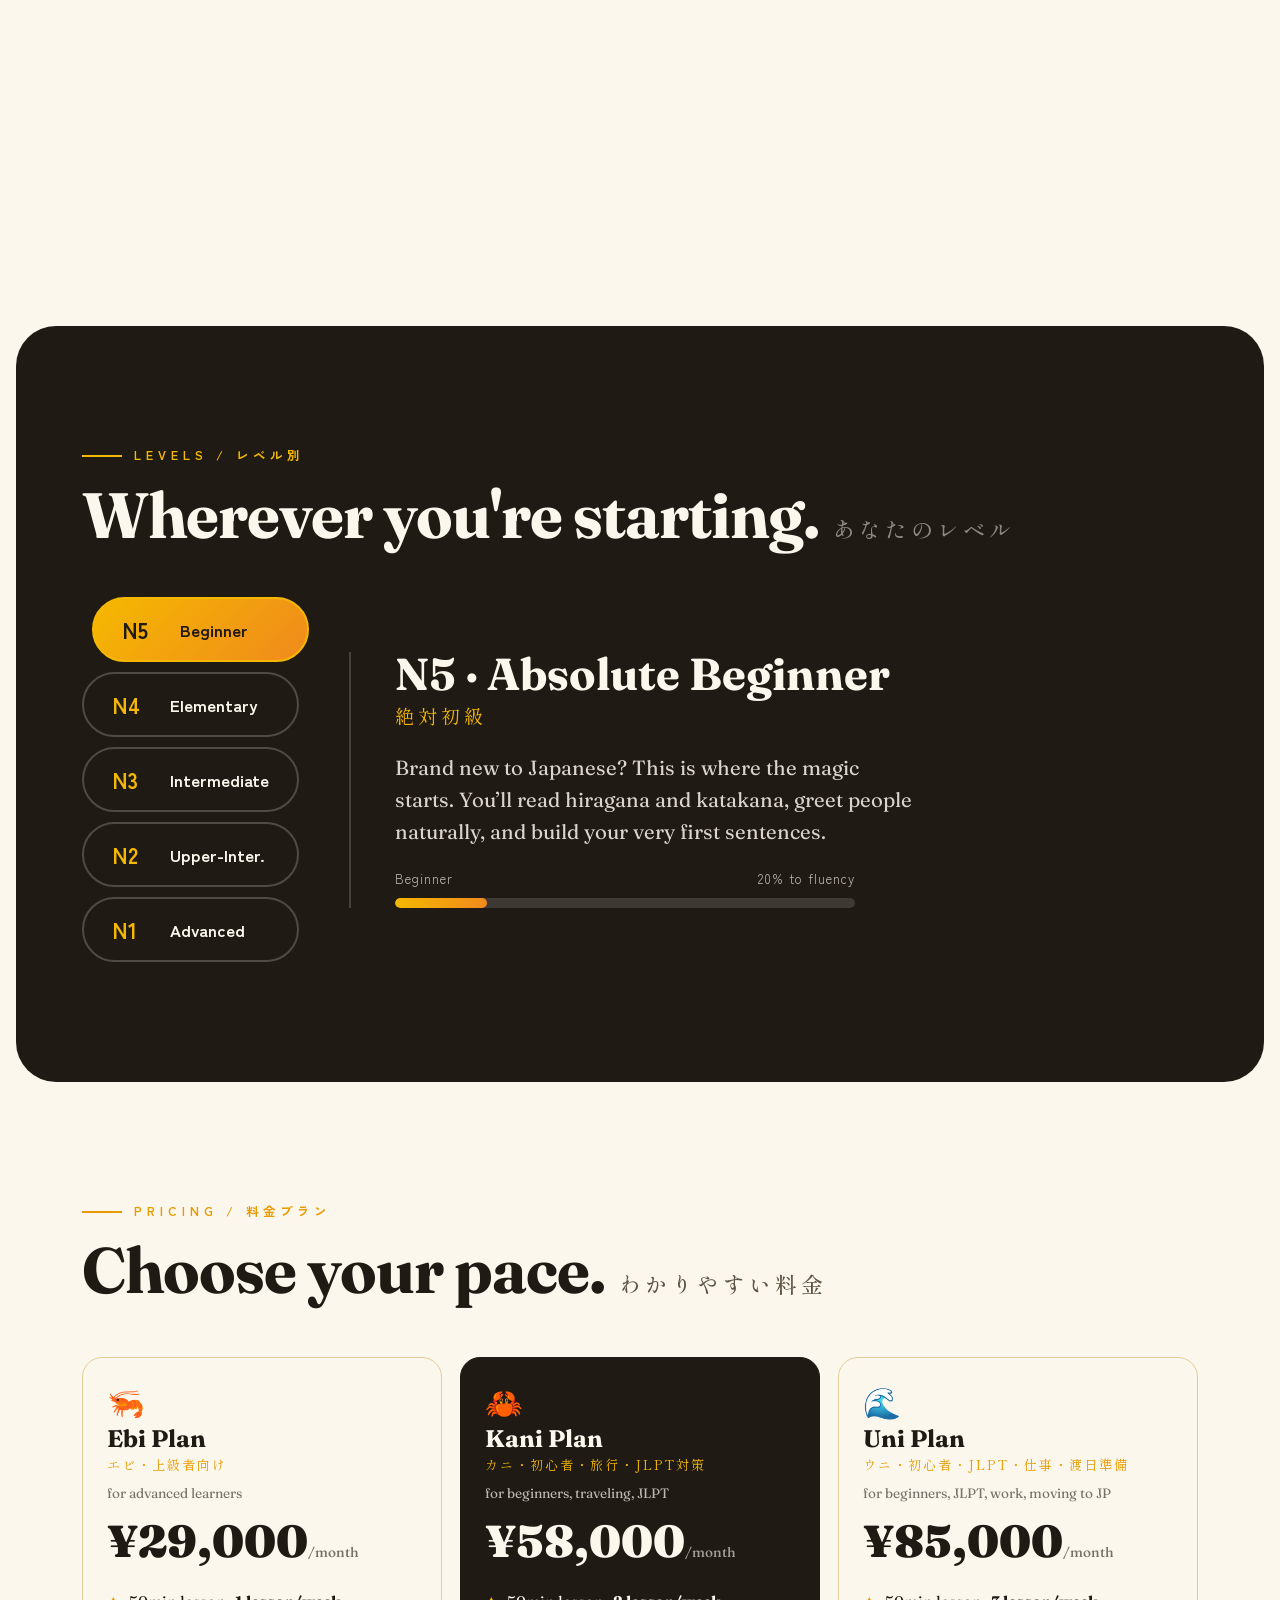
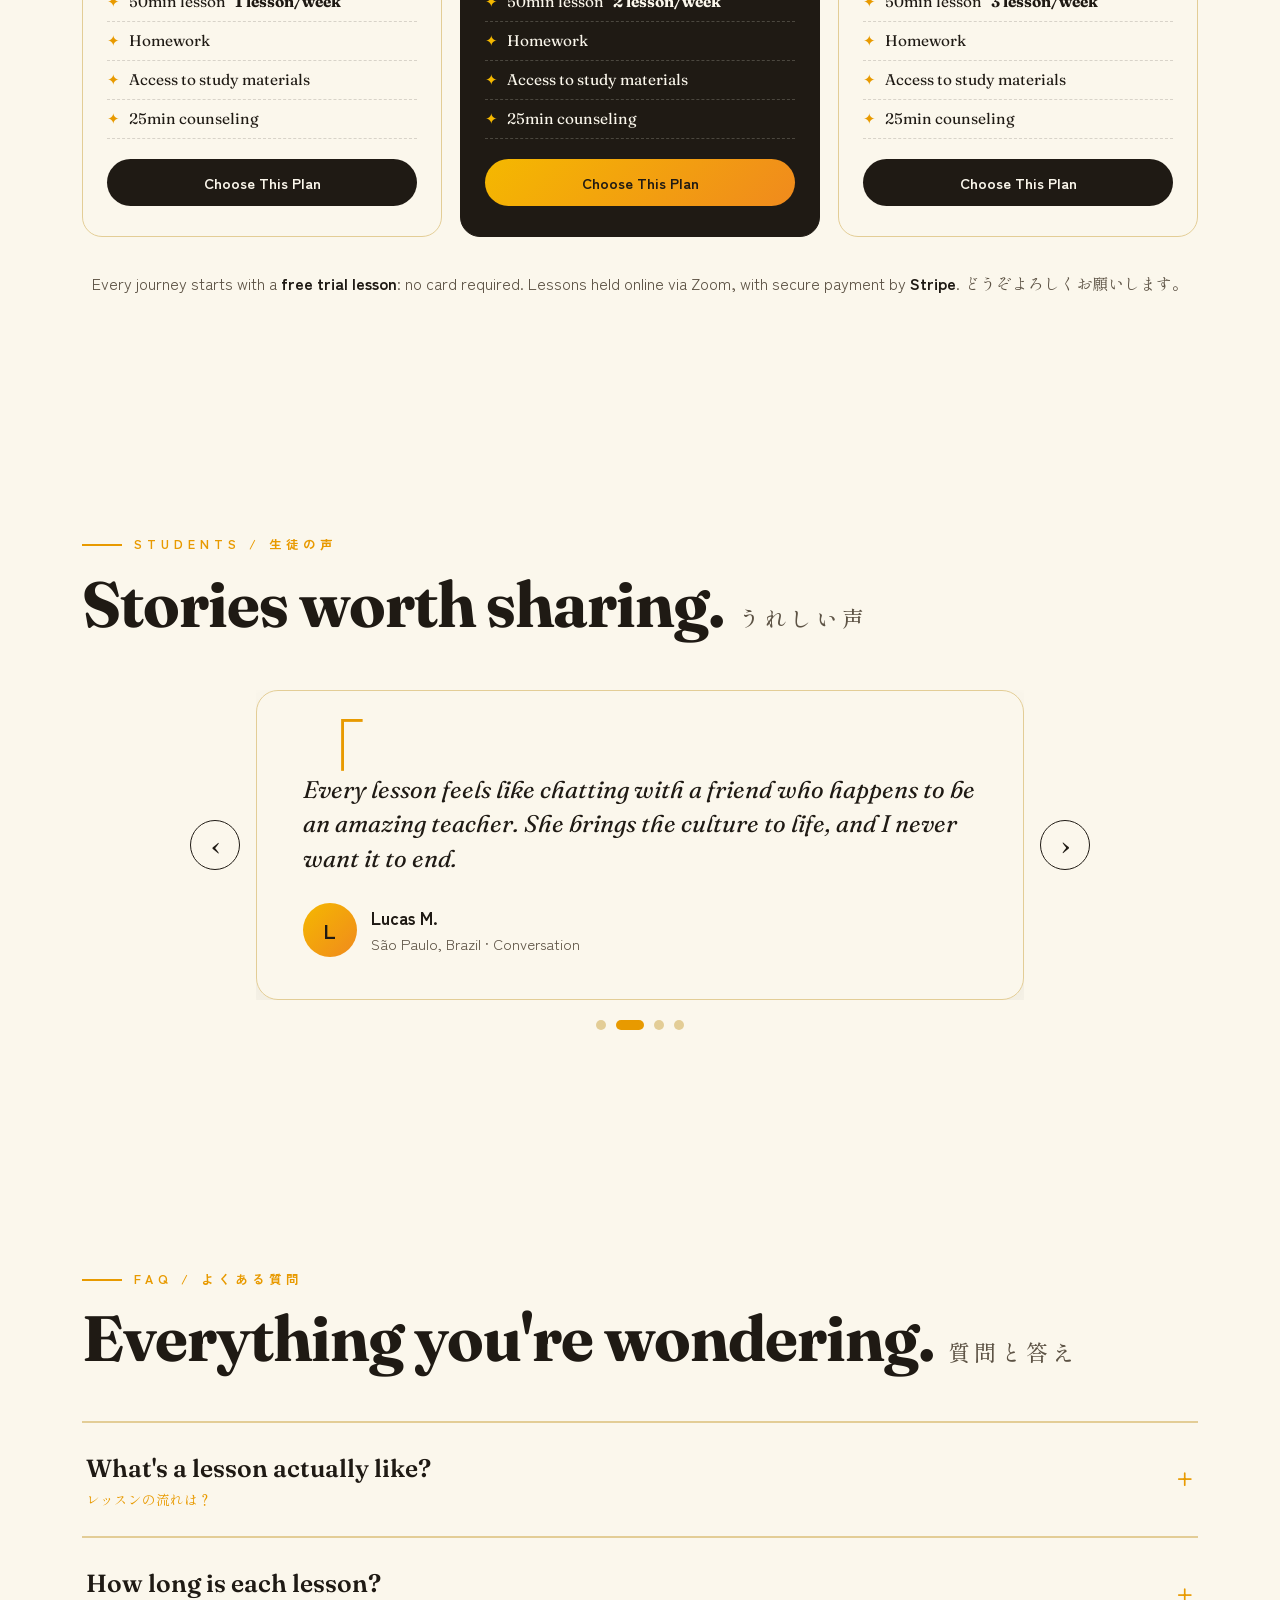
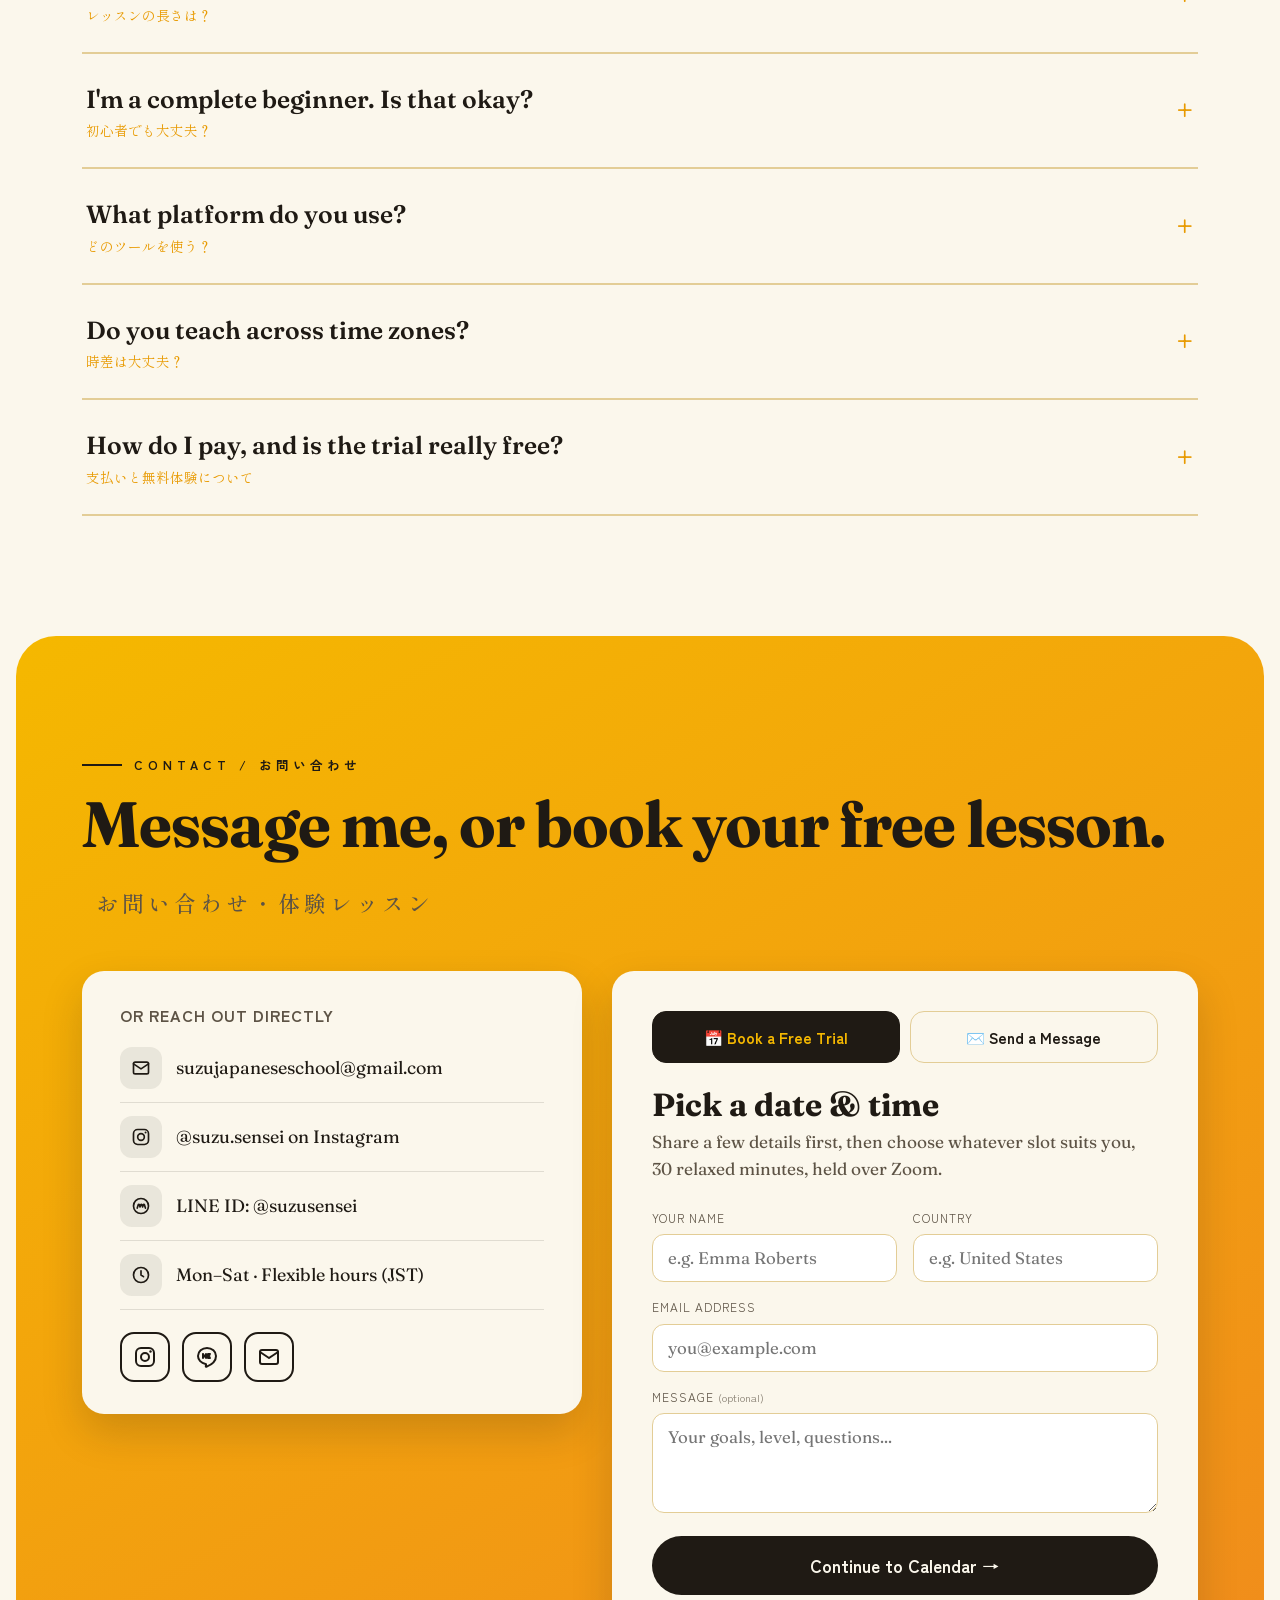
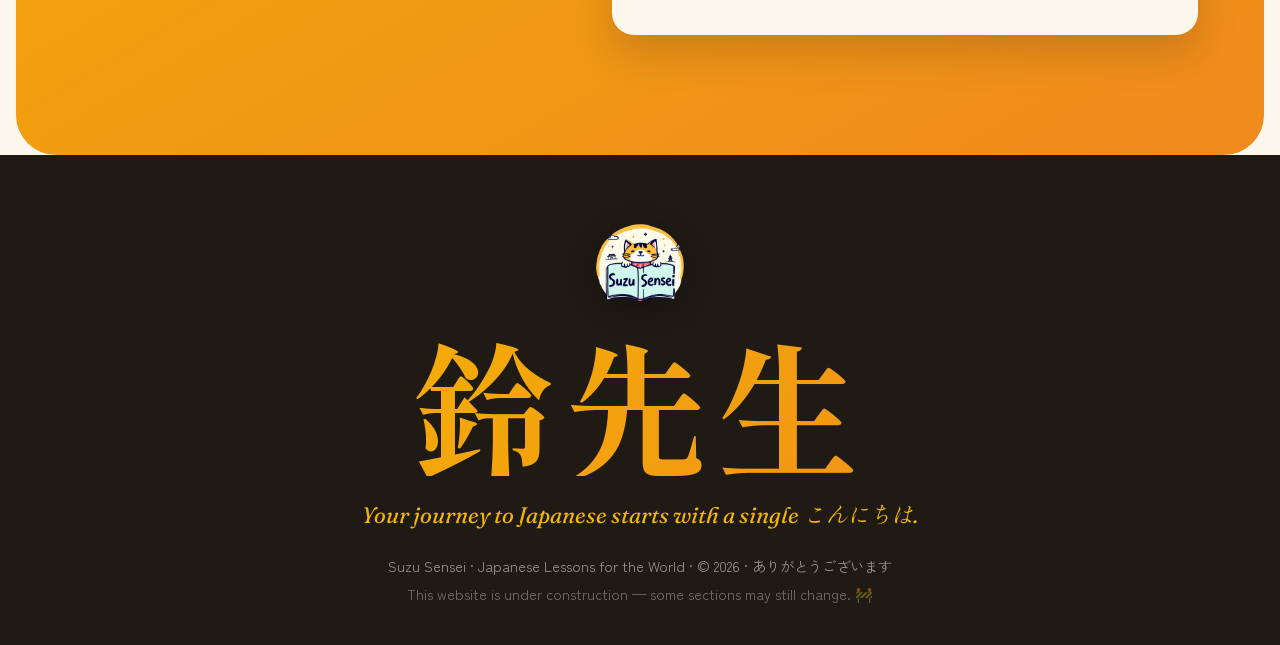
==== commit f12c66a1: "Add files via upload" ====
--- a/index.html
+++ b/index.html
@@ -184,9 +184,7 @@
 .flip-front .jp-n{font-family:'Shippori Mincho',serif;color:var(--mango-deep);letter-spacing:3px;margin-top:6px;}
 .flip-front .hint{margin-top:auto;font-family:'Zen Kaku Gothic New',sans-serif;font-size:.72rem;letter-spacing:2px;text-transform:uppercase;color:var(--gold);}
 .flip-back{background:linear-gradient(150deg,var(--mango),var(--mango-deep));color:var(--ink);transform:rotateY(180deg);justify-content:center;box-shadow:0 14px 30px rgba(232,154,0,.32);}
-.flip-back p{font-size:1.12rem;margin-bottom:18px;font-weight:500;}
-.flip-back .price{font-family:'Zen Kaku Gothic New',sans-serif;font-weight:700;font-size:1.3rem;color:var(--ink);}
-.flip-back .price small{font-size:.8rem;opacity:.7;}
+.flip-back p{font-size:1.12rem;font-weight:500;}
 
 /* JLPT INTERACTIVE */
 .jlpt{background:var(--ink);color:var(--cream);border-radius:40px;margin:0 16px;}
@@ -548,23 +546,23 @@
     <div class="svc-grid">
       <div class="flip rv"><div class="flip-inner">
         <div class="flip-face flip-front"><span class="num">01</span><span class="ic"><svg viewBox="0 0 48 48" fill="none" stroke="currentColor" stroke-width="2" stroke-linecap="round" stroke-linejoin="round"><path d="M8 12a4 4 0 0 1 4-4h16a4 4 0 0 1 4 4v8a4 4 0 0 1-4 4H16l-6 5v-5a4 4 0 0 1-2-3.5z"/><path d="M22 26a4 4 0 0 0 4 4h8l6 5v-5a4 4 0 0 0 2-3.5V20a4 4 0 0 0-4-4h-2"/></svg></span><h3>Conversation</h3><div class="jp-n jp">会話レッスン</div><span class="hint kaku">Hover to flip</span></div>
-        <div class="flip-face flip-back"><p>Speak from day one. Real, everyday Japanese that turns hesitation into confidence, so you can actually talk, not just translate in your head.</p><div class="price">from ¥3,500 <small>/ hour</small></div></div>
+        <div class="flip-face flip-back"><p>Speak from day one. Real, everyday Japanese that turns hesitation into confidence, so you can actually talk, not just translate in your head.</p></div>
       </div></div>
       <div class="flip rv"><div class="flip-inner">
         <div class="flip-face flip-front"><span class="num">02</span><span class="ic"><svg viewBox="0 0 48 48" fill="none" stroke="currentColor" stroke-width="2" stroke-linecap="round" stroke-linejoin="round"><path d="M10 8h20a4 4 0 0 1 4 4v28l-7-4-7 4V12a4 4 0 0 0-4-4z"/><path d="M10 8a4 4 0 0 0-4 4v24a4 4 0 0 0 4 4h4"/><path d="M20 16h8M20 22h8"/></svg></span><h3>JLPT Prep</h3><div class="jp-n jp">JLPT対策</div><span class="hint kaku">Hover to flip</span></div>
-        <div class="flip-face flip-back"><p>Walk into the exam ready. A clear, proven plan for grammar, vocab, reading & listening, designed to get you that certificate, level by level.</p><div class="price">from ¥4,500 <small>/ hour</small></div></div>
+        <div class="flip-face flip-back"><p>Walk into the exam ready. A clear, proven plan for grammar, vocab, reading & listening, designed to get you that certificate, level by level.</p></div>
       </div></div>
       <div class="flip rv"><div class="flip-inner">
         <div class="flip-face flip-front"><span class="num">03</span><span class="ic"><svg viewBox="0 0 48 48" fill="none" stroke="currentColor" stroke-width="2" stroke-linecap="round" stroke-linejoin="round"><path d="M30 8l10 10L20 38l-12 2 2-12z"/><path d="M26 12l10 10"/><path d="M8 40c4-2 6-6 6-10"/></svg></span><h3>Beginner Course</h3><div class="jp-n jp">初級コース</div><span class="hint kaku">Hover to flip</span></div>
-        <div class="flip-face flip-back"><p>Never studied a word? Perfect. We start at zero: hiragana, katakana and your first real sentences, with zero pressure and lots of encouragement.</p><div class="price">from ¥3,200 <small>/ hour</small></div></div>
+        <div class="flip-face flip-back"><p>Never studied a word? Perfect. We start at zero: hiragana, katakana and your first real sentences, with zero pressure and lots of encouragement.</p></div>
       </div></div>
       <div class="flip rv"><div class="flip-inner">
         <div class="flip-face flip-front"><span class="num">04</span><span class="ic"><svg viewBox="0 0 48 48" fill="none" stroke="currentColor" stroke-width="2" stroke-linecap="round" stroke-linejoin="round"><path d="M8 14c5 2 27 2 32 0"/><path d="M9 19c4 1.4 26 1.4 30 0"/><path d="M13 19v21M35 19v21"/><path d="M13 27h22"/><path d="M6 14l3-5h30l3 5"/></svg></span><h3>Japan Trip Prep</h3><div class="jp-n jp">渡航前準備</div><span class="hint kaku">Hover to flip</span></div>
-        <div class="flip-face flip-back"><p>Travel like a local, not a tourist. The phrases, etiquette and confidence to order, ask, shop and connect, and make your trip unforgettable.</p><div class="price">from ¥3,200 <small>/ hour</small></div></div>
+        <div class="flip-face flip-back"><p>Travel like a local, not a tourist. The phrases, etiquette and confidence to order, ask, shop and connect, and make your trip unforgettable.</p></div>
       </div></div>
       <div class="flip rv"><div class="flip-inner">
         <div class="flip-face flip-front"><span class="num">05</span><span class="ic"><svg viewBox="0 0 48 48" fill="none" stroke="currentColor" stroke-width="2" stroke-linecap="round" stroke-linejoin="round"><circle cx="18" cy="16" r="6"/><path d="M8 38c0-6 4.5-10 10-10s10 4 10 10"/><circle cx="34" cy="19" r="5"/><path d="M32 29c5 0 8 3.5 8 9"/></svg></span><h3>Group Classes</h3><div class="jp-n jp">グループ</div><span class="hint kaku">Hover to flip</span></div>
-        <div class="flip-face flip-back"><p>Learn together, stay motivated. Small groups of 2–4 where practice feels social, progress feels shared, and the price feels great.</p><div class="price">from ¥2,200 <small>/ person</small></div></div>
+        <div class="flip-face flip-back"><p>Learn together, stay motivated. Small groups of 2–4 where practice feels social, progress feels shared, and the price feels great.</p></div>
       </div></div>
     </div>
   </div>
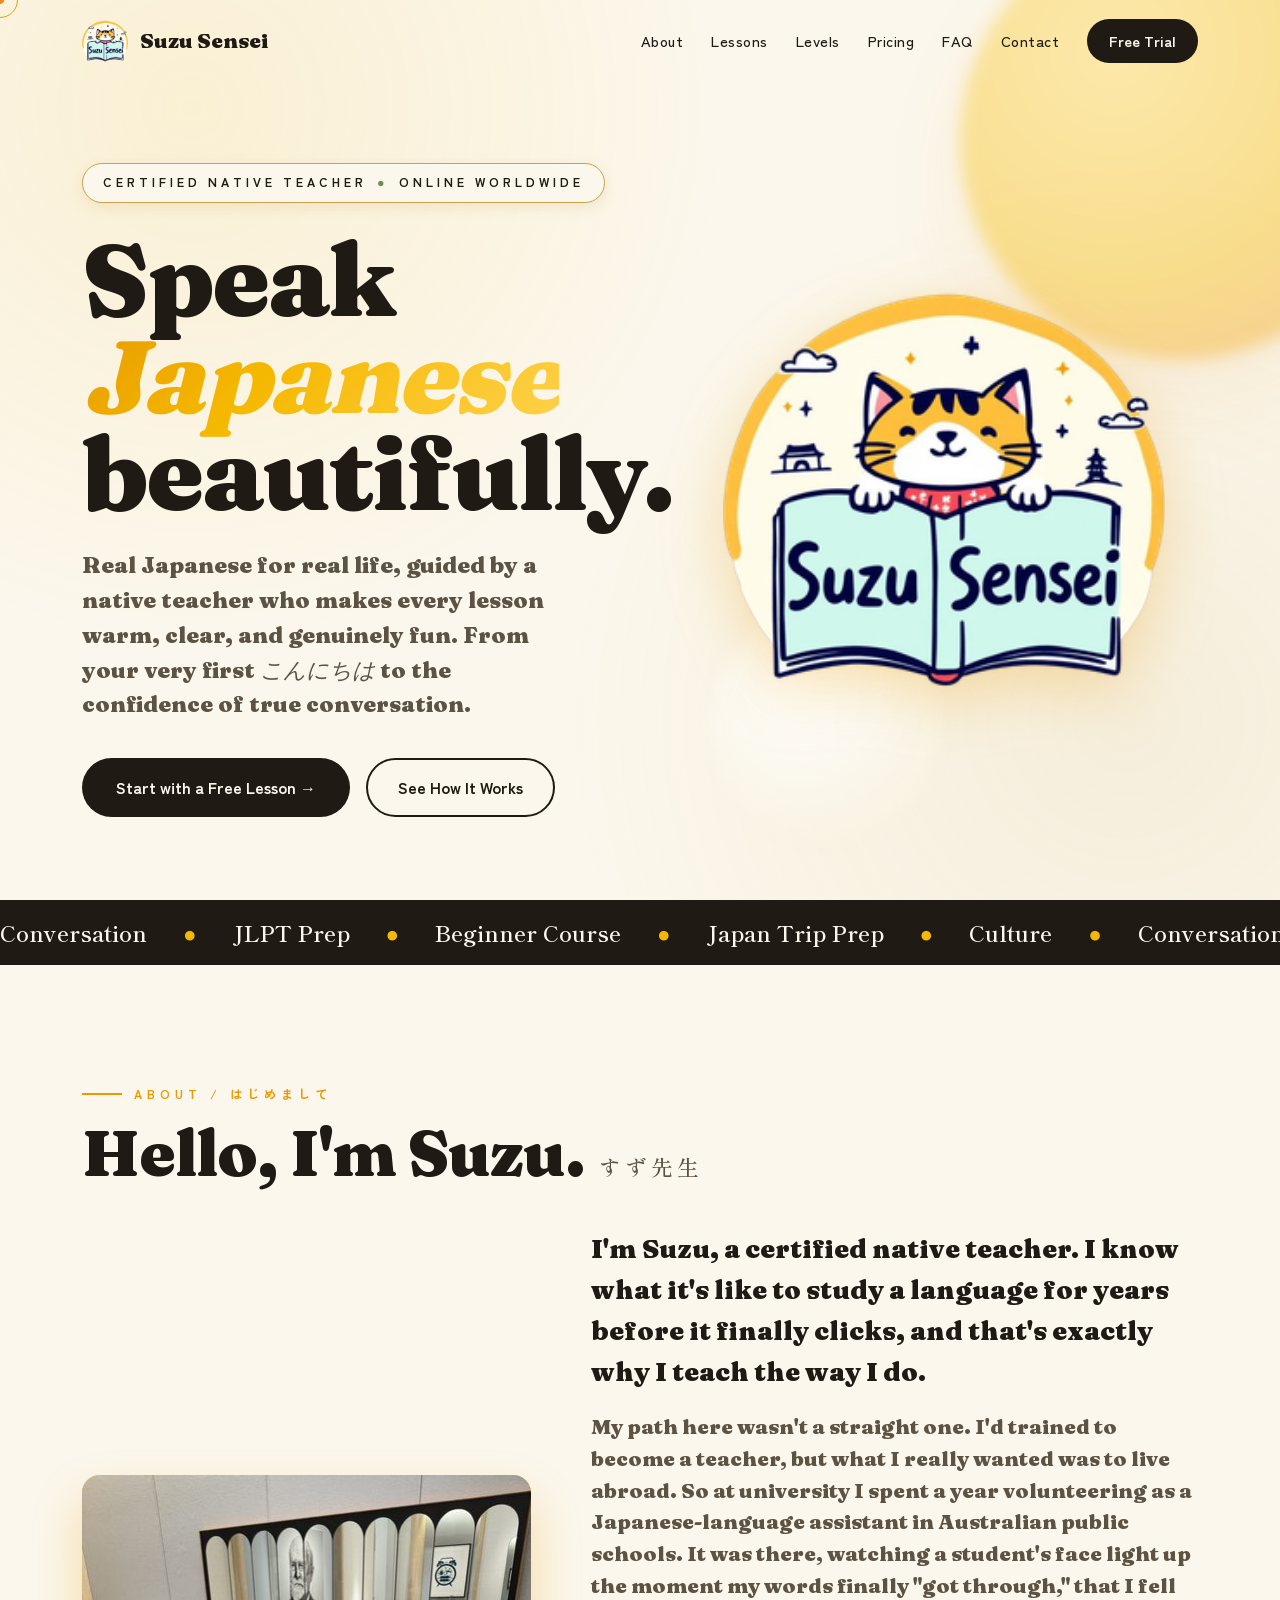
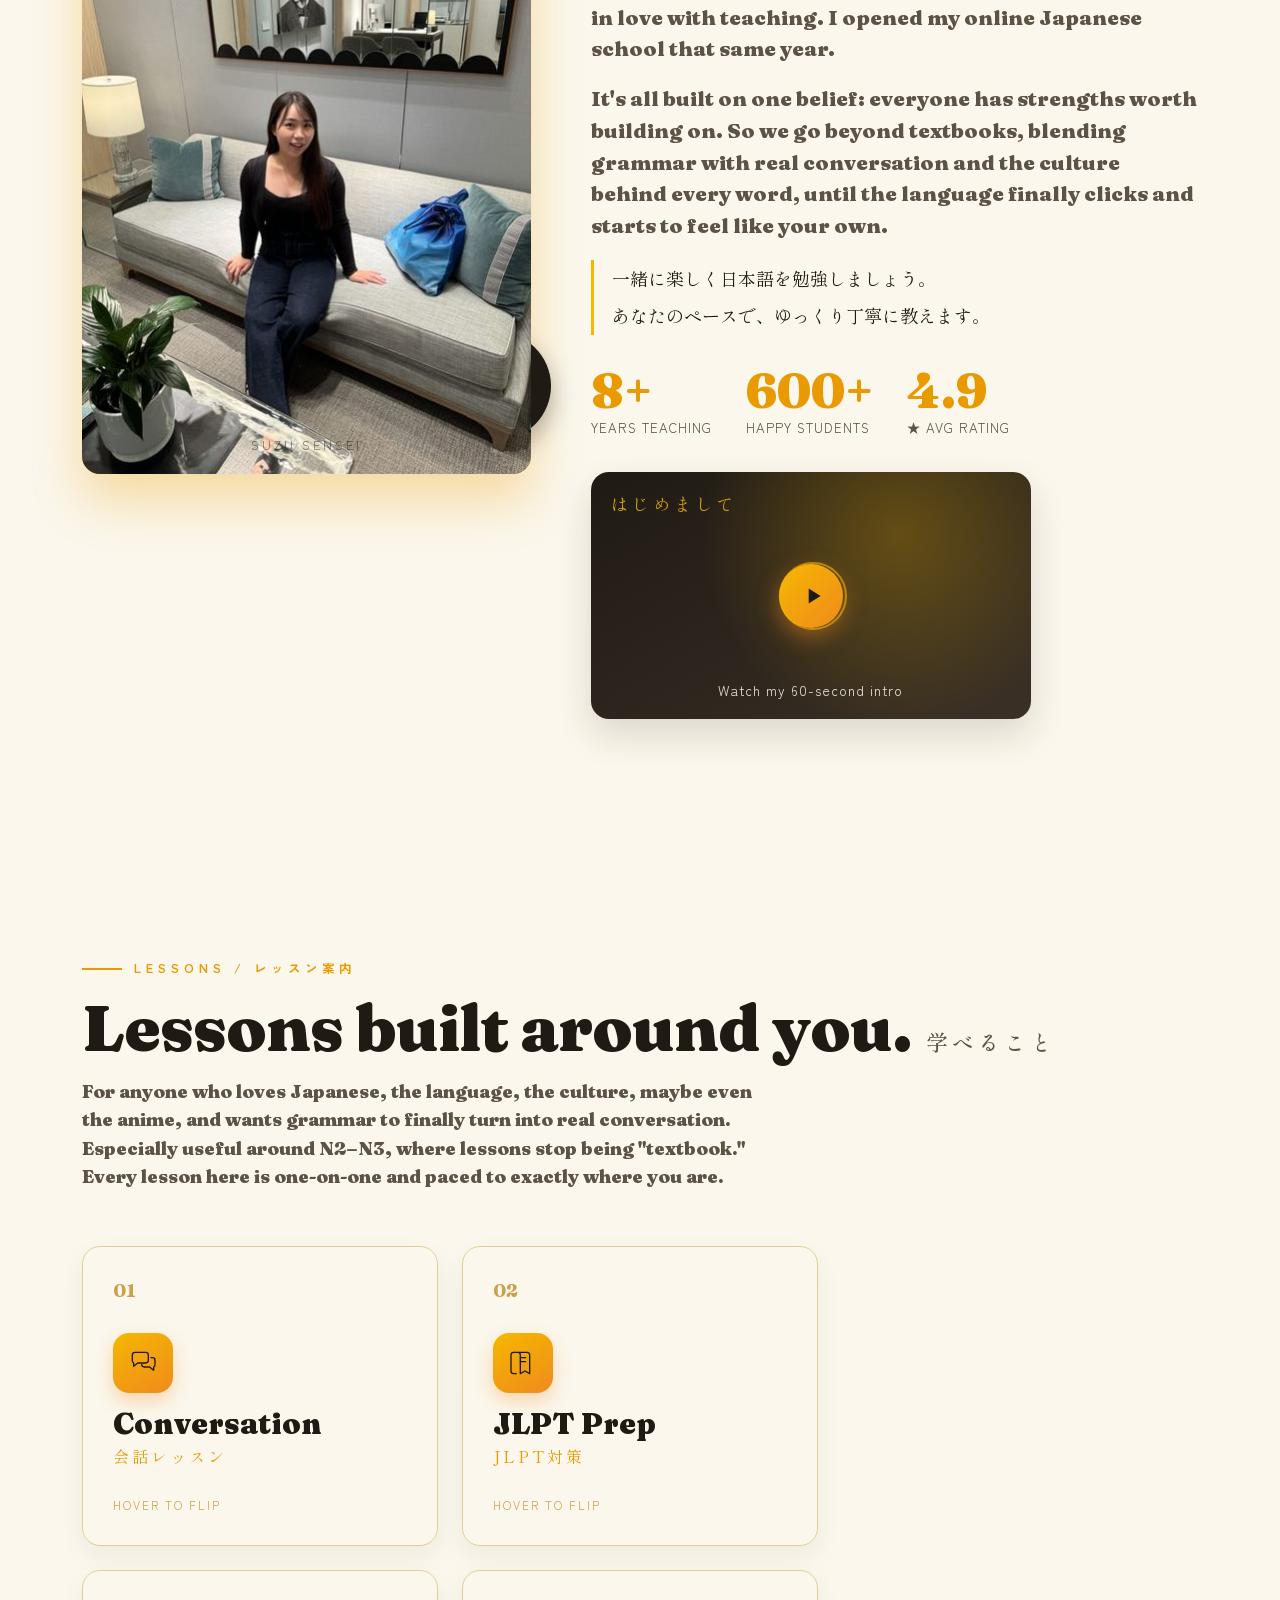
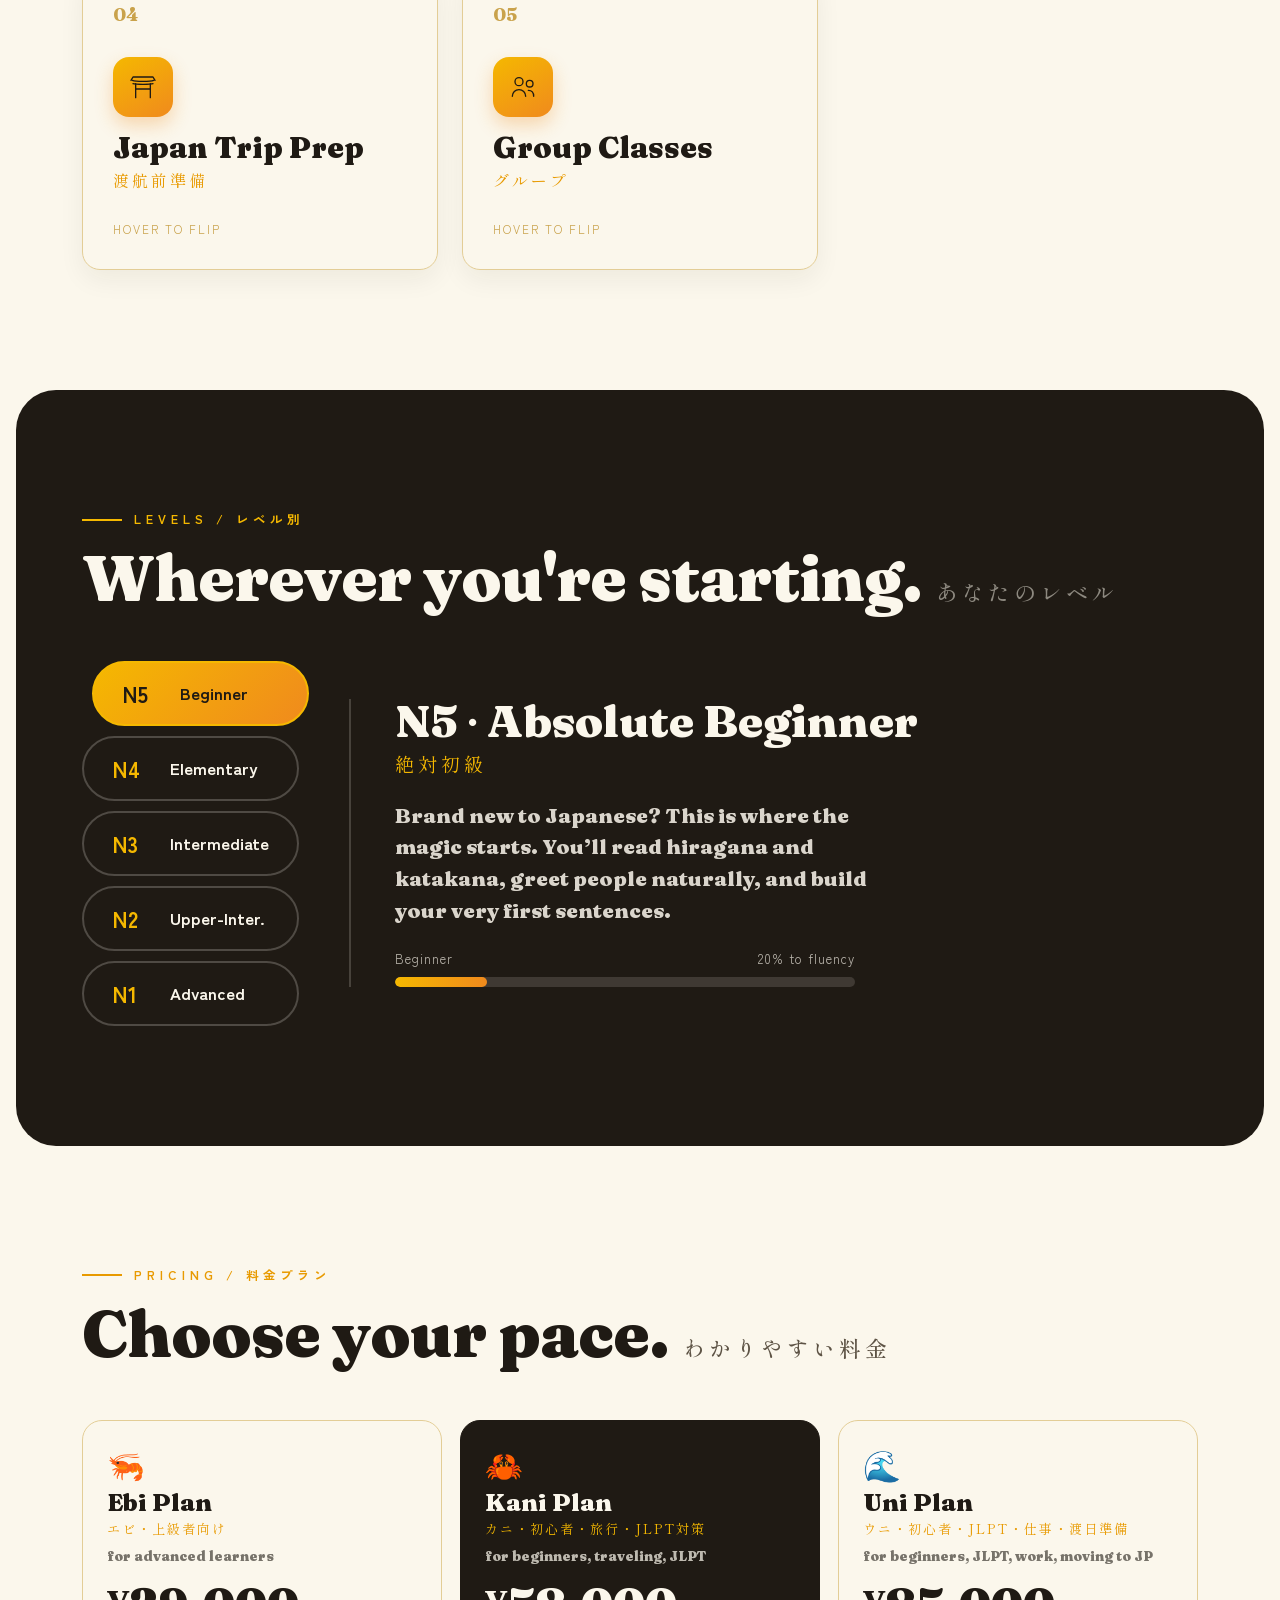
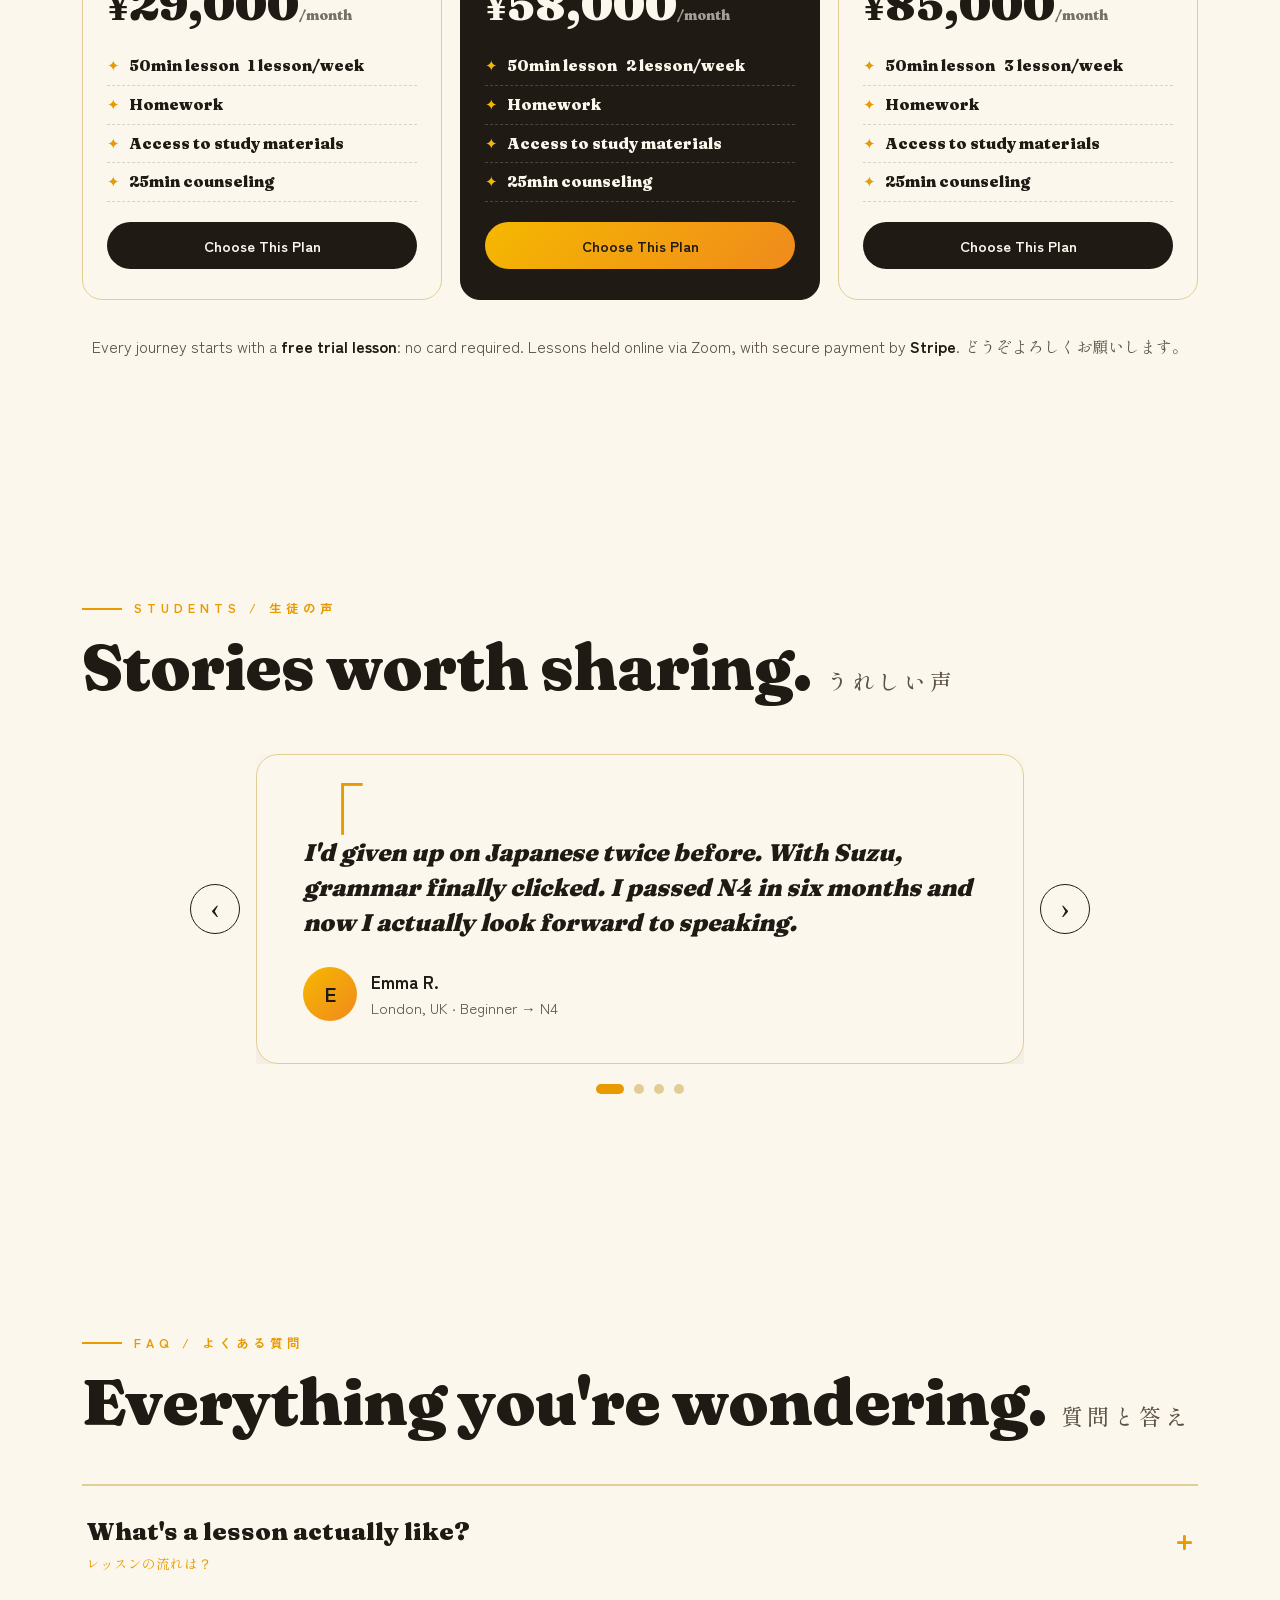
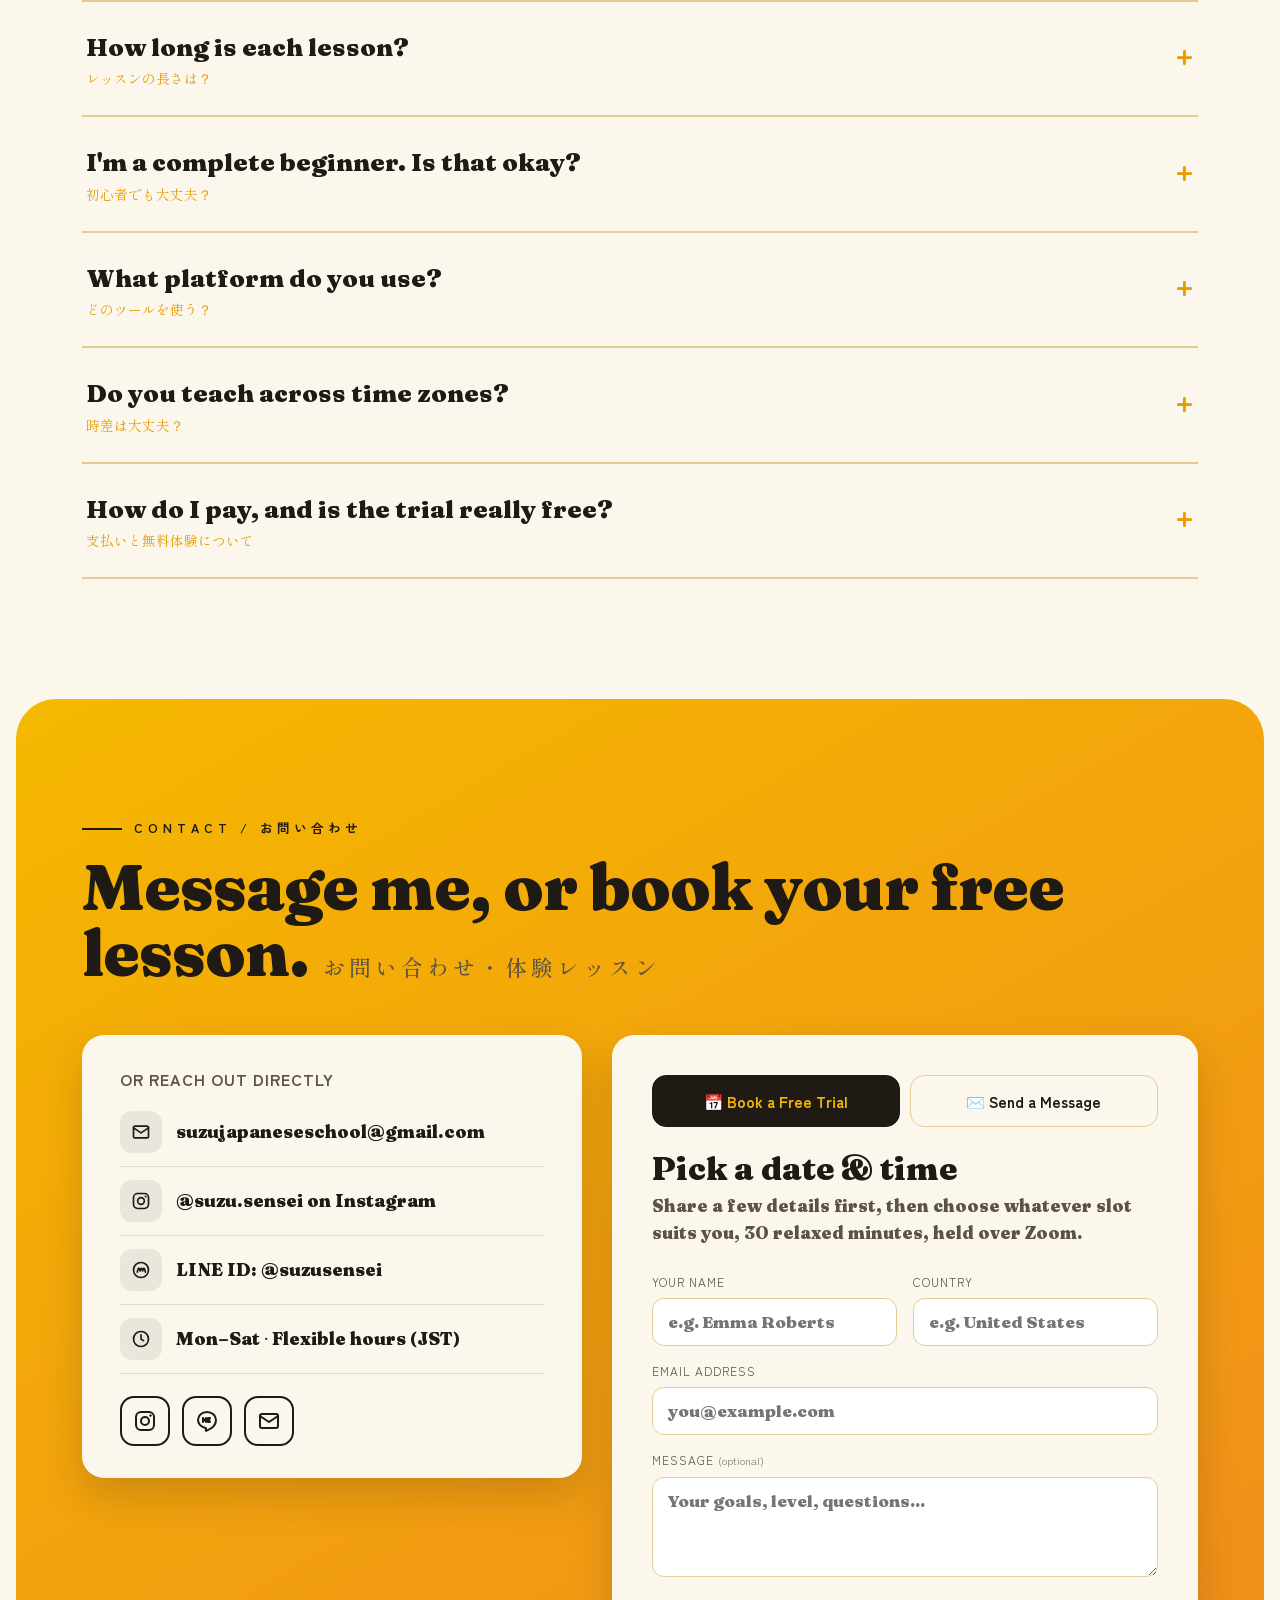
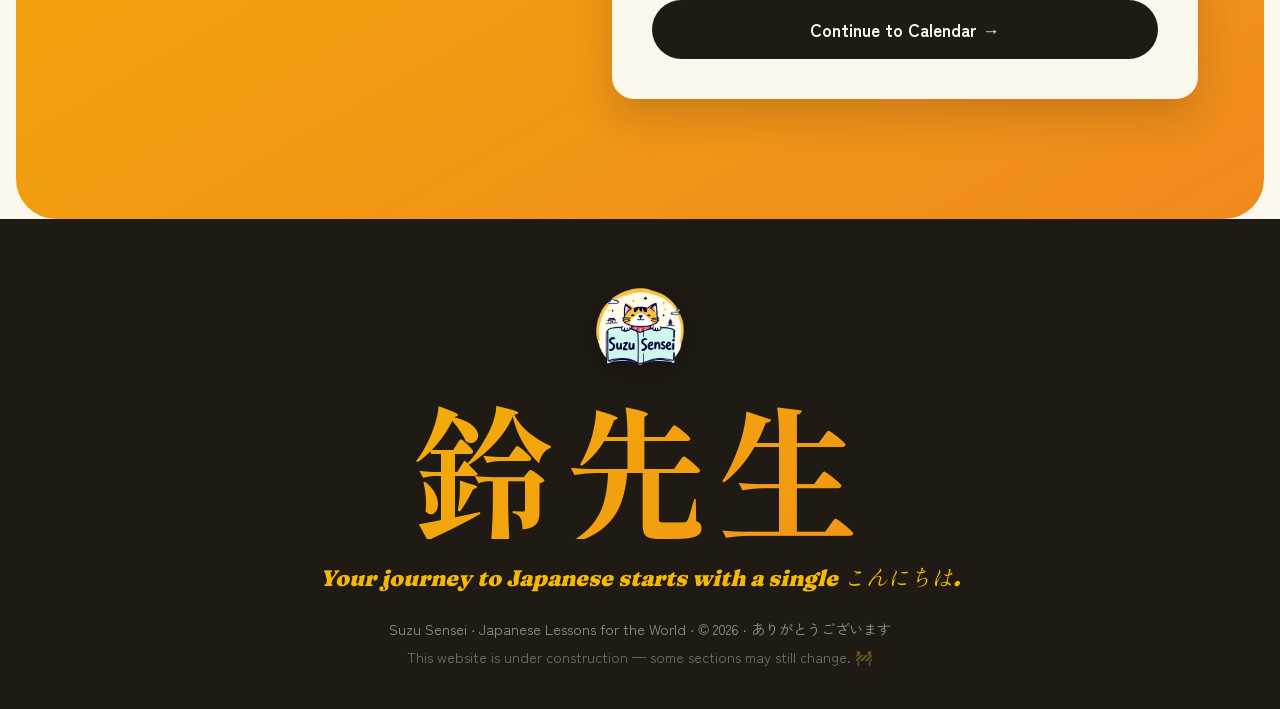
==== commit f5452022: "Add files via upload" ====
--- a/index.html
+++ b/index.html
@@ -4,26 +4,97 @@
 <meta charset="UTF-8">
 <meta name="viewport" content="width=device-width, initial-scale=1.0">
 <title>Suzu Sensei: Japanese, the way it's meant to be learned</title>
-<meta name="description" content="Learn Japanese online with Suzu Sensei, a certified native teacher. Conversation, JLPT prep (N5–N1), beginner courses & Japan trip prep. Book a free trial lesson over Zoom.">
-<meta name="keywords" content="learn Japanese, Japanese teacher, online Japanese lessons, JLPT prep, Japanese tutor, native Japanese teacher, Japanese for foreigners, Japan travel Japanese">
-<link rel="canonical" href="https://suzusensei.com/">
+<meta name="description" content="Learn Japanese online with Suzu Sensei, a certified native teacher trusted worldwide, including Saudi Arabia and the Gulf. Free trial, JLPT prep N5-N1.">
+<meta name="keywords" content="learn Japanese online, online Japanese lessons, Japanese teacher online, JLPT prep, native Japanese tutor, Japanese lessons for Saudi Arabia, Japanese lessons Gulf, Japanese classes UAE, Japanese for foreigners, Japan travel Japanese">
+<meta name="robots" content="index, follow">
+<link rel="canonical" href="https://suzujapaneseschool.pages.dev/">
 <meta property="og:type" content="website">
+<meta property="og:site_name" content="Suzu Sensei">
+<meta property="og:locale" content="en_US">
 <meta property="og:title" content="Suzu Sensei: Japanese, the way it's meant to be learned">
-<meta property="og:description" content="Friendly, structured Japanese lessons for foreigners. Book a free trial lesson today.">
-<meta property="og:url" content="https://suzusensei.com/">
-<meta property="og:image" content="https://suzusensei.com/preview.jpg">
+<meta property="og:description" content="Friendly, structured Japanese lessons for foreigners, live over Zoom. Free trial lesson, no card required.">
+<meta property="og:url" content="https://suzujapaneseschool.pages.dev/">
+<meta property="og:image" content="https://suzujapaneseschool.pages.dev/preview.jpg">
+<meta property="og:image:width" content="1200">
+<meta property="og:image:height" content="630">
 <meta name="twitter:card" content="summary_large_image">
-<link rel="icon" href="[data-uri]">
-<link rel="preconnect" href="https://fonts.googleapis.com">
-<link rel="preconnect" href="https://fonts.gstatic.com" crossorigin>
-<link href="https://fonts.googleapis.com/css2?family=Fraunces:ital,opsz,wght@0,9..144,400;0,9..144,500;0,9..144,600;0,9..144,700;0,9..144,900;1,9..144,500&family=Shippori+Mincho:wght@400;500;600;700;800&family=Zen+Kaku+Gothic+New:wght@400;500;700;900&display=swap" rel="stylesheet">
+<meta name="twitter:title" content="Suzu Sensei: Japanese, the way it's meant to be learned">
+<meta name="twitter:description" content="Friendly, structured Japanese lessons for foreigners, live over Zoom. Free trial lesson, no card required.">
+<meta name="twitter:image" content="https://suzujapaneseschool.pages.dev/preview.jpg">
+<link rel="icon" type="image/png" sizes="96x96" href="/favicon.png">
+<link rel="preload" href="/fonts/fraunces-900.woff2" as="font" type="font/woff2" crossorigin>
+<link rel="stylesheet" href="/fonts.css">
 <script type="application/ld+json">
 {
-  "@context":"https://schema.org","@type":"EducationalOrganization","name":"Suzu Sensei",
-  "description":"Online Japanese language lessons for foreigners by a certified native teacher.",
-  "url":"https://suzusensei.com/","areaServed":"Worldwide",
-  "sameAs":["https://instagram.com/suzu.sensei"],
-  "aggregateRating":{"@type":"AggregateRating","ratingValue":"4.9","reviewCount":"600"}
+  "@context":"https://schema.org",
+  "@graph":[
+    {
+      "@type":"EducationalOrganization",
+      "@id":"https://suzujapaneseschool.pages.dev/#org",
+      "name":"Suzu Sensei",
+      "description":"Online Japanese language lessons for foreigners by a certified native teacher.",
+      "url":"https://suzujapaneseschool.pages.dev/",
+      "email":"mailto:suzujapaneseschool@gmail.com",
+      "image":"https://suzujapaneseschool.pages.dev/suzu-portrait.jpg",
+      "logo":"https://suzujapaneseschool.pages.dev/logo-512.png",
+      "areaServed":[
+        {"@type":"Place","name":"Worldwide"},
+        {"@type":"Country","name":"Saudi Arabia"},
+        {"@type":"Country","name":"United Arab Emirates"},
+        {"@type":"Country","name":"Kuwait"},
+        {"@type":"Country","name":"Qatar"},
+        {"@type":"Country","name":"Bahrain"},
+        {"@type":"Country","name":"Oman"}
+      ],
+      "sameAs":["https://instagram.com/suzu.sensei","https://line.me/ti/p/~@suzusensei"],
+      "employee":{"@id":"https://suzujapaneseschool.pages.dev/#suzu"}
+    },
+    {
+      "@type":"Person",
+      "@id":"https://suzujapaneseschool.pages.dev/#suzu",
+      "name":"Suzu Sensei",
+      "jobTitle":"Certified Native Japanese Language Teacher",
+      "description":"Certified native Japanese teacher with 8+ years of experience teaching conversation, JLPT prep, and beginner Japanese to students worldwide.",
+      "image":"https://suzujapaneseschool.pages.dev/suzu-portrait.jpg",
+      "worksFor":{"@id":"https://suzujapaneseschool.pages.dev/#org"},
+      "sameAs":["https://instagram.com/suzu.sensei","https://line.me/ti/p/~@suzusensei"]
+    },
+    {
+      "@type":"FAQPage",
+      "mainEntity":[
+        {"@type":"Question","name":"What's a lesson actually like?","acceptedAnswer":{"@type":"Answer","text":"Relaxed, friendly and focused on you. We mix conversation, clear explanations and gentle practice, then I send personalized notes and homework so every session moves you forward."}},
+        {"@type":"Question","name":"How long is each lesson?","acceptedAnswer":{"@type":"Answer","text":"Each private lesson is 50 minutes, the sweet spot for staying focused and absorbing a lot. Prefer to go deeper? 80-minute sessions are available on request."}},
+        {"@type":"Question","name":"I'm a complete beginner. Is that okay?","acceptedAnswer":{"@type":"Answer","text":"More than okay. It's my favorite place to start. Most of my students began at zero, with no hiragana and no experience. We take it step by step, and you'll surprise yourself."}},
+        {"@type":"Question","name":"What platform do you use?","acceptedAnswer":{"@type":"Answer","text":"We meet online via Zoom. I share materials right on screen, and you'll get a recap with notes after every lesson."}},
+        {"@type":"Question","name":"Do you teach across time zones?","acceptedAnswer":{"@type":"Answer","text":"Absolutely. I teach students all over the world with flexible slots throughout the day (Japan time), so we'll easily find a time that works for you."}},
+        {"@type":"Question","name":"How do I pay, and is the trial really free?","acceptedAnswer":{"@type":"Answer","text":"Yes, your first trial lesson is genuinely free, with no card needed. After that, lessons and packs are paid securely in advance via Stripe (JPY). Simple and stress-free."}}
+      ]
+    },
+    {
+      "@type":"Course",
+      "name":"Ebi Plan — Japanese Lessons for Advanced Learners",
+      "description":"1 private 50-minute Japanese lesson per week for advanced learners, with homework, study materials and 25-minute counseling.",
+      "provider":{"@id":"https://suzujapaneseschool.pages.dev/#org"},
+      "inLanguage":"en",
+      "offers":{"@type":"Offer","category":"Subscription","price":"29000","priceCurrency":"JPY","url":"https://suzujapaneseschool.pages.dev/#pricing"}
+    },
+    {
+      "@type":"Course",
+      "name":"Kani Plan — Japanese Lessons for Beginners, Travel & JLPT",
+      "description":"2 private 50-minute Japanese lessons per week for beginners, travelers and JLPT candidates, with homework, study materials and 25-minute counseling.",
+      "provider":{"@id":"https://suzujapaneseschool.pages.dev/#org"},
+      "inLanguage":"en",
+      "offers":{"@type":"Offer","category":"Subscription","price":"58000","priceCurrency":"JPY","url":"https://suzujapaneseschool.pages.dev/#pricing"}
+    },
+    {
+      "@type":"Course",
+      "name":"Uni Plan — Japanese Lessons for JLPT, Work & Relocation",
+      "description":"3 private 50-minute Japanese lessons per week for beginners preparing for JLPT, work, or moving to Japan, with homework, study materials and 25-minute counseling.",
+      "provider":{"@id":"https://suzujapaneseschool.pages.dev/#org"},
+      "inLanguage":"en",
+      "offers":{"@type":"Offer","category":"Subscription","price":"85000","priceCurrency":"JPY","url":"https://suzujapaneseschool.pages.dev/#pricing"}
+    }
+  ]
 }
 </script>
 <style>
@@ -508,7 +579,7 @@
       <div class="portrait-frame rv">
         <div class="box">
           <span class="big-jp jp">鈴</span>
-          <img alt="Suzu Sensei, Japanese language teacher" class="portrait-img" data-src="suzu-portrait.jpg" style="display:none" onload="this.style.display='block';this.previousElementSibling.style.display='none';">
+          <img alt="Suzu Sensei, Japanese language teacher" class="portrait-img" src="suzu-portrait.jpg" srcset="suzu-portrait-450.jpg 450w, suzu-portrait.jpg 900w" sizes="(max-width: 980px) 90vw, 449px" fetchpriority="high" style="display:none" onload="this.style.display='block';this.previousElementSibling.style.display='none';">
           <span class="photo-hint kaku">Suzu Sensei</span>
         </div>
         <div class="stamp">CERTIFIED<br>NATIVE<br>先生</div>
@@ -519,9 +590,9 @@
         <p>It's all built on one belief: everyone has strengths worth building on. So we go beyond textbooks, blending grammar with real conversation and the culture behind every word, until the language finally clicks and starts to feel like your own.</p>
         <p class="jp-line jp">一緒に楽しく日本語を勉強しましょう。<br>あなたのペースで、ゆっくり丁寧に教えます。</p>
         <div class="counters">
-          <div class="counter"><b data-count="8" data-suffix="+">0</b><span class="kaku">YEARS TEACHING</span></div>
-          <div class="counter"><b data-count="600" data-suffix="+">0</b><span class="kaku">HAPPY STUDENTS</span></div>
-          <div class="counter"><b data-count="4.9" data-decimals="1" data-from="4">0</b><span class="kaku">★ AVG RATING</span></div>
+          <div class="counter"><b data-count="8" data-suffix="+">8+</b><span class="kaku">YEARS TEACHING</span></div>
+          <div class="counter"><b data-count="600" data-suffix="+">600+</b><span class="kaku">HAPPY STUDENTS</span></div>
+          <div class="counter"><b data-count="4.9" data-decimals="1" data-from="4">4.9</b><span class="kaku">★ AVG RATING</span></div>
         </div>
         <div class="intro-video rv" id="introVideo" data-video="" role="button" tabindex="0" aria-label="Play Suzu Sensei introduction video">
           <div class="iv-poster">
@@ -1486,9 +1557,8 @@
   });
 });
 
-/* portrait — to show a real photo, set the <img>'s src to your file
-   (e.g. img.src = 'suzu-portrait.jpg'). Until then the elegant kanji
-   fallback is shown and NO network request is made. */
+/* portrait — src is set to suzu-portrait.jpg; kanji fallback stays
+   visible until it loads. */
 
 /* intro video — swaps poster for embedded video when a source is set */
 const iv=document.getElementById('introVideo');
--- a/fonts.css
+++ b/fonts.css
@@ -0,0 +1,17 @@
+/* Self-hosted, subsetted to exactly the characters used on this page
+   (Latin + the ~136 Japanese characters actually on the page). Replaces
+   the Google Fonts CDN — eliminates a cross-origin round trip and cuts
+   total font weight from ~847KB to ~457KB. */
+@font-face{font-family:'Fraunces';font-style:normal;font-weight:400;font-display:swap;src:url('/fonts/fraunces-400.woff2') format('woff2');}
+@font-face{font-family:'Fraunces';font-style:normal;font-weight:500;font-display:swap;src:url('/fonts/fraunces-500.woff2') format('woff2');}
+@font-face{font-family:'Fraunces';font-style:normal;font-weight:600;font-display:swap;src:url('/fonts/fraunces-600.woff2') format('woff2');}
+@font-face{font-family:'Fraunces';font-style:normal;font-weight:700;font-display:swap;src:url('/fonts/fraunces-700.woff2') format('woff2');}
+@font-face{font-family:'Fraunces';font-style:normal;font-weight:900;font-display:swap;src:url('/fonts/fraunces-900.woff2') format('woff2');}
+@font-face{font-family:'Shippori Mincho';font-style:normal;font-weight:400;font-display:swap;src:url('/fonts/shippori-mincho-400.woff2') format('woff2');}
+@font-face{font-family:'Shippori Mincho';font-style:normal;font-weight:500;font-display:swap;src:url('/fonts/shippori-mincho-500.woff2') format('woff2');}
+@font-face{font-family:'Shippori Mincho';font-style:normal;font-weight:600;font-display:swap;src:url('/fonts/shippori-mincho-600.woff2') format('woff2');}
+@font-face{font-family:'Shippori Mincho';font-style:normal;font-weight:800;font-display:swap;src:url('/fonts/shippori-mincho-800.woff2') format('woff2');}
+@font-face{font-family:'Zen Kaku Gothic New';font-style:normal;font-weight:400;font-display:swap;src:url('/fonts/zen-kaku-gothic-new-400.woff2') format('woff2');}
+@font-face{font-family:'Zen Kaku Gothic New';font-style:normal;font-weight:500;font-display:swap;src:url('/fonts/zen-kaku-gothic-new-500.woff2') format('woff2');}
+@font-face{font-family:'Zen Kaku Gothic New';font-style:normal;font-weight:700;font-display:swap;src:url('/fonts/zen-kaku-gothic-new-700.woff2') format('woff2');}
+@font-face{font-family:'Zen Kaku Gothic New';font-style:normal;font-weight:900;font-display:swap;src:url('/fonts/zen-kaku-gothic-new-900.woff2') format('woff2');}
